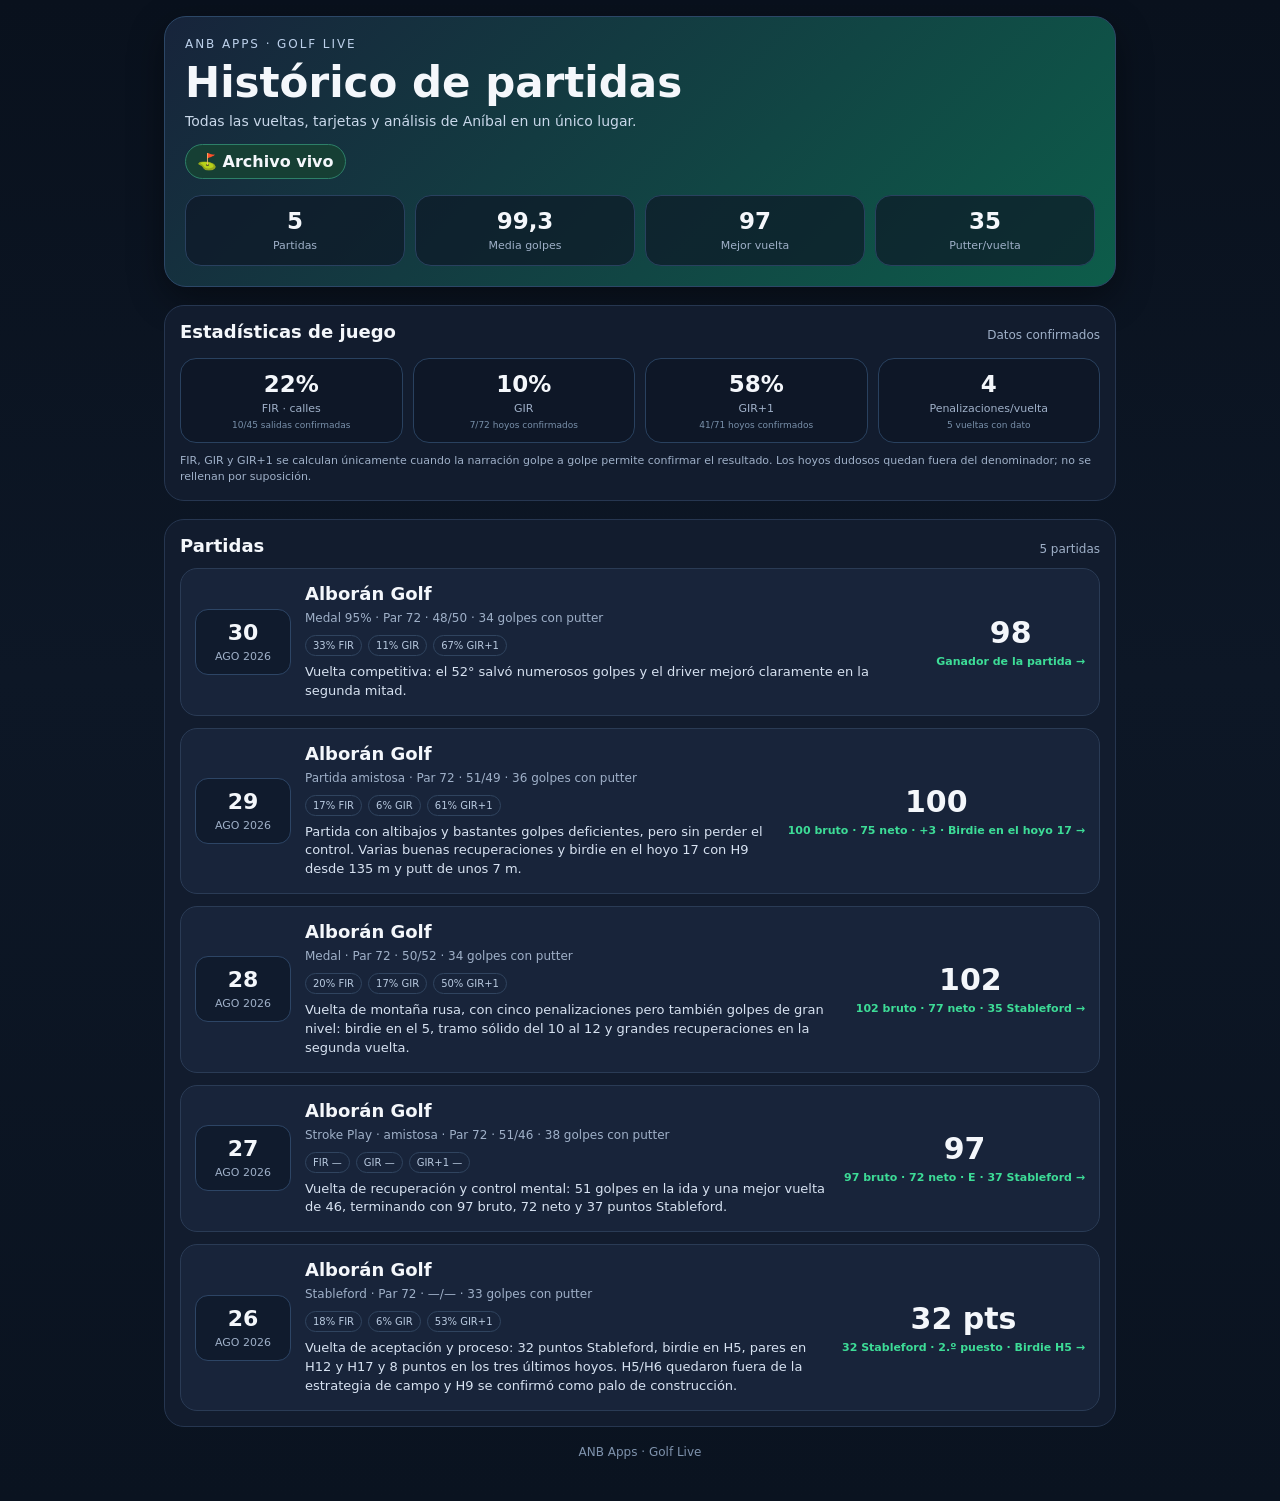
==== index.html @ 9093534f "Add accumulated FIR GIR and GIR+1 dashboard" ====
<!doctype html><html lang="es"><head><meta charset="utf-8"/><meta name="viewport" content="width=device-width,initial-scale=1,viewport-fit=cover"/><meta name="theme-color" content="#0b1220"/><title>ANB Golf · Histórico de partidas</title><style>:root{--bg:#0b1220;--panel:#121c2e;--panel2:#18243a;--text:#f4f7fb;--muted:#9fb0c8;--line:#263650;--good:#3ddc97;--accent:#6aa8ff;--gold:#f7c85b}*{box-sizing:border-box}body{margin:0;min-height:100vh;background:linear-gradient(180deg,#09111d,#0d1726 45%,#0a1320);color:var(--text);font-family:Inter,system-ui,-apple-system,Segoe UI,Roboto,sans-serif}.wrap{max-width:980px;margin:auto;padding:16px 14px 42px}.hero{background:linear-gradient(135deg,#17243b,#0d5d4a);border:1px solid #2c4767;border-radius:22px;padding:20px;box-shadow:0 12px 35px #0006}.eyebrow{font-size:12px;letter-spacing:.16em;text-transform:uppercase;color:#bcd0ea}h1{margin:7px 0 4px;font-size:clamp(28px,6vw,42px)}.sub{color:#c9d8ea;font-size:14px;line-height:1.5}.badge{display:inline-flex;align-items:center;gap:7px;margin-top:12px;padding:7px 11px;border-radius:999px;background:#163f34;border:1px solid #2d8068;font-weight:700}.metrics,.advanced{display:grid;grid-template-columns:repeat(4,1fr);gap:10px;margin-top:16px}.metric{background:#0c1625aa;border:1px solid #29415f;border-radius:16px;padding:12px;text-align:center}.metric b{font-size:23px;display:block}.metric span{font-size:11px;color:var(--muted)}.metric small{display:block;color:#7990aa;font-size:9px;margin-top:4px}.section{margin-top:18px;background:var(--panel);border:1px solid var(--line);border-radius:20px;padding:15px}.section-head{display:flex;align-items:end;justify-content:space-between;gap:12px;margin-bottom:12px}.section h2{font-size:18px;margin:0}.count{color:var(--muted);font-size:12px}.rounds{display:grid;gap:12px}.round{display:grid;grid-template-columns:96px 1fr auto;gap:14px;align-items:center;padding:14px;background:var(--panel2);border:1px solid #2a3b55;border-radius:17px;color:inherit;text-decoration:none;transition:.18s ease}.round:hover,.round:focus-visible{transform:translateY(-2px);border-color:var(--accent);box-shadow:0 10px 24px #0004;outline:none}.date{background:#101b2d;border:1px solid #2d4565;border-radius:13px;padding:10px;text-align:center}.date b{display:block;font-size:22px}.date span{font-size:11px;text-transform:uppercase;color:var(--muted)}.round h3{margin:0 0 5px;font-size:18px}.meta{color:var(--muted);font-size:12px;line-height:1.5}.summary{margin:7px 0 0;color:#d7e2f1;font-size:13px;line-height:1.45}.score{text-align:center;min-width:72px}.score b{display:block;font-size:30px}.score span{font-size:11px;color:var(--good);font-weight:800}.statline{display:flex;flex-wrap:wrap;gap:6px;margin-top:8px}.statline i{font-style:normal;font-size:10px;border:1px solid #30445f;border-radius:999px;padding:4px 7px;color:#b9cae0}.empty,.error{padding:24px;text-align:center;color:var(--muted)}.error{color:#ff9b9b}.footer{text-align:center;color:#7f93ad;font-size:12px;margin-top:18px}.policy{font-size:11px;color:var(--muted);line-height:1.45;margin-top:10px}@media(max-width:700px){.metrics,.advanced{grid-template-columns:repeat(2,1fr)}.round{grid-template-columns:74px 1fr}.score{grid-column:1/-1;display:flex;justify-content:flex-end;align-items:center;gap:8px}.score b{font-size:23px}.date{padding:9px 5px}}</style></head><body><main class="wrap"><header class="hero"><div class="eyebrow">ANB Apps · Golf Live</div><h1>Histórico de partidas</h1><div class="sub">Todas las vueltas, tarjetas y análisis de Aníbal en un único lugar.</div><div class="badge">⛳ Archivo vivo</div><div class="metrics" id="metrics"><div class="metric"><b>—</b><span>Partidas</span></div><div class="metric"><b>—</b><span>Media golpes</span></div><div class="metric"><b>—</b><span>Mejor vuelta</span></div><div class="metric"><b>—</b><span>Putter/vuelta</span></div></div></header><section class="section"><div class="section-head"><h2>Estadísticas de juego</h2><div class="count">Datos confirmados</div></div><div class="advanced" id="advanced"></div><div class="policy">FIR, GIR y GIR+1 se calculan únicamente cuando la narración golpe a golpe permite confirmar el resultado. Los hoyos dudosos quedan fuera del denominador; no se rellenan por suposición.</div></section><section class="section"><div class="section-head"><h2>Partidas</h2><div class="count" id="count">Cargando…</div></div><div class="rounds" id="rounds"><div class="empty">Cargando histórico…</div></div></section><footer class="footer">ANB Apps · Golf Live</footer></main><script>const fmtDate=date=>new Intl.DateTimeFormat('es-ES',{day:'2-digit',month:'short',year:'numeric'}).format(new Date(date+'T12:00:00'));const mean=v=>v.length?v.reduce((a,b)=>a+b,0)/v.length:null;const show=v=>Number.isInteger(v)?v:v?.toFixed(1).replace('.',',');const pct=(h,k)=>k?Math.round(h/k*100):null;const aggregate=(rounds,key)=>rounds.reduce((a,r)=>{const s=r.stats?.[key];if(s&&Number.isFinite(s.hit)&&s.known){a.hit+=s.hit;a.known+=s.known}return a},{hit:0,known:0});async function load(){try{const response=await fetch('./rounds.json',{cache:'no-cache'});if(!response.ok)throw new Error('No se pudo cargar rounds.json');const data=await response.json(),rounds=[...data.rounds].sort((a,b)=>b.date.localeCompare(a.date));const scores=rounds.map(r=>r.score).filter(Number.isFinite),putts=rounds.map(r=>r.stats?.putterStrokes??r.putts).filter(Number.isFinite);metrics.innerHTML=`<div class="metric"><b>${rounds.length}</b><span>Partidas</span></div><div class="metric"><b>${show(mean(scores))??'—'}</b><span>Media golpes</span></div><div class="metric"><b>${scores.length?Math.min(...scores):'—'}</b><span>Mejor vuelta</span></div><div class="metric"><b>${show(mean(putts))??'—'}</b><span>Putter/vuelta</span></div>`;const fir=aggregate(rounds,'fir'),gir=aggregate(rounds,'gir'),gp=aggregate(rounds,'girPlus1'),pens=rounds.map(r=>r.stats?.penalties??r.penalties).filter(Number.isFinite);advanced.innerHTML=`<div class="metric"><b>${pct(fir.hit,fir.known)??'—'}%</b><span>FIR · calles</span><small>${fir.hit}/${fir.known} salidas confirmadas</small></div><div class="metric"><b>${pct(gir.hit,gir.known)??'—'}%</b><span>GIR</span><small>${gir.hit}/${gir.known} hoyos confirmados</small></div><div class="metric"><b>${pct(gp.hit,gp.known)??'—'}%</b><span>GIR+1</span><small>${gp.hit}/${gp.known} hoyos confirmados</small></div><div class="metric"><b>${show(mean(pens))??'—'}</b><span>Penalizaciones/vuelta</span><small>${pens.length} vueltas con dato</small></div>`;count.textContent=`${rounds.length} ${rounds.length===1?'partida':'partidas'}`;document.getElementById('rounds').innerHTML=rounds.map(r=>{const d=fmtDate(r.date).replace('.','').split(' '),s=r.stats||{},f=s.fir&&Number.isFinite(s.fir.hit)&&s.fir.known?`${pct(s.fir.hit,s.fir.known)}% FIR`:'FIR —',g=s.gir&&Number.isFinite(s.gir.hit)&&s.gir.known?`${pct(s.gir.hit,s.gir.known)}% GIR`:'GIR —',x=s.girPlus1&&Number.isFinite(s.girPlus1.hit)&&s.girPlus1.known?`${pct(s.girPlus1.hit,s.girPlus1.known)}% GIR+1`:'GIR+1 —';return `<a class="round" href="${r.path}"><div class="date"><b>${d[0]}</b><span>${d.slice(1).join(' ')}</span></div><div><h3>${r.course}</h3><div class="meta">${r.format} · Par ${r.par} · ${r.front??'—'}/${r.back??'—'} · ${s.putterStrokes??r.putts??'—'} golpes con putter</div><div class="statline"><i>${f}</i><i>${g}</i><i>${x}</i></div><p class="summary">${r.summary??''}</p></div><div class="score"><b>${Number.isFinite(r.score)?r.score:r.stableford+' pts'}</b><span>${r.result??'Ver tarjeta'} →</span></div></a>`}).join('')}catch(error){count.textContent='Error';document.getElementById('rounds').innerHTML=`<div class="error">${error.message}</div>`}}load();</script></body></html>
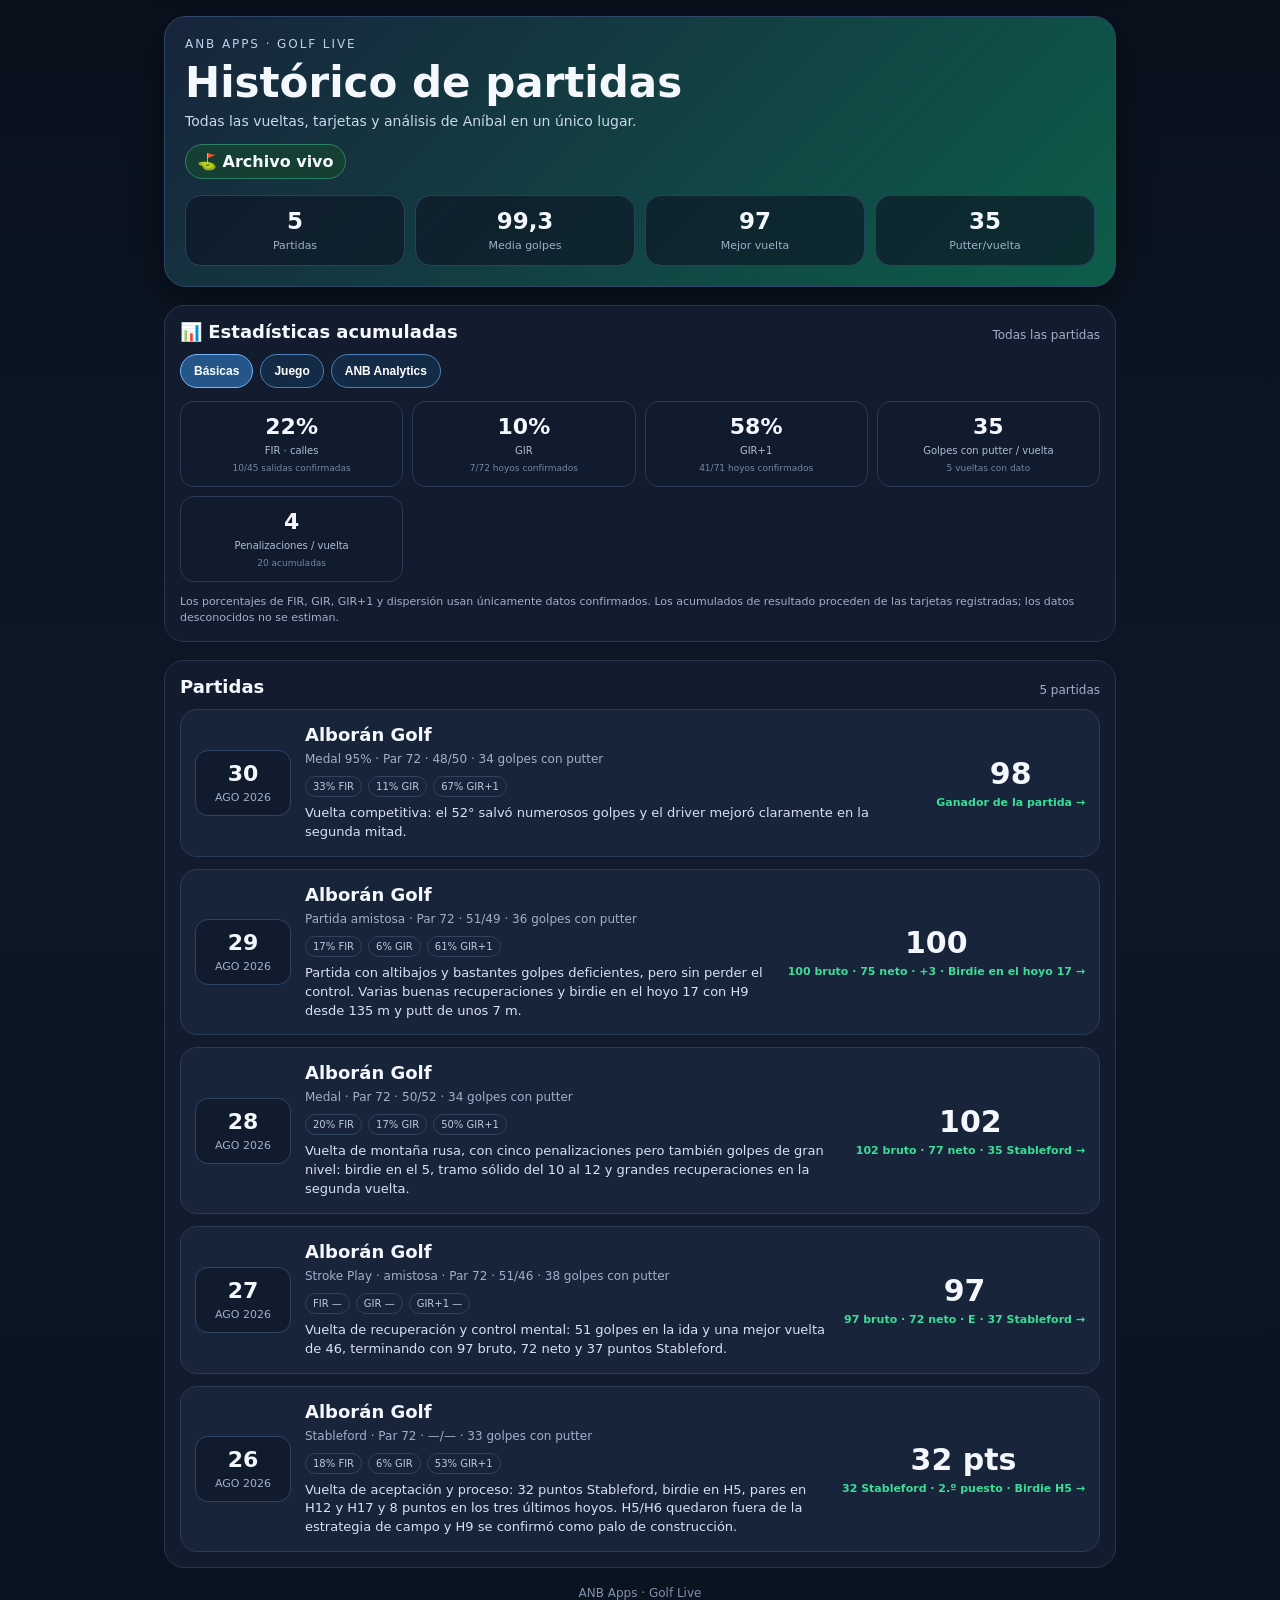
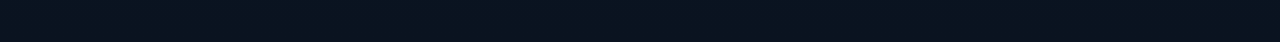
==== commit 173fceea: "Add accumulated tabbed statistics to history homepage" ====
--- a/index.html
+++ b/index.html
@@ -1 +1 @@
-<!doctype html><html lang="es"><head><meta charset="utf-8"/><meta name="viewport" content="width=device-width,initial-scale=1,viewport-fit=cover"/><meta name="theme-color" content="#0b1220"/><title>ANB Golf · Histórico de partidas</title><style>:root{--bg:#0b1220;--panel:#121c2e;--panel2:#18243a;--text:#f4f7fb;--muted:#9fb0c8;--line:#263650;--good:#3ddc97;--accent:#6aa8ff;--gold:#f7c85b}*{box-sizing:border-box}body{margin:0;min-height:100vh;background:linear-gradient(180deg,#09111d,#0d1726 45%,#0a1320);color:var(--text);font-family:Inter,system-ui,-apple-system,Segoe UI,Roboto,sans-serif}.wrap{max-width:980px;margin:auto;padding:16px 14px 42px}.hero{background:linear-gradient(135deg,#17243b,#0d5d4a);border:1px solid #2c4767;border-radius:22px;padding:20px;box-shadow:0 12px 35px #0006}.eyebrow{font-size:12px;letter-spacing:.16em;text-transform:uppercase;color:#bcd0ea}h1{margin:7px 0 4px;font-size:clamp(28px,6vw,42px)}.sub{color:#c9d8ea;font-size:14px;line-height:1.5}.badge{display:inline-flex;align-items:center;gap:7px;margin-top:12px;padding:7px 11px;border-radius:999px;background:#163f34;border:1px solid #2d8068;font-weight:700}.metrics,.advanced{display:grid;grid-template-columns:repeat(4,1fr);gap:10px;margin-top:16px}.metric{background:#0c1625aa;border:1px solid #29415f;border-radius:16px;padding:12px;text-align:center}.metric b{font-size:23px;display:block}.metric span{font-size:11px;color:var(--muted)}.metric small{display:block;color:#7990aa;font-size:9px;margin-top:4px}.section{margin-top:18px;background:var(--panel);border:1px solid var(--line);border-radius:20px;padding:15px}.section-head{display:flex;align-items:end;justify-content:space-between;gap:12px;margin-bottom:12px}.section h2{font-size:18px;margin:0}.count{color:var(--muted);font-size:12px}.rounds{display:grid;gap:12px}.round{display:grid;grid-template-columns:96px 1fr auto;gap:14px;align-items:center;padding:14px;background:var(--panel2);border:1px solid #2a3b55;border-radius:17px;color:inherit;text-decoration:none;transition:.18s ease}.round:hover,.round:focus-visible{transform:translateY(-2px);border-color:var(--accent);box-shadow:0 10px 24px #0004;outline:none}.date{background:#101b2d;border:1px solid #2d4565;border-radius:13px;padding:10px;text-align:center}.date b{display:block;font-size:22px}.date span{font-size:11px;text-transform:uppercase;color:var(--muted)}.round h3{margin:0 0 5px;font-size:18px}.meta{color:var(--muted);font-size:12px;line-height:1.5}.summary{margin:7px 0 0;color:#d7e2f1;font-size:13px;line-height:1.45}.score{text-align:center;min-width:72px}.score b{display:block;font-size:30px}.score span{font-size:11px;color:var(--good);font-weight:800}.statline{display:flex;flex-wrap:wrap;gap:6px;margin-top:8px}.statline i{font-style:normal;font-size:10px;border:1px solid #30445f;border-radius:999px;padding:4px 7px;color:#b9cae0}.empty,.error{padding:24px;text-align:center;color:var(--muted)}.error{color:#ff9b9b}.footer{text-align:center;color:#7f93ad;font-size:12px;margin-top:18px}.policy{font-size:11px;color:var(--muted);line-height:1.45;margin-top:10px}@media(max-width:700px){.metrics,.advanced{grid-template-columns:repeat(2,1fr)}.round{grid-template-columns:74px 1fr}.score{grid-column:1/-1;display:flex;justify-content:flex-end;align-items:center;gap:8px}.score b{font-size:23px}.date{padding:9px 5px}}</style></head><body><main class="wrap"><header class="hero"><div class="eyebrow">ANB Apps · Golf Live</div><h1>Histórico de partidas</h1><div class="sub">Todas las vueltas, tarjetas y análisis de Aníbal en un único lugar.</div><div class="badge">⛳ Archivo vivo</div><div class="metrics" id="metrics"><div class="metric"><b>—</b><span>Partidas</span></div><div class="metric"><b>—</b><span>Media golpes</span></div><div class="metric"><b>—</b><span>Mejor vuelta</span></div><div class="metric"><b>—</b><span>Putter/vuelta</span></div></div></header><section class="section"><div class="section-head"><h2>Estadísticas de juego</h2><div class="count">Datos confirmados</div></div><div class="advanced" id="advanced"></div><div class="policy">FIR, GIR y GIR+1 se calculan únicamente cuando la narración golpe a golpe permite confirmar el resultado. Los hoyos dudosos quedan fuera del denominador; no se rellenan por suposición.</div></section><section class="section"><div class="section-head"><h2>Partidas</h2><div class="count" id="count">Cargando…</div></div><div class="rounds" id="rounds"><div class="empty">Cargando histórico…</div></div></section><footer class="footer">ANB Apps · Golf Live</footer></main><script>const fmtDate=date=>new Intl.DateTimeFormat('es-ES',{day:'2-digit',month:'short',year:'numeric'}).format(new Date(date+'T12:00:00'));const mean=v=>v.length?v.reduce((a,b)=>a+b,0)/v.length:null;const show=v=>Number.isInteger(v)?v:v?.toFixed(1).replace('.',',');const pct=(h,k)=>k?Math.round(h/k*100):null;const aggregate=(rounds,key)=>rounds.reduce((a,r)=>{const s=r.stats?.[key];if(s&&Number.isFinite(s.hit)&&s.known){a.hit+=s.hit;a.known+=s.known}return a},{hit:0,known:0});async function load(){try{const response=await fetch('./rounds.json',{cache:'no-cache'});if(!response.ok)throw new Error('No se pudo cargar rounds.json');const data=await response.json(),rounds=[...data.rounds].sort((a,b)=>b.date.localeCompare(a.date));const scores=rounds.map(r=>r.score).filter(Number.isFinite),putts=rounds.map(r=>r.stats?.putterStrokes??r.putts).filter(Number.isFinite);metrics.innerHTML=`<div class="metric"><b>${rounds.length}</b><span>Partidas</span></div><div class="metric"><b>${show(mean(scores))??'—'}</b><span>Media golpes</span></div><div class="metric"><b>${scores.length?Math.min(...scores):'—'}</b><span>Mejor vuelta</span></div><div class="metric"><b>${show(mean(putts))??'—'}</b><span>Putter/vuelta</span></div>`;const fir=aggregate(rounds,'fir'),gir=aggregate(rounds,'gir'),gp=aggregate(rounds,'girPlus1'),pens=rounds.map(r=>r.stats?.penalties??r.penalties).filter(Number.isFinite);advanced.innerHTML=`<div class="metric"><b>${pct(fir.hit,fir.known)??'—'}%</b><span>FIR · calles</span><small>${fir.hit}/${fir.known} salidas confirmadas</small></div><div class="metric"><b>${pct(gir.hit,gir.known)??'—'}%</b><span>GIR</span><small>${gir.hit}/${gir.known} hoyos confirmados</small></div><div class="metric"><b>${pct(gp.hit,gp.known)??'—'}%</b><span>GIR+1</span><small>${gp.hit}/${gp.known} hoyos confirmados</small></div><div class="metric"><b>${show(mean(pens))??'—'}</b><span>Penalizaciones/vuelta</span><small>${pens.length} vueltas con dato</small></div>`;count.textContent=`${rounds.length} ${rounds.length===1?'partida':'partidas'}`;document.getElementById('rounds').innerHTML=rounds.map(r=>{const d=fmtDate(r.date).replace('.','').split(' '),s=r.stats||{},f=s.fir&&Number.isFinite(s.fir.hit)&&s.fir.known?`${pct(s.fir.hit,s.fir.known)}% FIR`:'FIR —',g=s.gir&&Number.isFinite(s.gir.hit)&&s.gir.known?`${pct(s.gir.hit,s.gir.known)}% GIR`:'GIR —',x=s.girPlus1&&Number.isFinite(s.girPlus1.hit)&&s.girPlus1.known?`${pct(s.girPlus1.hit,s.girPlus1.known)}% GIR+1`:'GIR+1 —';return `<a class="round" href="${r.path}"><div class="date"><b>${d[0]}</b><span>${d.slice(1).join(' ')}</span></div><div><h3>${r.course}</h3><div class="meta">${r.format} · Par ${r.par} · ${r.front??'—'}/${r.back??'—'} · ${s.putterStrokes??r.putts??'—'} golpes con putter</div><div class="statline"><i>${f}</i><i>${g}</i><i>${x}</i></div><p class="summary">${r.summary??''}</p></div><div class="score"><b>${Number.isFinite(r.score)?r.score:r.stableford+' pts'}</b><span>${r.result??'Ver tarjeta'} →</span></div></a>`}).join('')}catch(error){count.textContent='Error';document.getElementById('rounds').innerHTML=`<div class="error">${error.message}</div>`}}load();</script></body></html>+<!doctype html><html lang="es"><head><meta charset="utf-8"/><meta name="viewport" content="width=device-width,initial-scale=1,viewport-fit=cover"/><meta name="theme-color" content="#0b1220"/><title>ANB Golf · Histórico de partidas</title><style>:root{--bg:#0b1220;--panel:#121c2e;--panel2:#18243a;--text:#f4f7fb;--muted:#9fb0c8;--line:#263650;--good:#3ddc97;--accent:#6aa8ff;--gold:#f7c85b}*{box-sizing:border-box}body{margin:0;min-height:100vh;background:linear-gradient(180deg,#09111d,#0d1726 45%,#0a1320);color:var(--text);font-family:Inter,system-ui,-apple-system,Segoe UI,Roboto,sans-serif}.wrap{max-width:980px;margin:auto;padding:16px 14px 42px}.hero{background:linear-gradient(135deg,#17243b,#0d5d4a);border:1px solid #2c4767;border-radius:22px;padding:20px;box-shadow:0 12px 35px #0006}.eyebrow{font-size:12px;letter-spacing:.16em;text-transform:uppercase;color:#bcd0ea}h1{margin:7px 0 4px;font-size:clamp(28px,6vw,42px)}.sub{color:#c9d8ea;font-size:14px;line-height:1.5}.badge{display:inline-flex;align-items:center;gap:7px;margin-top:12px;padding:7px 11px;border-radius:999px;background:#163f34;border:1px solid #2d8068;font-weight:700}.metrics,.advanced{display:grid;grid-template-columns:repeat(4,1fr);gap:10px;margin-top:16px}.metric{background:#0c1625aa;border:1px solid #29415f;border-radius:16px;padding:12px;text-align:center}.metric b{font-size:23px;display:block}.metric span{font-size:11px;color:var(--muted)}.metric small{display:block;color:#7990aa;font-size:9px;margin-top:4px}.section{margin-top:18px;background:var(--panel);border:1px solid var(--line);border-radius:20px;padding:15px}.section-head{display:flex;align-items:end;justify-content:space-between;gap:12px;margin-bottom:12px}.section h2{font-size:18px;margin:0}.count{color:var(--muted);font-size:12px}.rounds{display:grid;gap:12px}.round{display:grid;grid-template-columns:96px 1fr auto;gap:14px;align-items:center;padding:14px;background:var(--panel2);border:1px solid #2a3b55;border-radius:17px;color:inherit;text-decoration:none;transition:.18s ease}.round:hover,.round:focus-visible{transform:translateY(-2px);border-color:var(--accent);box-shadow:0 10px 24px #0004;outline:none}.date{background:#101b2d;border:1px solid #2d4565;border-radius:13px;padding:10px;text-align:center}.date b{display:block;font-size:22px}.date span{font-size:11px;text-transform:uppercase;color:var(--muted)}.round h3{margin:0 0 5px;font-size:18px}.meta{color:var(--muted);font-size:12px;line-height:1.5}.summary{margin:7px 0 0;color:#d7e2f1;font-size:13px;line-height:1.45}.score{text-align:center;min-width:72px}.score b{display:block;font-size:30px}.score span{font-size:11px;color:var(--good);font-weight:800}.statline{display:flex;flex-wrap:wrap;gap:6px;margin-top:8px}.statline i{font-style:normal;font-size:10px;border:1px solid #30445f;border-radius:999px;padding:4px 7px;color:#b9cae0}.tabs{display:flex;gap:7px;flex-wrap:wrap;margin:4px 0 13px}.tab{border:1px solid #4f7fb8;border-radius:999px;background:#142b47;color:#fff;padding:9px 13px;font-weight:800;font-size:12px;cursor:pointer}.tab.active{background:#24568a;border-color:#78b5fa}.tab-panel{display:none}.tab-panel.active{display:block}.stats-grid{display:grid;grid-template-columns:repeat(4,1fr);gap:9px}.stat-card{background:#101b2d;border:1px solid #2a3b55;border-radius:14px;padding:12px;text-align:center}.stat-card b{font-size:22px;display:block}.stat-card span{font-size:10px;color:#aebed3}.stat-card small{display:block;margin-top:4px;color:#7188a3;font-size:9px;line-height:1.35}.policy{font-size:11px;color:var(--muted);line-height:1.45;margin-top:12px}.empty,.error{padding:24px;text-align:center;color:var(--muted)}.error{color:#ff9b9b}.footer{text-align:center;color:#7f93ad;font-size:12px;margin-top:18px}@media(max-width:700px){.metrics,.advanced,.stats-grid{grid-template-columns:repeat(2,1fr)}.round{grid-template-columns:74px 1fr}.score{grid-column:1/-1;display:flex;justify-content:flex-end;align-items:center;gap:8px}.score b{font-size:23px}.date{padding:9px 5px}}</style></head><body><main class="wrap"><header class="hero"><div class="eyebrow">ANB Apps · Golf Live</div><h1>Histórico de partidas</h1><div class="sub">Todas las vueltas, tarjetas y análisis de Aníbal en un único lugar.</div><div class="badge">⛳ Archivo vivo</div><div class="metrics" id="metrics"><div class="metric"><b>—</b><span>Partidas</span></div><div class="metric"><b>—</b><span>Media golpes</span></div><div class="metric"><b>—</b><span>Mejor vuelta</span></div><div class="metric"><b>—</b><span>Putter/vuelta</span></div></div></header><section class="section"><div class="section-head"><h2>📊 Estadísticas acumuladas</h2><div class="count">Todas las partidas</div></div><div class="tabs"><button class="tab active" data-tab="basic">Básicas</button><button class="tab" data-tab="game">Juego</button><button class="tab" data-tab="anb">ANB Analytics</button></div><div id="basic" class="tab-panel active"><div class="stats-grid" id="basicGrid"></div></div><div id="game" class="tab-panel"><div class="stats-grid" id="gameGrid"></div></div><div id="anb" class="tab-panel"><div class="stats-grid" id="anbGrid"></div></div><div class="policy">Los porcentajes de FIR, GIR, GIR+1 y dispersión usan únicamente datos confirmados. Los acumulados de resultado proceden de las tarjetas registradas; los datos desconocidos no se estiman.</div></section><section class="section"><div class="section-head"><h2>Partidas</h2><div class="count" id="count">Cargando…</div></div><div class="rounds" id="rounds"><div class="empty">Cargando histórico…</div></div></section><footer class="footer">ANB Apps · Golf Live</footer></main><script>const fmtDate=date=>new Intl.DateTimeFormat('es-ES',{day:'2-digit',month:'short',year:'numeric'}).format(new Date(date+'T12:00:00'));const mean=v=>v.length?v.reduce((a,b)=>a+b,0)/v.length:null;const show=v=>v==null?'—':Number.isInteger(v)?v:v.toFixed(1).replace('.',',');const pct=(h,k)=>k?Math.round(h/k*100):null;const vals=(rs,fn)=>rs.map(fn).filter(Number.isFinite);const sum=(rs,fn)=>vals(rs,fn).reduce((a,b)=>a+b,0);const card=(v,l,d='')=>`<div class="stat-card"><b>${v}</b><span>${l}</span><small>${d}</small></div>`;const aggregate=(rounds,key)=>rounds.reduce((a,r)=>{const s=r.stats?.[key];if(s&&Number.isFinite(s.hit)&&s.known){a.hit+=s.hit;a.known+=s.known}return a},{hit:0,known:0});document.querySelectorAll('.tab').forEach(b=>b.onclick=()=>{document.querySelectorAll('.tab').forEach(x=>x.classList.toggle('active',x===b));document.querySelectorAll('.tab-panel').forEach(p=>p.classList.toggle('active',p.id===b.dataset.tab))});async function load(){try{const response=await fetch('./rounds.json',{cache:'no-cache'});if(!response.ok)throw new Error('No se pudo cargar rounds.json');const data=await response.json(),rounds=[...data.rounds].sort((a,b)=>b.date.localeCompare(a.date));const scores=vals(rounds,r=>r.score),putts=vals(rounds,r=>r.stats?.putterStrokes??r.putts),pens=vals(rounds,r=>r.stats?.penalties??r.penalties);metrics.innerHTML=`<div class="metric"><b>${rounds.length}</b><span>Partidas</span></div><div class="metric"><b>${show(mean(scores))}</b><span>Media golpes</span></div><div class="metric"><b>${scores.length?Math.min(...scores):'—'}</b><span>Mejor vuelta</span></div><div class="metric"><b>${show(mean(putts))}</b><span>Putter/vuelta</span></div>`;const fir=aggregate(rounds,'fir'),gir=aggregate(rounds,'gir'),gp=aggregate(rounds,'girPlus1');basicGrid.innerHTML=card((pct(fir.hit,fir.known)??'—')+'%','FIR · calles',`${fir.hit}/${fir.known} salidas confirmadas`)+card((pct(gir.hit,gir.known)??'—')+'%','GIR',`${gir.hit}/${gir.known} hoyos confirmados`)+card((pct(gp.hit,gp.known)??'—')+'%','GIR+1',`${gp.hit}/${gp.known} hoyos confirmados`)+card(show(mean(putts)),'Golpes con putter / vuelta',`${putts.length} vueltas con dato`)+card(show(mean(pens)),'Penalizaciones / vuelta',`${sum(rounds,r=>r.stats?.penalties??r.penalties)} acumuladas`);const sc=rounds.map(r=>r.stats?.scoring).filter(Boolean),p3=vals(rounds,r=>r.stats?.scoring?.par3Avg),p4=vals(rounds,r=>r.stats?.scoring?.par4Avg),p5=vals(rounds,r=>r.stats?.scoring?.par5Avg),parBetter=sum(rounds,r=>r.stats?.scoring?.parOrBetter),dbl=sum(rounds,r=>r.stats?.scoring?.doubleOrWorse),tri=sum(rounds,r=>r.stats?.scoring?.tripleOrWorse);gameGrid.innerHTML=card(show(mean(p3)),'Media · pares 3',`${p3.length} vueltas`)+card(show(mean(p4)),'Media · pares 4',`${p4.length} vueltas`)+card(show(mean(p5)),'Media · pares 5',`${p5.length} vueltas`)+card(parBetter,'Par o mejor','hoyos acumulados')+card(dbl,'Doble bogey o peor','hoyos acumulados')+card(tri,'Triple bogey o peor','hoyos de máximo daño');const left=sum(rounds,r=>r.stats?.teeDispersion?.left),right=sum(rounds,r=>r.stats?.teeDispersion?.right),haz=sum(rounds,r=>r.stats?.teeDispersion?.hazard),misses=sum(rounds,r=>r.stats?.teeDispersion?.knownMisses),last3=vals(rounds,r=>r.stats?.scoring?.last3),damage=dbl,penTotal=sum(rounds,r=>r.stats?.penalties??r.penalties);anbGrid.innerHTML=card(left,'Fallos de salida · izquierda',misses?`${Math.round(left/misses*100)}% de fallos conocidos`:'sin base suficiente')+card(right,'Fallos de salida · derecha',misses?`${Math.round(right/misses*100)}% de fallos conocidos`:'sin base suficiente')+card(haz,'Salidas a agua/OOB','incidencias confirmadas')+card(show(mean(last3)),'Media últimos 3 hoyos',`${last3.length} vueltas`)+card(damage,'Hoyos de daño','doble bogey o peor')+card(penTotal,'Golpes de castigo','penalizaciones acumuladas')+card(gp.known?`${gp.hit}/${gp.known}`:'—','Hoyos GIR+1','capacidad acumulada de llegar en +1');count.textContent=`${rounds.length} ${rounds.length===1?'partida':'partidas'}`;document.getElementById('rounds').innerHTML=rounds.map(r=>{const d=fmtDate(r.date).replace('.','').split(' '),s=r.stats||{},f=s.fir&&Number.isFinite(s.fir.hit)&&s.fir.known?`${pct(s.fir.hit,s.fir.known)}% FIR`:'FIR —',g=s.gir&&Number.isFinite(s.gir.hit)&&s.gir.known?`${pct(s.gir.hit,s.gir.known)}% GIR`:'GIR —',x=s.girPlus1&&Number.isFinite(s.girPlus1.hit)&&s.girPlus1.known?`${pct(s.girPlus1.hit,s.girPlus1.known)}% GIR+1`:'GIR+1 —';return `<a class="round" href="${r.path}"><div class="date"><b>${d[0]}</b><span>${d.slice(1).join(' ')}</span></div><div><h3>${r.course}</h3><div class="meta">${r.format} · Par ${r.par} · ${r.front??'—'}/${r.back??'—'} · ${s.putterStrokes??r.putts??'—'} golpes con putter</div><div class="statline"><i>${f}</i><i>${g}</i><i>${x}</i></div><p class="summary">${r.summary??''}</p></div><div class="score"><b>${Number.isFinite(r.score)?r.score:r.stableford+' pts'}</b><span>${r.result??'Ver tarjeta'} →</span></div></a>`}).join('')}catch(error){count.textContent='Error';document.getElementById('rounds').innerHTML=`<div class="error">${error.message}</div>`}}load();</script></body></html>
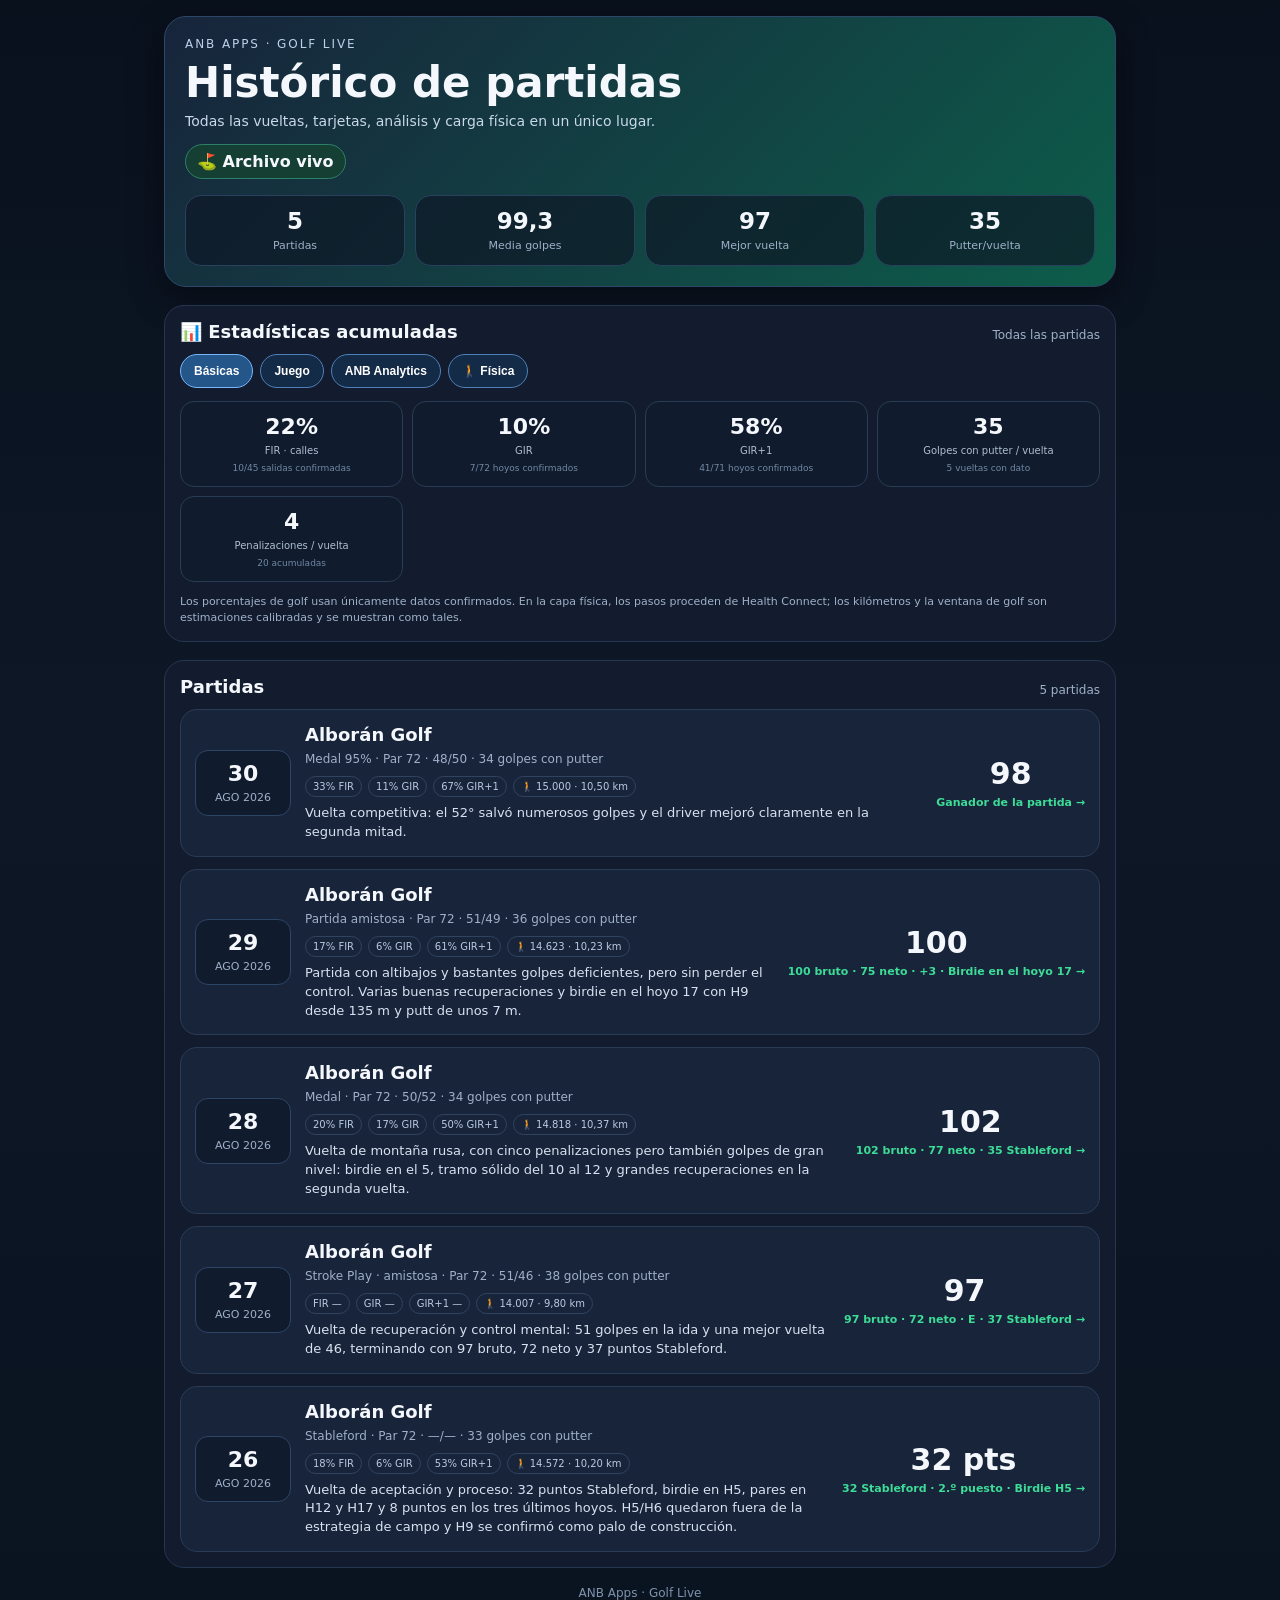
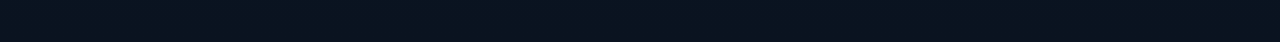
==== commit 8ebfe9c3: "Add accumulated physical statistics to homepage" ====
--- a/index.html
+++ b/index.html
@@ -1 +1 @@
-<!doctype html><html lang="es"><head><meta charset="utf-8"/><meta name="viewport" content="width=device-width,initial-scale=1,viewport-fit=cover"/><meta name="theme-color" content="#0b1220"/><title>ANB Golf · Histórico de partidas</title><style>:root{--bg:#0b1220;--panel:#121c2e;--panel2:#18243a;--text:#f4f7fb;--muted:#9fb0c8;--line:#263650;--good:#3ddc97;--accent:#6aa8ff;--gold:#f7c85b}*{box-sizing:border-box}body{margin:0;min-height:100vh;background:linear-gradient(180deg,#09111d,#0d1726 45%,#0a1320);color:var(--text);font-family:Inter,system-ui,-apple-system,Segoe UI,Roboto,sans-serif}.wrap{max-width:980px;margin:auto;padding:16px 14px 42px}.hero{background:linear-gradient(135deg,#17243b,#0d5d4a);border:1px solid #2c4767;border-radius:22px;padding:20px;box-shadow:0 12px 35px #0006}.eyebrow{font-size:12px;letter-spacing:.16em;text-transform:uppercase;color:#bcd0ea}h1{margin:7px 0 4px;font-size:clamp(28px,6vw,42px)}.sub{color:#c9d8ea;font-size:14px;line-height:1.5}.badge{display:inline-flex;align-items:center;gap:7px;margin-top:12px;padding:7px 11px;border-radius:999px;background:#163f34;border:1px solid #2d8068;font-weight:700}.metrics,.advanced{display:grid;grid-template-columns:repeat(4,1fr);gap:10px;margin-top:16px}.metric{background:#0c1625aa;border:1px solid #29415f;border-radius:16px;padding:12px;text-align:center}.metric b{font-size:23px;display:block}.metric span{font-size:11px;color:var(--muted)}.metric small{display:block;color:#7990aa;font-size:9px;margin-top:4px}.section{margin-top:18px;background:var(--panel);border:1px solid var(--line);border-radius:20px;padding:15px}.section-head{display:flex;align-items:end;justify-content:space-between;gap:12px;margin-bottom:12px}.section h2{font-size:18px;margin:0}.count{color:var(--muted);font-size:12px}.rounds{display:grid;gap:12px}.round{display:grid;grid-template-columns:96px 1fr auto;gap:14px;align-items:center;padding:14px;background:var(--panel2);border:1px solid #2a3b55;border-radius:17px;color:inherit;text-decoration:none;transition:.18s ease}.round:hover,.round:focus-visible{transform:translateY(-2px);border-color:var(--accent);box-shadow:0 10px 24px #0004;outline:none}.date{background:#101b2d;border:1px solid #2d4565;border-radius:13px;padding:10px;text-align:center}.date b{display:block;font-size:22px}.date span{font-size:11px;text-transform:uppercase;color:var(--muted)}.round h3{margin:0 0 5px;font-size:18px}.meta{color:var(--muted);font-size:12px;line-height:1.5}.summary{margin:7px 0 0;color:#d7e2f1;font-size:13px;line-height:1.45}.score{text-align:center;min-width:72px}.score b{display:block;font-size:30px}.score span{font-size:11px;color:var(--good);font-weight:800}.statline{display:flex;flex-wrap:wrap;gap:6px;margin-top:8px}.statline i{font-style:normal;font-size:10px;border:1px solid #30445f;border-radius:999px;padding:4px 7px;color:#b9cae0}.tabs{display:flex;gap:7px;flex-wrap:wrap;margin:4px 0 13px}.tab{border:1px solid #4f7fb8;border-radius:999px;background:#142b47;color:#fff;padding:9px 13px;font-weight:800;font-size:12px;cursor:pointer}.tab.active{background:#24568a;border-color:#78b5fa}.tab-panel{display:none}.tab-panel.active{display:block}.stats-grid{display:grid;grid-template-columns:repeat(4,1fr);gap:9px}.stat-card{background:#101b2d;border:1px solid #2a3b55;border-radius:14px;padding:12px;text-align:center}.stat-card b{font-size:22px;display:block}.stat-card span{font-size:10px;color:#aebed3}.stat-card small{display:block;margin-top:4px;color:#7188a3;font-size:9px;line-height:1.35}.policy{font-size:11px;color:var(--muted);line-height:1.45;margin-top:12px}.empty,.error{padding:24px;text-align:center;color:var(--muted)}.error{color:#ff9b9b}.footer{text-align:center;color:#7f93ad;font-size:12px;margin-top:18px}@media(max-width:700px){.metrics,.advanced,.stats-grid{grid-template-columns:repeat(2,1fr)}.round{grid-template-columns:74px 1fr}.score{grid-column:1/-1;display:flex;justify-content:flex-end;align-items:center;gap:8px}.score b{font-size:23px}.date{padding:9px 5px}}</style></head><body><main class="wrap"><header class="hero"><div class="eyebrow">ANB Apps · Golf Live</div><h1>Histórico de partidas</h1><div class="sub">Todas las vueltas, tarjetas y análisis de Aníbal en un único lugar.</div><div class="badge">⛳ Archivo vivo</div><div class="metrics" id="metrics"><div class="metric"><b>—</b><span>Partidas</span></div><div class="metric"><b>—</b><span>Media golpes</span></div><div class="metric"><b>—</b><span>Mejor vuelta</span></div><div class="metric"><b>—</b><span>Putter/vuelta</span></div></div></header><section class="section"><div class="section-head"><h2>📊 Estadísticas acumuladas</h2><div class="count">Todas las partidas</div></div><div class="tabs"><button class="tab active" data-tab="basic">Básicas</button><button class="tab" data-tab="game">Juego</button><button class="tab" data-tab="anb">ANB Analytics</button></div><div id="basic" class="tab-panel active"><div class="stats-grid" id="basicGrid"></div></div><div id="game" class="tab-panel"><div class="stats-grid" id="gameGrid"></div></div><div id="anb" class="tab-panel"><div class="stats-grid" id="anbGrid"></div></div><div class="policy">Los porcentajes de FIR, GIR, GIR+1 y dispersión usan únicamente datos confirmados. Los acumulados de resultado proceden de las tarjetas registradas; los datos desconocidos no se estiman.</div></section><section class="section"><div class="section-head"><h2>Partidas</h2><div class="count" id="count">Cargando…</div></div><div class="rounds" id="rounds"><div class="empty">Cargando histórico…</div></div></section><footer class="footer">ANB Apps · Golf Live</footer></main><script>const fmtDate=date=>new Intl.DateTimeFormat('es-ES',{day:'2-digit',month:'short',year:'numeric'}).format(new Date(date+'T12:00:00'));const mean=v=>v.length?v.reduce((a,b)=>a+b,0)/v.length:null;const show=v=>v==null?'—':Number.isInteger(v)?v:v.toFixed(1).replace('.',',');const pct=(h,k)=>k?Math.round(h/k*100):null;const vals=(rs,fn)=>rs.map(fn).filter(Number.isFinite);const sum=(rs,fn)=>vals(rs,fn).reduce((a,b)=>a+b,0);const card=(v,l,d='')=>`<div class="stat-card"><b>${v}</b><span>${l}</span><small>${d}</small></div>`;const aggregate=(rounds,key)=>rounds.reduce((a,r)=>{const s=r.stats?.[key];if(s&&Number.isFinite(s.hit)&&s.known){a.hit+=s.hit;a.known+=s.known}return a},{hit:0,known:0});document.querySelectorAll('.tab').forEach(b=>b.onclick=()=>{document.querySelectorAll('.tab').forEach(x=>x.classList.toggle('active',x===b));document.querySelectorAll('.tab-panel').forEach(p=>p.classList.toggle('active',p.id===b.dataset.tab))});async function load(){try{const response=await fetch('./rounds.json',{cache:'no-cache'});if(!response.ok)throw new Error('No se pudo cargar rounds.json');const data=await response.json(),rounds=[...data.rounds].sort((a,b)=>b.date.localeCompare(a.date));const scores=vals(rounds,r=>r.score),putts=vals(rounds,r=>r.stats?.putterStrokes??r.putts),pens=vals(rounds,r=>r.stats?.penalties??r.penalties);metrics.innerHTML=`<div class="metric"><b>${rounds.length}</b><span>Partidas</span></div><div class="metric"><b>${show(mean(scores))}</b><span>Media golpes</span></div><div class="metric"><b>${scores.length?Math.min(...scores):'—'}</b><span>Mejor vuelta</span></div><div class="metric"><b>${show(mean(putts))}</b><span>Putter/vuelta</span></div>`;const fir=aggregate(rounds,'fir'),gir=aggregate(rounds,'gir'),gp=aggregate(rounds,'girPlus1');basicGrid.innerHTML=card((pct(fir.hit,fir.known)??'—')+'%','FIR · calles',`${fir.hit}/${fir.known} salidas confirmadas`)+card((pct(gir.hit,gir.known)??'—')+'%','GIR',`${gir.hit}/${gir.known} hoyos confirmados`)+card((pct(gp.hit,gp.known)??'—')+'%','GIR+1',`${gp.hit}/${gp.known} hoyos confirmados`)+card(show(mean(putts)),'Golpes con putter / vuelta',`${putts.length} vueltas con dato`)+card(show(mean(pens)),'Penalizaciones / vuelta',`${sum(rounds,r=>r.stats?.penalties??r.penalties)} acumuladas`);const sc=rounds.map(r=>r.stats?.scoring).filter(Boolean),p3=vals(rounds,r=>r.stats?.scoring?.par3Avg),p4=vals(rounds,r=>r.stats?.scoring?.par4Avg),p5=vals(rounds,r=>r.stats?.scoring?.par5Avg),parBetter=sum(rounds,r=>r.stats?.scoring?.parOrBetter),dbl=sum(rounds,r=>r.stats?.scoring?.doubleOrWorse),tri=sum(rounds,r=>r.stats?.scoring?.tripleOrWorse);gameGrid.innerHTML=card(show(mean(p3)),'Media · pares 3',`${p3.length} vueltas`)+card(show(mean(p4)),'Media · pares 4',`${p4.length} vueltas`)+card(show(mean(p5)),'Media · pares 5',`${p5.length} vueltas`)+card(parBetter,'Par o mejor','hoyos acumulados')+card(dbl,'Doble bogey o peor','hoyos acumulados')+card(tri,'Triple bogey o peor','hoyos de máximo daño');const left=sum(rounds,r=>r.stats?.teeDispersion?.left),right=sum(rounds,r=>r.stats?.teeDispersion?.right),haz=sum(rounds,r=>r.stats?.teeDispersion?.hazard),misses=sum(rounds,r=>r.stats?.teeDispersion?.knownMisses),last3=vals(rounds,r=>r.stats?.scoring?.last3),damage=dbl,penTotal=sum(rounds,r=>r.stats?.penalties??r.penalties);anbGrid.innerHTML=card(left,'Fallos de salida · izquierda',misses?`${Math.round(left/misses*100)}% de fallos conocidos`:'sin base suficiente')+card(right,'Fallos de salida · derecha',misses?`${Math.round(right/misses*100)}% de fallos conocidos`:'sin base suficiente')+card(haz,'Salidas a agua/OOB','incidencias confirmadas')+card(show(mean(last3)),'Media últimos 3 hoyos',`${last3.length} vueltas`)+card(damage,'Hoyos de daño','doble bogey o peor')+card(penTotal,'Golpes de castigo','penalizaciones acumuladas')+card(gp.known?`${gp.hit}/${gp.known}`:'—','Hoyos GIR+1','capacidad acumulada de llegar en +1');count.textContent=`${rounds.length} ${rounds.length===1?'partida':'partidas'}`;document.getElementById('rounds').innerHTML=rounds.map(r=>{const d=fmtDate(r.date).replace('.','').split(' '),s=r.stats||{},f=s.fir&&Number.isFinite(s.fir.hit)&&s.fir.known?`${pct(s.fir.hit,s.fir.known)}% FIR`:'FIR —',g=s.gir&&Number.isFinite(s.gir.hit)&&s.gir.known?`${pct(s.gir.hit,s.gir.known)}% GIR`:'GIR —',x=s.girPlus1&&Number.isFinite(s.girPlus1.hit)&&s.girPlus1.known?`${pct(s.girPlus1.hit,s.girPlus1.known)}% GIR+1`:'GIR+1 —';return `<a class="round" href="${r.path}"><div class="date"><b>${d[0]}</b><span>${d.slice(1).join(' ')}</span></div><div><h3>${r.course}</h3><div class="meta">${r.format} · Par ${r.par} · ${r.front??'—'}/${r.back??'—'} · ${s.putterStrokes??r.putts??'—'} golpes con putter</div><div class="statline"><i>${f}</i><i>${g}</i><i>${x}</i></div><p class="summary">${r.summary??''}</p></div><div class="score"><b>${Number.isFinite(r.score)?r.score:r.stableford+' pts'}</b><span>${r.result??'Ver tarjeta'} →</span></div></a>`}).join('')}catch(error){count.textContent='Error';document.getElementById('rounds').innerHTML=`<div class="error">${error.message}</div>`}}load();</script></body></html>+<!doctype html><html lang="es"><head><meta charset="utf-8"/><meta name="viewport" content="width=device-width,initial-scale=1,viewport-fit=cover"/><meta name="theme-color" content="#0b1220"/><title>ANB Golf · Histórico de partidas</title><style>:root{--bg:#0b1220;--panel:#121c2e;--panel2:#18243a;--text:#f4f7fb;--muted:#9fb0c8;--line:#263650;--good:#3ddc97;--accent:#6aa8ff;--gold:#f7c85b}*{box-sizing:border-box}body{margin:0;min-height:100vh;background:linear-gradient(180deg,#09111d,#0d1726 45%,#0a1320);color:var(--text);font-family:Inter,system-ui,-apple-system,Segoe UI,Roboto,sans-serif}.wrap{max-width:980px;margin:auto;padding:16px 14px 42px}.hero{background:linear-gradient(135deg,#17243b,#0d5d4a);border:1px solid #2c4767;border-radius:22px;padding:20px;box-shadow:0 12px 35px #0006}.eyebrow{font-size:12px;letter-spacing:.16em;text-transform:uppercase;color:#bcd0ea}h1{margin:7px 0 4px;font-size:clamp(28px,6vw,42px)}.sub{color:#c9d8ea;font-size:14px;line-height:1.5}.badge{display:inline-flex;align-items:center;gap:7px;margin-top:12px;padding:7px 11px;border-radius:999px;background:#163f34;border:1px solid #2d8068;font-weight:700}.metrics{display:grid;grid-template-columns:repeat(4,1fr);gap:10px;margin-top:16px}.metric{background:#0c1625aa;border:1px solid #29415f;border-radius:16px;padding:12px;text-align:center}.metric b{font-size:23px;display:block}.metric span{font-size:11px;color:var(--muted)}.metric small{display:block;color:#7990aa;font-size:9px;margin-top:4px}.section{margin-top:18px;background:var(--panel);border:1px solid var(--line);border-radius:20px;padding:15px}.section-head{display:flex;align-items:end;justify-content:space-between;gap:12px;margin-bottom:12px}.section h2{font-size:18px;margin:0}.count{color:var(--muted);font-size:12px}.rounds{display:grid;gap:12px}.round{display:grid;grid-template-columns:96px 1fr auto;gap:14px;align-items:center;padding:14px;background:var(--panel2);border:1px solid #2a3b55;border-radius:17px;color:inherit;text-decoration:none;transition:.18s ease}.round:hover,.round:focus-visible{transform:translateY(-2px);border-color:var(--accent);box-shadow:0 10px 24px #0004;outline:none}.date{background:#101b2d;border:1px solid #2d4565;border-radius:13px;padding:10px;text-align:center}.date b{display:block;font-size:22px}.date span{font-size:11px;text-transform:uppercase;color:var(--muted)}.round h3{margin:0 0 5px;font-size:18px}.meta{color:var(--muted);font-size:12px;line-height:1.5}.summary{margin:7px 0 0;color:#d7e2f1;font-size:13px;line-height:1.45}.score{text-align:center;min-width:72px}.score b{display:block;font-size:30px}.score span{font-size:11px;color:var(--good);font-weight:800}.statline{display:flex;flex-wrap:wrap;gap:6px;margin-top:8px}.statline i{font-style:normal;font-size:10px;border:1px solid #30445f;border-radius:999px;padding:4px 7px;color:#b9cae0}.tabs{display:flex;gap:7px;flex-wrap:wrap;margin:4px 0 13px}.tab{border:1px solid #4f7fb8;border-radius:999px;background:#142b47;color:#fff;padding:9px 13px;font-weight:800;font-size:12px;cursor:pointer}.tab.active{background:#24568a;border-color:#78b5fa}.tab-panel{display:none}.tab-panel.active{display:block}.stats-grid{display:grid;grid-template-columns:repeat(4,1fr);gap:9px}.stat-card{background:#101b2d;border:1px solid #2a3b55;border-radius:14px;padding:12px;text-align:center}.stat-card b{font-size:22px;display:block}.stat-card span{font-size:10px;color:#aebed3}.stat-card small{display:block;margin-top:4px;color:#7188a3;font-size:9px;line-height:1.35}.callout{margin-top:11px;padding:11px 12px;border-left:4px solid var(--accent);background:#101d30;border-radius:10px;color:#d9e6f6;font-size:11px;line-height:1.5}.policy{font-size:11px;color:var(--muted);line-height:1.45;margin-top:12px}.empty,.error{padding:24px;text-align:center;color:var(--muted)}.error{color:#ff9b9b}.footer{text-align:center;color:#7f93ad;font-size:12px;margin-top:18px}@media(max-width:700px){.metrics,.stats-grid{grid-template-columns:repeat(2,1fr)}.round{grid-template-columns:74px 1fr}.score{grid-column:1/-1;display:flex;justify-content:flex-end;align-items:center;gap:8px}.score b{font-size:23px}.date{padding:9px 5px}}</style></head><body><main class="wrap"><header class="hero"><div class="eyebrow">ANB Apps · Golf Live</div><h1>Histórico de partidas</h1><div class="sub">Todas las vueltas, tarjetas, análisis y carga física en un único lugar.</div><div class="badge">⛳ Archivo vivo</div><div class="metrics" id="metrics"><div class="metric"><b>—</b><span>Partidas</span></div><div class="metric"><b>—</b><span>Media golpes</span></div><div class="metric"><b>—</b><span>Mejor vuelta</span></div><div class="metric"><b>—</b><span>Putter/vuelta</span></div></div></header><section class="section"><div class="section-head"><h2>📊 Estadísticas acumuladas</h2><div class="count">Todas las partidas</div></div><div class="tabs"><button class="tab active" data-tab="basic">Básicas</button><button class="tab" data-tab="game">Juego</button><button class="tab" data-tab="anb">ANB Analytics</button><button class="tab" data-tab="physical">🚶 Física</button></div><div id="basic" class="tab-panel active"><div class="stats-grid" id="basicGrid"></div></div><div id="game" class="tab-panel"><div class="stats-grid" id="gameGrid"></div></div><div id="anb" class="tab-panel"><div class="stats-grid" id="anbGrid"></div></div><div id="physical" class="tab-panel"><div class="stats-grid" id="physicalGrid"></div><div class="callout" id="physicalNote"></div></div><div class="policy">Los porcentajes de golf usan únicamente datos confirmados. En la capa física, los pasos proceden de Health Connect; los kilómetros y la ventana de golf son estimaciones calibradas y se muestran como tales.</div></section><section class="section"><div class="section-head"><h2>Partidas</h2><div class="count" id="count">Cargando…</div></div><div class="rounds" id="rounds"><div class="empty">Cargando histórico…</div></div></section><footer class="footer">ANB Apps · Golf Live</footer></main><script>const fmtDate=date=>new Intl.DateTimeFormat('es-ES',{day:'2-digit',month:'short',year:'numeric'}).format(new Date(date+'T12:00:00'));const mean=v=>v.length?v.reduce((a,b)=>a+b,0)/v.length:null;const show=v=>v==null?'—':Number.isInteger(v)?v:v.toFixed(1).replace('.',',');const show2=v=>Number.isFinite(v)?v.toFixed(2).replace('.',','):'—';const pct=(h,k)=>k?Math.round(h/k*100):null;const vals=(rs,fn)=>rs.map(fn).filter(Number.isFinite);const sum=(rs,fn)=>vals(rs,fn).reduce((a,b)=>a+b,0);const card=(v,l,d='')=>`<div class="stat-card"><b>${v}</b><span>${l}</span><small>${d}</small></div>`;const aggregate=(rounds,key)=>rounds.reduce((a,r)=>{const s=r.stats?.[key];if(s&&Number.isFinite(s.hit)&&s.known){a.hit+=s.hit;a.known+=s.known}return a},{hit:0,known:0});document.querySelectorAll('.tab').forEach(b=>b.onclick=()=>{document.querySelectorAll('.tab').forEach(x=>x.classList.toggle('active',x===b));document.querySelectorAll('.tab-panel').forEach(p=>p.classList.toggle('active',p.id===b.dataset.tab))});async function load(){try{const response=await fetch('./rounds.json',{cache:'no-cache'});if(!response.ok)throw new Error('No se pudo cargar rounds.json');const data=await response.json(),rounds=[...data.rounds].sort((a,b)=>b.date.localeCompare(a.date));const scores=vals(rounds,r=>r.score),putts=vals(rounds,r=>r.stats?.putterStrokes??r.putts),pens=vals(rounds,r=>r.stats?.penalties??r.penalties);metrics.innerHTML=`<div class="metric"><b>${rounds.length}</b><span>Partidas</span></div><div class="metric"><b>${show(mean(scores))}</b><span>Media golpes</span></div><div class="metric"><b>${scores.length?Math.min(...scores):'—'}</b><span>Mejor vuelta</span></div><div class="metric"><b>${show(mean(putts))}</b><span>Putter/vuelta</span></div>`;const fir=aggregate(rounds,'fir'),gir=aggregate(rounds,'gir'),gp=aggregate(rounds,'girPlus1');basicGrid.innerHTML=card((pct(fir.hit,fir.known)??'—')+'%','FIR · calles',`${fir.hit}/${fir.known} salidas confirmadas`)+card((pct(gir.hit,gir.known)??'—')+'%','GIR',`${gir.hit}/${gir.known} hoyos confirmados`)+card((pct(gp.hit,gp.known)??'—')+'%','GIR+1',`${gp.hit}/${gp.known} hoyos confirmados`)+card(show(mean(putts)),'Golpes con putter / vuelta',`${putts.length} vueltas con dato`)+card(show(mean(pens)),'Penalizaciones / vuelta',`${sum(rounds,r=>r.stats?.penalties??r.penalties)} acumuladas`);const p3=vals(rounds,r=>r.stats?.scoring?.par3Avg),p4=vals(rounds,r=>r.stats?.scoring?.par4Avg),p5=vals(rounds,r=>r.stats?.scoring?.par5Avg),parBetter=sum(rounds,r=>r.stats?.scoring?.parOrBetter),dbl=sum(rounds,r=>r.stats?.scoring?.doubleOrWorse),tri=sum(rounds,r=>r.stats?.scoring?.tripleOrWorse);gameGrid.innerHTML=card(show(mean(p3)),'Media · pares 3',`${p3.length} vueltas`)+card(show(mean(p4)),'Media · pares 4',`${p4.length} vueltas`)+card(show(mean(p5)),'Media · pares 5',`${p5.length} vueltas`)+card(parBetter,'Par o mejor','hoyos acumulados')+card(dbl,'Doble bogey o peor','hoyos acumulados')+card(tri,'Triple bogey o peor','hoyos de máximo daño');const left=sum(rounds,r=>r.stats?.teeDispersion?.left),right=sum(rounds,r=>r.stats?.teeDispersion?.right),haz=sum(rounds,r=>r.stats?.teeDispersion?.hazard),misses=sum(rounds,r=>r.stats?.teeDispersion?.knownMisses),last3=vals(rounds,r=>r.stats?.scoring?.last3),penTotal=sum(rounds,r=>r.stats?.penalties??r.penalties);anbGrid.innerHTML=card(left,'Fallos salida · izquierda',misses?`${Math.round(left/misses*100)}% de fallos conocidos`:'sin base suficiente')+card(right,'Fallos salida · derecha',misses?`${Math.round(right/misses*100)}% de fallos conocidos`:'sin base suficiente')+card(haz,'Salidas a agua/OOB','incidencias confirmadas')+card(show(mean(last3)),'Media últimos 3 hoyos',`${last3.length} vueltas`)+card(dbl,'Hoyos de daño','doble bogey o peor')+card(penTotal,'Golpes de castigo','penalizaciones acumuladas')+card(gp.known?`${gp.hit}/${gp.known}`:'—','Hoyos GIR+1','capacidad acumulada de llegar en +1');const phys=rounds.filter(r=>Number.isFinite(r.physical?.stepsGolfWindow)),golfSteps=sum(phys,r=>r.physical.stepsGolfWindow),golfKm=sum(phys,r=>r.physical.kmGolfEstimated),daySteps=vals(phys,r=>r.physical.stepsDay),golfKmVals=vals(phys,r=>r.physical.kmGolfEstimated),golfStepsVals=vals(phys,r=>r.physical.stepsGolfWindow),activity=vals(phys,r=>r.physical.activitySharePct),perHole=vals(phys,r=>r.physical.stepsPerHoleAvg),hardest=phys.reduce((a,r)=>!a||r.physical.kmGolfEstimated>a.physical.kmGolfEstimated?r:a,null);physicalGrid.innerHTML=card(golfSteps.toLocaleString('es-ES'),'Pasos · golf acumulados',`${phys.length} vueltas con datos`)+card(show2(golfKm)+' km','Km · golf acumulados','distancia estimada')+card(show2(mean(golfKmVals))+' km','Km / vuelta','media estimada')+card(Math.round(mean(golfStepsVals)).toLocaleString('es-ES'),'Pasos / vuelta','media en ventana de golf')+card(Math.round(mean(daySteps)).toLocaleString('es-ES'),'Pasos / día','media en días de partida')+card(show(mean(activity))+'%','Actividad diaria en golf','media de concentración')+card(Math.round(mean(perHole)),'Pasos / hoyo','promedio estimado')+card(hardest?show2(hardest.physical.kmGolfEstimated)+' km':'—','Vuelta más exigente',hardest?fmtDate(hardest.date):'sin datos');const cal=data.physicalCalibration||{};physicalNote.innerHTML=`<b>Metodología física:</b> pasos medidos por Health Connect. Distancia estimada con una longitud efectiva de paso de ${(cal.effectiveStepLengthM??0.7).toFixed(3).replace('.',',')} m, calibrada con Google Fit entre ${cal.calibrationPeriod??'días con pasos y distancia'}. La ventana ${cal.golfWindow??'08:00–13:00'} se detecta por concentración de actividad y no sustituye una hora oficial de inicio/fin.`;count.textContent=`${rounds.length} ${rounds.length===1?'partida':'partidas'}`;document.getElementById('rounds').innerHTML=rounds.map(r=>{const d=fmtDate(r.date).replace('.','').split(' '),s=r.stats||{},ph=r.physical||{},f=s.fir&&Number.isFinite(s.fir.hit)&&s.fir.known?`${pct(s.fir.hit,s.fir.known)}% FIR`:'FIR —',g=s.gir&&Number.isFinite(s.gir.hit)&&s.gir.known?`${pct(s.gir.hit,s.gir.known)}% GIR`:'GIR —',x=s.girPlus1&&Number.isFinite(s.girPlus1.hit)&&s.girPlus1.known?`${pct(s.girPlus1.hit,s.girPlus1.known)}% GIR+1`:'GIR+1 —',p=Number.isFinite(ph.kmGolfEstimated)?`🚶 ${ph.stepsGolfWindow.toLocaleString('es-ES')} · ${show2(ph.kmGolfEstimated)} km`:'🚶 —';return `<a class="round" href="${r.path}"><div class="date"><b>${d[0]}</b><span>${d.slice(1).join(' ')}</span></div><div><h3>${r.course}</h3><div class="meta">${r.format} · Par ${r.par} · ${r.front??'—'}/${r.back??'—'} · ${s.putterStrokes??r.putts??'—'} golpes con putter</div><div class="statline"><i>${f}</i><i>${g}</i><i>${x}</i><i>${p}</i></div><p class="summary">${r.summary??''}</p></div><div class="score"><b>${Number.isFinite(r.score)?r.score:r.stableford+' pts'}</b><span>${r.result??'Ver tarjeta'} →</span></div></a>`}).join('')}catch(error){count.textContent='Error';document.getElementById('rounds').innerHTML=`<div class="error">${error.message}</div>`}}load();</script></body></html>
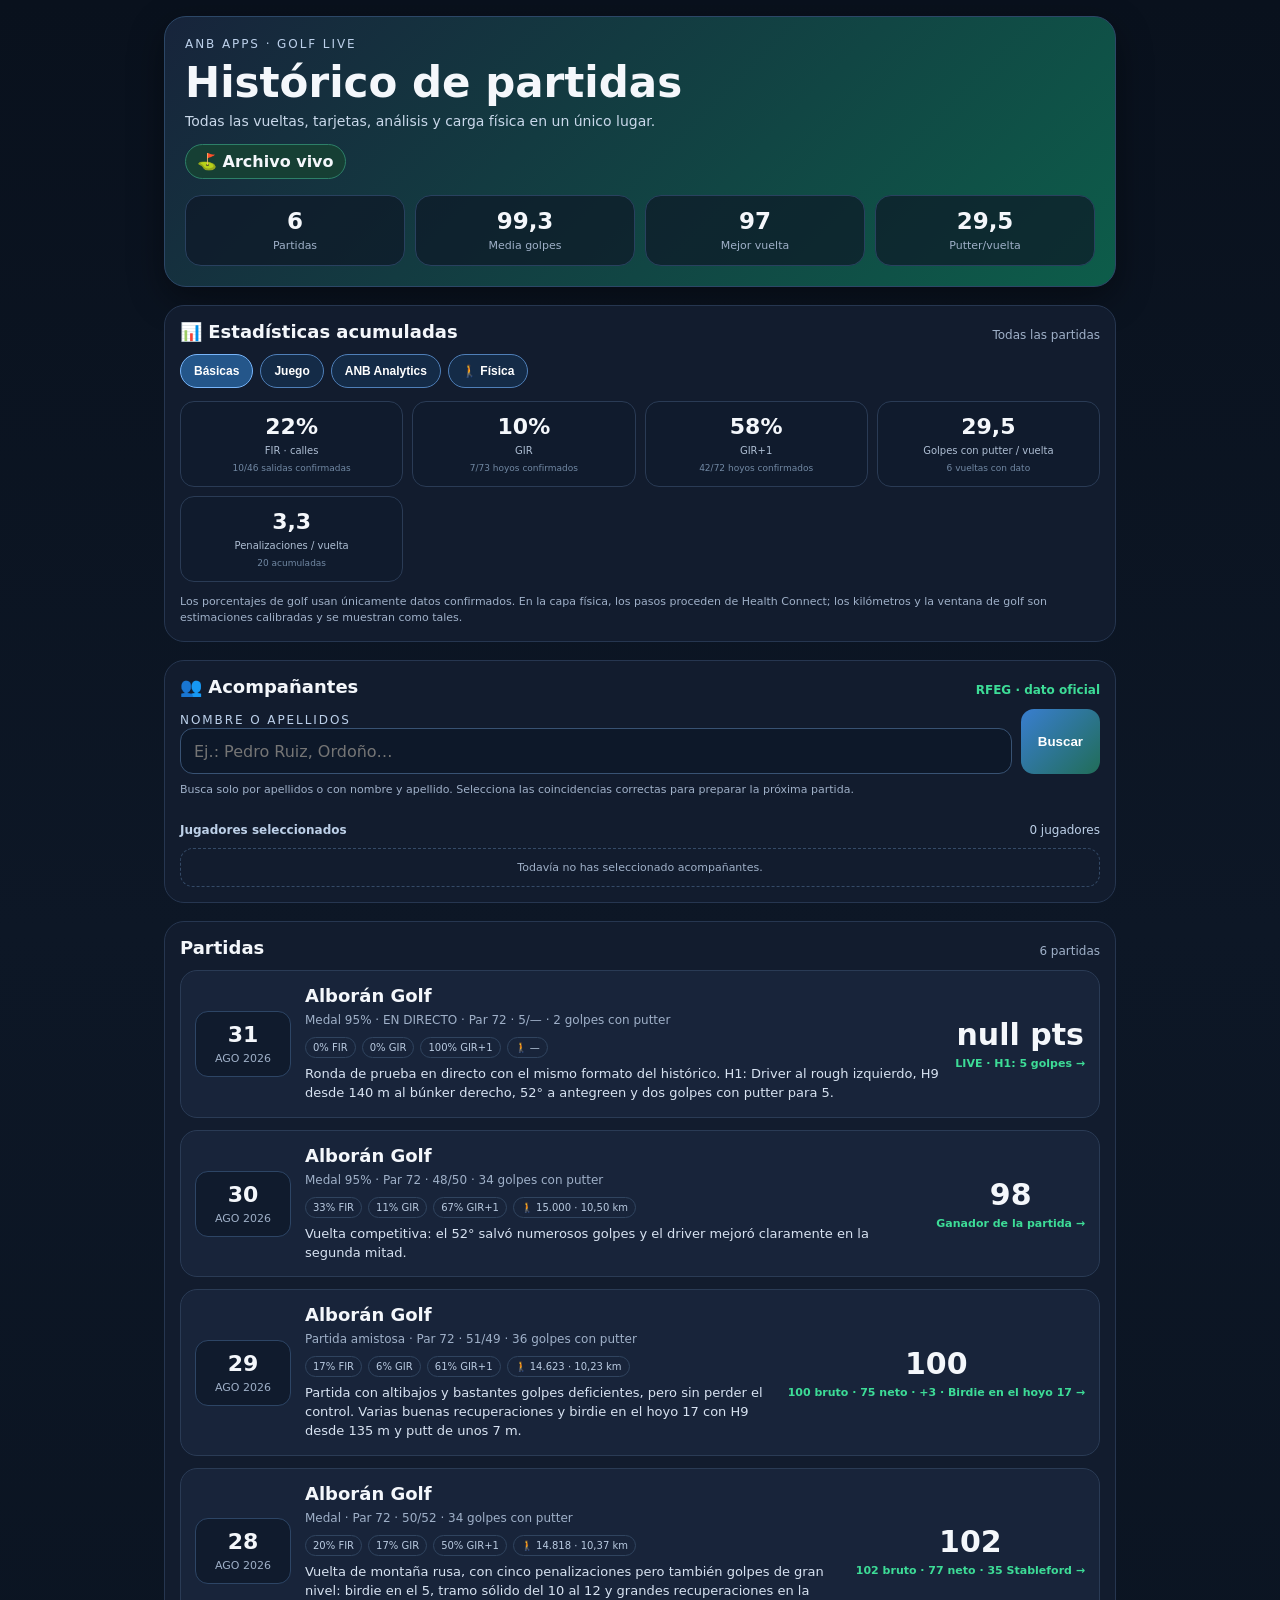
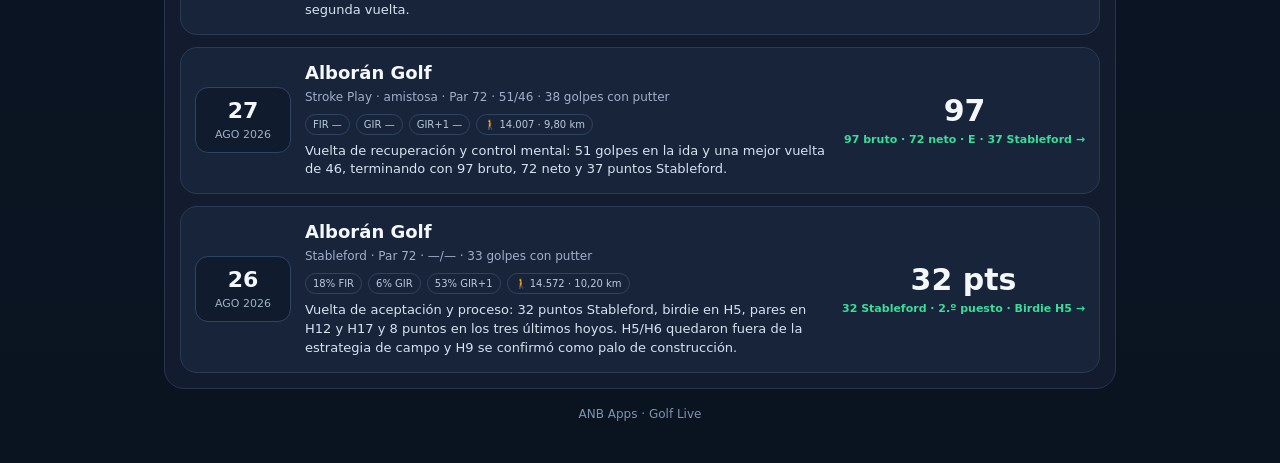
==== commit d93d2cb6: "Añade buscador oficial y selector de acompañantes" ====
--- a/index.html
+++ b/index.html
@@ -1 +1 @@
-<!doctype html><html lang="es"><head><meta charset="utf-8"/><meta name="viewport" content="width=device-width,initial-scale=1,viewport-fit=cover"/><meta name="theme-color" content="#0b1220"/><title>ANB Golf · Histórico de partidas</title><style>:root{--bg:#0b1220;--panel:#121c2e;--panel2:#18243a;--text:#f4f7fb;--muted:#9fb0c8;--line:#263650;--good:#3ddc97;--accent:#6aa8ff;--gold:#f7c85b}*{box-sizing:border-box}body{margin:0;min-height:100vh;background:linear-gradient(180deg,#09111d,#0d1726 45%,#0a1320);color:var(--text);font-family:Inter,system-ui,-apple-system,Segoe UI,Roboto,sans-serif}.wrap{max-width:980px;margin:auto;padding:16px 14px 42px}.hero{background:linear-gradient(135deg,#17243b,#0d5d4a);border:1px solid #2c4767;border-radius:22px;padding:20px;box-shadow:0 12px 35px #0006}.eyebrow{font-size:12px;letter-spacing:.16em;text-transform:uppercase;color:#bcd0ea}h1{margin:7px 0 4px;font-size:clamp(28px,6vw,42px)}.sub{color:#c9d8ea;font-size:14px;line-height:1.5}.badge{display:inline-flex;align-items:center;gap:7px;margin-top:12px;padding:7px 11px;border-radius:999px;background:#163f34;border:1px solid #2d8068;font-weight:700}.metrics{display:grid;grid-template-columns:repeat(4,1fr);gap:10px;margin-top:16px}.metric{background:#0c1625aa;border:1px solid #29415f;border-radius:16px;padding:12px;text-align:center}.metric b{font-size:23px;display:block}.metric span{font-size:11px;color:var(--muted)}.metric small{display:block;color:#7990aa;font-size:9px;margin-top:4px}.section{margin-top:18px;background:var(--panel);border:1px solid var(--line);border-radius:20px;padding:15px}.section-head{display:flex;align-items:end;justify-content:space-between;gap:12px;margin-bottom:12px}.section h2{font-size:18px;margin:0}.count{color:var(--muted);font-size:12px}.rounds{display:grid;gap:12px}.round{display:grid;grid-template-columns:96px 1fr auto;gap:14px;align-items:center;padding:14px;background:var(--panel2);border:1px solid #2a3b55;border-radius:17px;color:inherit;text-decoration:none;transition:.18s ease}.round:hover,.round:focus-visible{transform:translateY(-2px);border-color:var(--accent);box-shadow:0 10px 24px #0004;outline:none}.date{background:#101b2d;border:1px solid #2d4565;border-radius:13px;padding:10px;text-align:center}.date b{display:block;font-size:22px}.date span{font-size:11px;text-transform:uppercase;color:var(--muted)}.round h3{margin:0 0 5px;font-size:18px}.meta{color:var(--muted);font-size:12px;line-height:1.5}.summary{margin:7px 0 0;color:#d7e2f1;font-size:13px;line-height:1.45}.score{text-align:center;min-width:72px}.score b{display:block;font-size:30px}.score span{font-size:11px;color:var(--good);font-weight:800}.statline{display:flex;flex-wrap:wrap;gap:6px;margin-top:8px}.statline i{font-style:normal;font-size:10px;border:1px solid #30445f;border-radius:999px;padding:4px 7px;color:#b9cae0}.tabs{display:flex;gap:7px;flex-wrap:wrap;margin:4px 0 13px}.tab{border:1px solid #4f7fb8;border-radius:999px;background:#142b47;color:#fff;padding:9px 13px;font-weight:800;font-size:12px;cursor:pointer}.tab.active{background:#24568a;border-color:#78b5fa}.tab-panel{display:none}.tab-panel.active{display:block}.stats-grid{display:grid;grid-template-columns:repeat(4,1fr);gap:9px}.stat-card{background:#101b2d;border:1px solid #2a3b55;border-radius:14px;padding:12px;text-align:center}.stat-card b{font-size:22px;display:block}.stat-card span{font-size:10px;color:#aebed3}.stat-card small{display:block;margin-top:4px;color:#7188a3;font-size:9px;line-height:1.35}.callout{margin-top:11px;padding:11px 12px;border-left:4px solid var(--accent);background:#101d30;border-radius:10px;color:#d9e6f6;font-size:11px;line-height:1.5}.policy{font-size:11px;color:var(--muted);line-height:1.45;margin-top:12px}.empty,.error{padding:24px;text-align:center;color:var(--muted)}.error{color:#ff9b9b}.footer{text-align:center;color:#7f93ad;font-size:12px;margin-top:18px}@media(max-width:700px){.metrics,.stats-grid{grid-template-columns:repeat(2,1fr)}.round{grid-template-columns:74px 1fr}.score{grid-column:1/-1;display:flex;justify-content:flex-end;align-items:center;gap:8px}.score b{font-size:23px}.date{padding:9px 5px}}</style></head><body><main class="wrap"><header class="hero"><div class="eyebrow">ANB Apps · Golf Live</div><h1>Histórico de partidas</h1><div class="sub">Todas las vueltas, tarjetas, análisis y carga física en un único lugar.</div><div class="badge">⛳ Archivo vivo</div><div class="metrics" id="metrics"><div class="metric"><b>—</b><span>Partidas</span></div><div class="metric"><b>—</b><span>Media golpes</span></div><div class="metric"><b>—</b><span>Mejor vuelta</span></div><div class="metric"><b>—</b><span>Putter/vuelta</span></div></div></header><section class="section"><div class="section-head"><h2>📊 Estadísticas acumuladas</h2><div class="count">Todas las partidas</div></div><div class="tabs"><button class="tab active" data-tab="basic">Básicas</button><button class="tab" data-tab="game">Juego</button><button class="tab" data-tab="anb">ANB Analytics</button><button class="tab" data-tab="physical">🚶 Física</button></div><div id="basic" class="tab-panel active"><div class="stats-grid" id="basicGrid"></div></div><div id="game" class="tab-panel"><div class="stats-grid" id="gameGrid"></div></div><div id="anb" class="tab-panel"><div class="stats-grid" id="anbGrid"></div></div><div id="physical" class="tab-panel"><div class="stats-grid" id="physicalGrid"></div><div class="callout" id="physicalNote"></div></div><div class="policy">Los porcentajes de golf usan únicamente datos confirmados. En la capa física, los pasos proceden de Health Connect; los kilómetros y la ventana de golf son estimaciones calibradas y se muestran como tales.</div></section><section class="section"><div class="section-head"><h2>Partidas</h2><div class="count" id="count">Cargando…</div></div><div class="rounds" id="rounds"><div class="empty">Cargando histórico…</div></div></section><footer class="footer">ANB Apps · Golf Live</footer></main><script>const fmtDate=date=>new Intl.DateTimeFormat('es-ES',{day:'2-digit',month:'short',year:'numeric'}).format(new Date(date+'T12:00:00'));const mean=v=>v.length?v.reduce((a,b)=>a+b,0)/v.length:null;const show=v=>v==null?'—':Number.isInteger(v)?v:v.toFixed(1).replace('.',',');const show2=v=>Number.isFinite(v)?v.toFixed(2).replace('.',','):'—';const pct=(h,k)=>k?Math.round(h/k*100):null;const vals=(rs,fn)=>rs.map(fn).filter(Number.isFinite);const sum=(rs,fn)=>vals(rs,fn).reduce((a,b)=>a+b,0);const card=(v,l,d='')=>`<div class="stat-card"><b>${v}</b><span>${l}</span><small>${d}</small></div>`;const aggregate=(rounds,key)=>rounds.reduce((a,r)=>{const s=r.stats?.[key];if(s&&Number.isFinite(s.hit)&&s.known){a.hit+=s.hit;a.known+=s.known}return a},{hit:0,known:0});document.querySelectorAll('.tab').forEach(b=>b.onclick=()=>{document.querySelectorAll('.tab').forEach(x=>x.classList.toggle('active',x===b));document.querySelectorAll('.tab-panel').forEach(p=>p.classList.toggle('active',p.id===b.dataset.tab))});async function load(){try{const response=await fetch('./rounds.json',{cache:'no-cache'});if(!response.ok)throw new Error('No se pudo cargar rounds.json');const data=await response.json(),rounds=[...data.rounds].sort((a,b)=>b.date.localeCompare(a.date));const scores=vals(rounds,r=>r.score),putts=vals(rounds,r=>r.stats?.putterStrokes??r.putts),pens=vals(rounds,r=>r.stats?.penalties??r.penalties);metrics.innerHTML=`<div class="metric"><b>${rounds.length}</b><span>Partidas</span></div><div class="metric"><b>${show(mean(scores))}</b><span>Media golpes</span></div><div class="metric"><b>${scores.length?Math.min(...scores):'—'}</b><span>Mejor vuelta</span></div><div class="metric"><b>${show(mean(putts))}</b><span>Putter/vuelta</span></div>`;const fir=aggregate(rounds,'fir'),gir=aggregate(rounds,'gir'),gp=aggregate(rounds,'girPlus1');basicGrid.innerHTML=card((pct(fir.hit,fir.known)??'—')+'%','FIR · calles',`${fir.hit}/${fir.known} salidas confirmadas`)+card((pct(gir.hit,gir.known)??'—')+'%','GIR',`${gir.hit}/${gir.known} hoyos confirmados`)+card((pct(gp.hit,gp.known)??'—')+'%','GIR+1',`${gp.hit}/${gp.known} hoyos confirmados`)+card(show(mean(putts)),'Golpes con putter / vuelta',`${putts.length} vueltas con dato`)+card(show(mean(pens)),'Penalizaciones / vuelta',`${sum(rounds,r=>r.stats?.penalties??r.penalties)} acumuladas`);const p3=vals(rounds,r=>r.stats?.scoring?.par3Avg),p4=vals(rounds,r=>r.stats?.scoring?.par4Avg),p5=vals(rounds,r=>r.stats?.scoring?.par5Avg),parBetter=sum(rounds,r=>r.stats?.scoring?.parOrBetter),dbl=sum(rounds,r=>r.stats?.scoring?.doubleOrWorse),tri=sum(rounds,r=>r.stats?.scoring?.tripleOrWorse);gameGrid.innerHTML=card(show(mean(p3)),'Media · pares 3',`${p3.length} vueltas`)+card(show(mean(p4)),'Media · pares 4',`${p4.length} vueltas`)+card(show(mean(p5)),'Media · pares 5',`${p5.length} vueltas`)+card(parBetter,'Par o mejor','hoyos acumulados')+card(dbl,'Doble bogey o peor','hoyos acumulados')+card(tri,'Triple bogey o peor','hoyos de máximo daño');const left=sum(rounds,r=>r.stats?.teeDispersion?.left),right=sum(rounds,r=>r.stats?.teeDispersion?.right),haz=sum(rounds,r=>r.stats?.teeDispersion?.hazard),misses=sum(rounds,r=>r.stats?.teeDispersion?.knownMisses),last3=vals(rounds,r=>r.stats?.scoring?.last3),penTotal=sum(rounds,r=>r.stats?.penalties??r.penalties);anbGrid.innerHTML=card(left,'Fallos salida · izquierda',misses?`${Math.round(left/misses*100)}% de fallos conocidos`:'sin base suficiente')+card(right,'Fallos salida · derecha',misses?`${Math.round(right/misses*100)}% de fallos conocidos`:'sin base suficiente')+card(haz,'Salidas a agua/OOB','incidencias confirmadas')+card(show(mean(last3)),'Media últimos 3 hoyos',`${last3.length} vueltas`)+card(dbl,'Hoyos de daño','doble bogey o peor')+card(penTotal,'Golpes de castigo','penalizaciones acumuladas')+card(gp.known?`${gp.hit}/${gp.known}`:'—','Hoyos GIR+1','capacidad acumulada de llegar en +1');const phys=rounds.filter(r=>Number.isFinite(r.physical?.stepsGolfWindow)),golfSteps=sum(phys,r=>r.physical.stepsGolfWindow),golfKm=sum(phys,r=>r.physical.kmGolfEstimated),daySteps=vals(phys,r=>r.physical.stepsDay),golfKmVals=vals(phys,r=>r.physical.kmGolfEstimated),golfStepsVals=vals(phys,r=>r.physical.stepsGolfWindow),activity=vals(phys,r=>r.physical.activitySharePct),perHole=vals(phys,r=>r.physical.stepsPerHoleAvg),hardest=phys.reduce((a,r)=>!a||r.physical.kmGolfEstimated>a.physical.kmGolfEstimated?r:a,null);physicalGrid.innerHTML=card(golfSteps.toLocaleString('es-ES'),'Pasos · golf acumulados',`${phys.length} vueltas con datos`)+card(show2(golfKm)+' km','Km · golf acumulados','distancia estimada')+card(show2(mean(golfKmVals))+' km','Km / vuelta','media estimada')+card(Math.round(mean(golfStepsVals)).toLocaleString('es-ES'),'Pasos / vuelta','media en ventana de golf')+card(Math.round(mean(daySteps)).toLocaleString('es-ES'),'Pasos / día','media en días de partida')+card(show(mean(activity))+'%','Actividad diaria en golf','media de concentración')+card(Math.round(mean(perHole)),'Pasos / hoyo','promedio estimado')+card(hardest?show2(hardest.physical.kmGolfEstimated)+' km':'—','Vuelta más exigente',hardest?fmtDate(hardest.date):'sin datos');const cal=data.physicalCalibration||{};physicalNote.innerHTML=`<b>Metodología física:</b> pasos medidos por Health Connect. Distancia estimada con una longitud efectiva de paso de ${(cal.effectiveStepLengthM??0.7).toFixed(3).replace('.',',')} m, calibrada con Google Fit entre ${cal.calibrationPeriod??'días con pasos y distancia'}. La ventana ${cal.golfWindow??'08:00–13:00'} se detecta por concentración de actividad y no sustituye una hora oficial de inicio/fin.`;count.textContent=`${rounds.length} ${rounds.length===1?'partida':'partidas'}`;document.getElementById('rounds').innerHTML=rounds.map(r=>{const d=fmtDate(r.date).replace('.','').split(' '),s=r.stats||{},ph=r.physical||{},f=s.fir&&Number.isFinite(s.fir.hit)&&s.fir.known?`${pct(s.fir.hit,s.fir.known)}% FIR`:'FIR —',g=s.gir&&Number.isFinite(s.gir.hit)&&s.gir.known?`${pct(s.gir.hit,s.gir.known)}% GIR`:'GIR —',x=s.girPlus1&&Number.isFinite(s.girPlus1.hit)&&s.girPlus1.known?`${pct(s.girPlus1.hit,s.girPlus1.known)}% GIR+1`:'GIR+1 —',p=Number.isFinite(ph.kmGolfEstimated)?`🚶 ${ph.stepsGolfWindow.toLocaleString('es-ES')} · ${show2(ph.kmGolfEstimated)} km`:'🚶 —';return `<a class="round" href="${r.path}"><div class="date"><b>${d[0]}</b><span>${d.slice(1).join(' ')}</span></div><div><h3>${r.course}</h3><div class="meta">${r.format} · Par ${r.par} · ${r.front??'—'}/${r.back??'—'} · ${s.putterStrokes??r.putts??'—'} golpes con putter</div><div class="statline"><i>${f}</i><i>${g}</i><i>${x}</i><i>${p}</i></div><p class="summary">${r.summary??''}</p></div><div class="score"><b>${Number.isFinite(r.score)?r.score:r.stableford+' pts'}</b><span>${r.result??'Ver tarjeta'} →</span></div></a>`}).join('')}catch(error){count.textContent='Error';document.getElementById('rounds').innerHTML=`<div class="error">${error.message}</div>`}}load();</script></body></html>+<!doctype html><html lang="es"><head><meta charset="utf-8"/><meta name="viewport" content="width=device-width,initial-scale=1,viewport-fit=cover"/><meta name="theme-color" content="#0b1220"/><title>ANB Golf · Histórico de partidas</title><style>:root{--bg:#0b1220;--panel:#121c2e;--panel2:#18243a;--text:#f4f7fb;--muted:#9fb0c8;--line:#263650;--good:#3ddc97;--accent:#6aa8ff;--gold:#f7c85b}*{box-sizing:border-box}body{margin:0;min-height:100vh;background:linear-gradient(180deg,#09111d,#0d1726 45%,#0a1320);color:var(--text);font-family:Inter,system-ui,-apple-system,Segoe UI,Roboto,sans-serif}.wrap{max-width:980px;margin:auto;padding:16px 14px 42px}.hero{background:linear-gradient(135deg,#17243b,#0d5d4a);border:1px solid #2c4767;border-radius:22px;padding:20px;box-shadow:0 12px 35px #0006}.eyebrow{font-size:12px;letter-spacing:.16em;text-transform:uppercase;color:#bcd0ea}h1{margin:7px 0 4px;font-size:clamp(28px,6vw,42px)}.sub{color:#c9d8ea;font-size:14px;line-height:1.5}.badge{display:inline-flex;align-items:center;gap:7px;margin-top:12px;padding:7px 11px;border-radius:999px;background:#163f34;border:1px solid #2d8068;font-weight:700}.metrics{display:grid;grid-template-columns:repeat(4,1fr);gap:10px;margin-top:16px}.metric{background:#0c1625aa;border:1px solid #29415f;border-radius:16px;padding:12px;text-align:center}.metric b{font-size:23px;display:block}.metric span{font-size:11px;color:var(--muted)}.metric small{display:block;color:#7990aa;font-size:9px;margin-top:4px}.section{margin-top:18px;background:var(--panel);border:1px solid var(--line);border-radius:20px;padding:15px}.section-head{display:flex;align-items:end;justify-content:space-between;gap:12px;margin-bottom:12px}.section h2{font-size:18px;margin:0}.count{color:var(--muted);font-size:12px}.rounds{display:grid;gap:12px}.round{display:grid;grid-template-columns:96px 1fr auto;gap:14px;align-items:center;padding:14px;background:var(--panel2);border:1px solid #2a3b55;border-radius:17px;color:inherit;text-decoration:none;transition:.18s ease}.round:hover,.round:focus-visible{transform:translateY(-2px);border-color:var(--accent);box-shadow:0 10px 24px #0004;outline:none}.date{background:#101b2d;border:1px solid #2d4565;border-radius:13px;padding:10px;text-align:center}.date b{display:block;font-size:22px}.date span{font-size:11px;text-transform:uppercase;color:var(--muted)}.round h3{margin:0 0 5px;font-size:18px}.meta{color:var(--muted);font-size:12px;line-height:1.5}.summary{margin:7px 0 0;color:#d7e2f1;font-size:13px;line-height:1.45}.score{text-align:center;min-width:72px}.score b{display:block;font-size:30px}.score span{font-size:11px;color:var(--good);font-weight:800}.statline{display:flex;flex-wrap:wrap;gap:6px;margin-top:8px}.statline i{font-style:normal;font-size:10px;border:1px solid #30445f;border-radius:999px;padding:4px 7px;color:#b9cae0}.tabs{display:flex;gap:7px;flex-wrap:wrap;margin:4px 0 13px}.tab{border:1px solid #4f7fb8;border-radius:999px;background:#142b47;color:#fff;padding:9px 13px;font-weight:800;font-size:12px;cursor:pointer}.tab.active{background:#24568a;border-color:#78b5fa}.tab-panel{display:none}.tab-panel.active{display:block}.stats-grid{display:grid;grid-template-columns:repeat(4,1fr);gap:9px}.stat-card{background:#101b2d;border:1px solid #2a3b55;border-radius:14px;padding:12px;text-align:center}.stat-card b{font-size:22px;display:block}.stat-card span{font-size:10px;color:#aebed3}.stat-card small{display:block;margin-top:4px;color:#7188a3;font-size:9px;line-height:1.35}.callout{margin-top:11px;padding:11px 12px;border-left:4px solid var(--accent);background:#101d30;border-radius:10px;color:#d9e6f6;font-size:11px;line-height:1.5}.policy{font-size:11px;color:var(--muted);line-height:1.45;margin-top:12px}.empty,.error{padding:24px;text-align:center;color:var(--muted)}.error{color:#ff9b9b}.footer{text-align:center;color:#7f93ad;font-size:12px;margin-top:18px}.player-form{display:grid;grid-template-columns:1fr auto;gap:9px}.player-input{width:100%;min-height:46px;border:1px solid #385273;border-radius:13px;background:#0d1829;color:#fff;padding:11px 13px;font:inherit;font-size:16px;outline:none}.player-input:focus{border-color:var(--accent);box-shadow:0 0 0 3px #6aa8ff24}.player-button{min-height:46px;border:0;border-radius:13px;background:linear-gradient(135deg,#397ed0,#216d58);color:#fff;padding:0 17px;font-weight:800;cursor:pointer}.player-button:disabled{opacity:.55;cursor:wait}.picker-help{margin:8px 0 0;color:var(--muted);font-size:11px;line-height:1.45}.player-status{margin-top:11px;color:#c8d8ea;font-size:12px}.player-results,.selected-players{display:grid;gap:8px;margin-top:11px}.player-result,.selected-player{display:grid;grid-template-columns:1fr auto;align-items:center;gap:12px;background:#101b2d;border:1px solid #2a3b55;border-radius:14px;padding:11px 12px}.player-result h3,.selected-player h3{margin:0;font-size:14px;text-transform:capitalize}.player-result p,.selected-player p{margin:4px 0 0;color:var(--muted);font-size:10px;line-height:1.45}.hcp-pill{min-width:58px;text-align:center;background:#123a31;border:1px solid #2f806b;border-radius:12px;padding:7px}.hcp-pill small{display:block;color:#9ad6c6;font-size:8px;font-weight:800}.hcp-pill b{font-size:19px}.choose-player,.remove-player{margin-top:6px;border:1px solid #4976aa;border-radius:9px;background:#173658;color:#fff;padding:6px 10px;font-size:10px;font-weight:800;cursor:pointer}.remove-player{border-color:#794b55;background:#432833}.selected-title{display:flex;justify-content:space-between;align-items:center;margin-top:14px;font-size:12px;color:#bdd0e8}.official-note{color:var(--good);font-weight:800}.selected-empty{padding:12px;border:1px dashed #344a67;border-radius:13px;color:var(--muted);font-size:11px;text-align:center}@media(max-width:700px){.player-form{grid-template-columns:1fr}.player-button{width:100%}}@media(max-width:700px){.metrics,.stats-grid{grid-template-columns:repeat(2,1fr)}.round{grid-template-columns:74px 1fr}.score{grid-column:1/-1;display:flex;justify-content:flex-end;align-items:center;gap:8px}.score b{font-size:23px}.date{padding:9px 5px}}</style></head><body><main class="wrap"><header class="hero"><div class="eyebrow">ANB Apps · Golf Live</div><h1>Histórico de partidas</h1><div class="sub">Todas las vueltas, tarjetas, análisis y carga física en un único lugar.</div><div class="badge">⛳ Archivo vivo</div><div class="metrics" id="metrics"><div class="metric"><b>—</b><span>Partidas</span></div><div class="metric"><b>—</b><span>Media golpes</span></div><div class="metric"><b>—</b><span>Mejor vuelta</span></div><div class="metric"><b>—</b><span>Putter/vuelta</span></div></div></header><section class="section"><div class="section-head"><h2>📊 Estadísticas acumuladas</h2><div class="count">Todas las partidas</div></div><div class="tabs"><button class="tab active" data-tab="basic">Básicas</button><button class="tab" data-tab="game">Juego</button><button class="tab" data-tab="anb">ANB Analytics</button><button class="tab" data-tab="physical">🚶 Física</button></div><div id="basic" class="tab-panel active"><div class="stats-grid" id="basicGrid"></div></div><div id="game" class="tab-panel"><div class="stats-grid" id="gameGrid"></div></div><div id="anb" class="tab-panel"><div class="stats-grid" id="anbGrid"></div></div><div id="physical" class="tab-panel"><div class="stats-grid" id="physicalGrid"></div><div class="callout" id="physicalNote"></div></div><div class="policy">Los porcentajes de golf usan únicamente datos confirmados. En la capa física, los pasos proceden de Health Connect; los kilómetros y la ventana de golf son estimaciones calibradas y se muestran como tales.</div></section><section class="section player-picker"><div class="section-head"><h2>👥 Acompañantes</h2><div class="count official-note">RFEG · dato oficial</div></div><form class="player-form" id="playerSearchForm"><label><span class="eyebrow">Nombre o apellidos</span><input class="player-input" id="playerQuery" type="search" placeholder="Ej.: Pedro Ruiz, Ordoño…" minlength="3" required autocomplete="off"/></label><button class="player-button" id="playerSearchButton" type="submit">Buscar</button></form><p class="picker-help">Busca solo por apellidos o con nombre y apellido. Selecciona las coincidencias correctas para preparar la próxima partida.</p><div class="player-status" id="playerStatus" aria-live="polite"></div><div class="player-results" id="playerResults"></div><div class="selected-title"><b>Jugadores seleccionados</b><span id="selectedCount">0</span></div><div class="selected-players" id="selectedPlayers"></div></section><section class="section"><div class="section-head"><h2>Partidas</h2><div class="count" id="count">Cargando…</div></div><div class="rounds" id="rounds"><div class="empty">Cargando histórico…</div></div></section><footer class="footer">ANB Apps · Golf Live</footer></main><script>const fmtDate=date=>new Intl.DateTimeFormat('es-ES',{day:'2-digit',month:'short',year:'numeric'}).format(new Date(date+'T12:00:00'));const mean=v=>v.length?v.reduce((a,b)=>a+b,0)/v.length:null;const show=v=>v==null?'—':Number.isInteger(v)?v:v.toFixed(1).replace('.',',');const show2=v=>Number.isFinite(v)?v.toFixed(2).replace('.',','):'—';const pct=(h,k)=>k?Math.round(h/k*100):null;const vals=(rs,fn)=>rs.map(fn).filter(Number.isFinite);const sum=(rs,fn)=>vals(rs,fn).reduce((a,b)=>a+b,0);const card=(v,l,d='')=>`<div class="stat-card"><b>${v}</b><span>${l}</span><small>${d}</small></div>`;const aggregate=(rounds,key)=>rounds.reduce((a,r)=>{const s=r.stats?.[key];if(s&&Number.isFinite(s.hit)&&s.known){a.hit+=s.hit;a.known+=s.known}return a},{hit:0,known:0});document.querySelectorAll('.tab').forEach(b=>b.onclick=()=>{document.querySelectorAll('.tab').forEach(x=>x.classList.toggle('active',x===b));document.querySelectorAll('.tab-panel').forEach(p=>p.classList.toggle('active',p.id===b.dataset.tab))});async function load(){try{const response=await fetch('./rounds.json',{cache:'no-cache'});if(!response.ok)throw new Error('No se pudo cargar rounds.json');const data=await response.json(),rounds=[...data.rounds].sort((a,b)=>b.date.localeCompare(a.date));const scores=vals(rounds,r=>r.score),putts=vals(rounds,r=>r.stats?.putterStrokes??r.putts),pens=vals(rounds,r=>r.stats?.penalties??r.penalties);metrics.innerHTML=`<div class="metric"><b>${rounds.length}</b><span>Partidas</span></div><div class="metric"><b>${show(mean(scores))}</b><span>Media golpes</span></div><div class="metric"><b>${scores.length?Math.min(...scores):'—'}</b><span>Mejor vuelta</span></div><div class="metric"><b>${show(mean(putts))}</b><span>Putter/vuelta</span></div>`;const fir=aggregate(rounds,'fir'),gir=aggregate(rounds,'gir'),gp=aggregate(rounds,'girPlus1');basicGrid.innerHTML=card((pct(fir.hit,fir.known)??'—')+'%','FIR · calles',`${fir.hit}/${fir.known} salidas confirmadas`)+card((pct(gir.hit,gir.known)??'—')+'%','GIR',`${gir.hit}/${gir.known} hoyos confirmados`)+card((pct(gp.hit,gp.known)??'—')+'%','GIR+1',`${gp.hit}/${gp.known} hoyos confirmados`)+card(show(mean(putts)),'Golpes con putter / vuelta',`${putts.length} vueltas con dato`)+card(show(mean(pens)),'Penalizaciones / vuelta',`${sum(rounds,r=>r.stats?.penalties??r.penalties)} acumuladas`);const p3=vals(rounds,r=>r.stats?.scoring?.par3Avg),p4=vals(rounds,r=>r.stats?.scoring?.par4Avg),p5=vals(rounds,r=>r.stats?.scoring?.par5Avg),parBetter=sum(rounds,r=>r.stats?.scoring?.parOrBetter),dbl=sum(rounds,r=>r.stats?.scoring?.doubleOrWorse),tri=sum(rounds,r=>r.stats?.scoring?.tripleOrWorse);gameGrid.innerHTML=card(show(mean(p3)),'Media · pares 3',`${p3.length} vueltas`)+card(show(mean(p4)),'Media · pares 4',`${p4.length} vueltas`)+card(show(mean(p5)),'Media · pares 5',`${p5.length} vueltas`)+card(parBetter,'Par o mejor','hoyos acumulados')+card(dbl,'Doble bogey o peor','hoyos acumulados')+card(tri,'Triple bogey o peor','hoyos de máximo daño');const left=sum(rounds,r=>r.stats?.teeDispersion?.left),right=sum(rounds,r=>r.stats?.teeDispersion?.right),haz=sum(rounds,r=>r.stats?.teeDispersion?.hazard),misses=sum(rounds,r=>r.stats?.teeDispersion?.knownMisses),last3=vals(rounds,r=>r.stats?.scoring?.last3),penTotal=sum(rounds,r=>r.stats?.penalties??r.penalties);anbGrid.innerHTML=card(left,'Fallos salida · izquierda',misses?`${Math.round(left/misses*100)}% de fallos conocidos`:'sin base suficiente')+card(right,'Fallos salida · derecha',misses?`${Math.round(right/misses*100)}% de fallos conocidos`:'sin base suficiente')+card(haz,'Salidas a agua/OOB','incidencias confirmadas')+card(show(mean(last3)),'Media últimos 3 hoyos',`${last3.length} vueltas`)+card(dbl,'Hoyos de daño','doble bogey o peor')+card(penTotal,'Golpes de castigo','penalizaciones acumuladas')+card(gp.known?`${gp.hit}/${gp.known}`:'—','Hoyos GIR+1','capacidad acumulada de llegar en +1');const phys=rounds.filter(r=>Number.isFinite(r.physical?.stepsGolfWindow)),golfSteps=sum(phys,r=>r.physical.stepsGolfWindow),golfKm=sum(phys,r=>r.physical.kmGolfEstimated),daySteps=vals(phys,r=>r.physical.stepsDay),golfKmVals=vals(phys,r=>r.physical.kmGolfEstimated),golfStepsVals=vals(phys,r=>r.physical.stepsGolfWindow),activity=vals(phys,r=>r.physical.activitySharePct),perHole=vals(phys,r=>r.physical.stepsPerHoleAvg),hardest=phys.reduce((a,r)=>!a||r.physical.kmGolfEstimated>a.physical.kmGolfEstimated?r:a,null);physicalGrid.innerHTML=card(golfSteps.toLocaleString('es-ES'),'Pasos · golf acumulados',`${phys.length} vueltas con datos`)+card(show2(golfKm)+' km','Km · golf acumulados','distancia estimada')+card(show2(mean(golfKmVals))+' km','Km / vuelta','media estimada')+card(Math.round(mean(golfStepsVals)).toLocaleString('es-ES'),'Pasos / vuelta','media en ventana de golf')+card(Math.round(mean(daySteps)).toLocaleString('es-ES'),'Pasos / día','media en días de partida')+card(show(mean(activity))+'%','Actividad diaria en golf','media de concentración')+card(Math.round(mean(perHole)),'Pasos / hoyo','promedio estimado')+card(hardest?show2(hardest.physical.kmGolfEstimated)+' km':'—','Vuelta más exigente',hardest?fmtDate(hardest.date):'sin datos');const cal=data.physicalCalibration||{};physicalNote.innerHTML=`<b>Metodología física:</b> pasos medidos por Health Connect. Distancia estimada con una longitud efectiva de paso de ${(cal.effectiveStepLengthM??0.7).toFixed(3).replace('.',',')} m, calibrada con Google Fit entre ${cal.calibrationPeriod??'días con pasos y distancia'}. La ventana ${cal.golfWindow??'08:00–13:00'} se detecta por concentración de actividad y no sustituye una hora oficial de inicio/fin.`;count.textContent=`${rounds.length} ${rounds.length===1?'partida':'partidas'}`;document.getElementById('rounds').innerHTML=rounds.map(r=>{const d=fmtDate(r.date).replace('.','').split(' '),s=r.stats||{},ph=r.physical||{},f=s.fir&&Number.isFinite(s.fir.hit)&&s.fir.known?`${pct(s.fir.hit,s.fir.known)}% FIR`:'FIR —',g=s.gir&&Number.isFinite(s.gir.hit)&&s.gir.known?`${pct(s.gir.hit,s.gir.known)}% GIR`:'GIR —',x=s.girPlus1&&Number.isFinite(s.girPlus1.hit)&&s.girPlus1.known?`${pct(s.girPlus1.hit,s.girPlus1.known)}% GIR+1`:'GIR+1 —',p=Number.isFinite(ph.kmGolfEstimated)?`🚶 ${ph.stepsGolfWindow.toLocaleString('es-ES')} · ${show2(ph.kmGolfEstimated)} km`:'🚶 —';return `<a class="round" href="${r.path}"><div class="date"><b>${d[0]}</b><span>${d.slice(1).join(' ')}</span></div><div><h3>${r.course}</h3><div class="meta">${r.format} · Par ${r.par} · ${r.front??'—'}/${r.back??'—'} · ${s.putterStrokes??r.putts??'—'} golpes con putter</div><div class="statline"><i>${f}</i><i>${g}</i><i>${x}</i><i>${p}</i></div><p class="summary">${r.summary??''}</p></div><div class="score"><b>${Number.isFinite(r.score)?r.score:r.stableford+' pts'}</b><span>${r.result??'Ver tarjeta'} →</span></div></a>`}).join('')}catch(error){count.textContent='Error';document.getElementById('rounds').innerHTML=`<div class="error">${error.message}</div>`}}const HANDICAP_API='https://servicio-handicap.savory-knoll-4750.chatgpt.site/api/handicap';const PLAYER_STORAGE='anbGolfNextPlayers';let playerMatches=[];const escapeHtml=value=>String(value??'').replace(/[&<>"']/g,char=>({'&':'&amp;','<':'&lt;','>':'&gt;','"':'&quot;',"'":'&#39;'}[char]));const handicapText=value=>Number(value).toLocaleString('es-ES',{minimumFractionDigits:1,maximumFractionDigits:1});function affiliationText(player){const a=player.affiliation;if(!a)return '';return a.affiliationType==='club'?[a.club,a.province].filter(Boolean).join(' · '):'Territorial: '+a.province}function savedPlayers(){try{return JSON.parse(localStorage.getItem(PLAYER_STORAGE)||'[]')}catch{return []}}function renderSelected(){const players=savedPlayers();selectedCount.textContent=players.length+(players.length===1?' jugador':' jugadores');selectedPlayers.innerHTML=players.length?players.map((player,index)=>'<article class="selected-player"><div><h3>'+escapeHtml(player.name.toLocaleLowerCase('es'))+'</h3><p>HCP '+handicapText(player.handicap)+' · '+escapeHtml(affiliationText(player)||('Licencia '+player.license))+'</p><button class="remove-player" type="button" data-remove="'+index+'">Quitar</button></div><div class="hcp-pill"><small>HCP</small><b>'+handicapText(player.handicap)+'</b></div></article>').join(''):'<div class="selected-empty">Todavía no has seleccionado acompañantes.</div>'}function savePlayer(player){const players=savedPlayers();if(!players.some(item=>item.license===player.license)){players.push(player);localStorage.setItem(PLAYER_STORAGE,JSON.stringify(players));renderSelected();playerStatus.textContent='Jugador añadido a la próxima partida.'}else playerStatus.textContent='Ese jugador ya estaba seleccionado.'}playerSearchForm.addEventListener('submit',async event=>{event.preventDefault();const query=playerQuery.value.trim();if(query.length<3)return;playerSearchButton.disabled=true;playerSearchButton.textContent='Consultando…';playerStatus.textContent='Consultando el servicio oficial de la Federación…';playerResults.innerHTML='';try{const response=await fetch(HANDICAP_API,{method:'POST',headers:{'content-type':'application/json'},body:JSON.stringify({query})});const data=await response.json();if(!response.ok||data.error)throw new Error(data.error||'No se pudo completar la consulta.');playerMatches=data.players||[];playerStatus.textContent=playerMatches.length?playerMatches.length+' coincidencia'+(playerMatches.length===1?'':'s')+' · '+(data.checkedAt||'dato oficial'):'No aparece ningún federado con esos datos.';playerResults.innerHTML=playerMatches.map((player,index)=>'<article class="player-result"><div><h3>'+escapeHtml(player.name.toLocaleLowerCase('es'))+'</h3><p>Licencia '+escapeHtml(player.license)+(affiliationText(player)?' · '+escapeHtml(affiliationText(player)):'')+'</p><button class="choose-player" type="button" data-player="'+index+'">Seleccionar</button></div><div class="hcp-pill"><small>HCP</small><b>'+handicapText(player.handicap)+'</b></div></article>').join('')}catch(error){playerMatches=[];playerStatus.textContent=error.message||'La Federación no ha respondido. Inténtalo de nuevo.'}finally{playerSearchButton.disabled=false;playerSearchButton.textContent='Buscar'}});playerResults.addEventListener('click',event=>{const button=event.target.closest('[data-player]');if(button)savePlayer(playerMatches[Number(button.dataset.player)])});selectedPlayers.addEventListener('click',event=>{const button=event.target.closest('[data-remove]');if(!button)return;const players=savedPlayers();players.splice(Number(button.dataset.remove),1);localStorage.setItem(PLAYER_STORAGE,JSON.stringify(players));renderSelected();playerStatus.textContent='Jugador eliminado de la selección.'});renderSelected();load();</script></body></html>
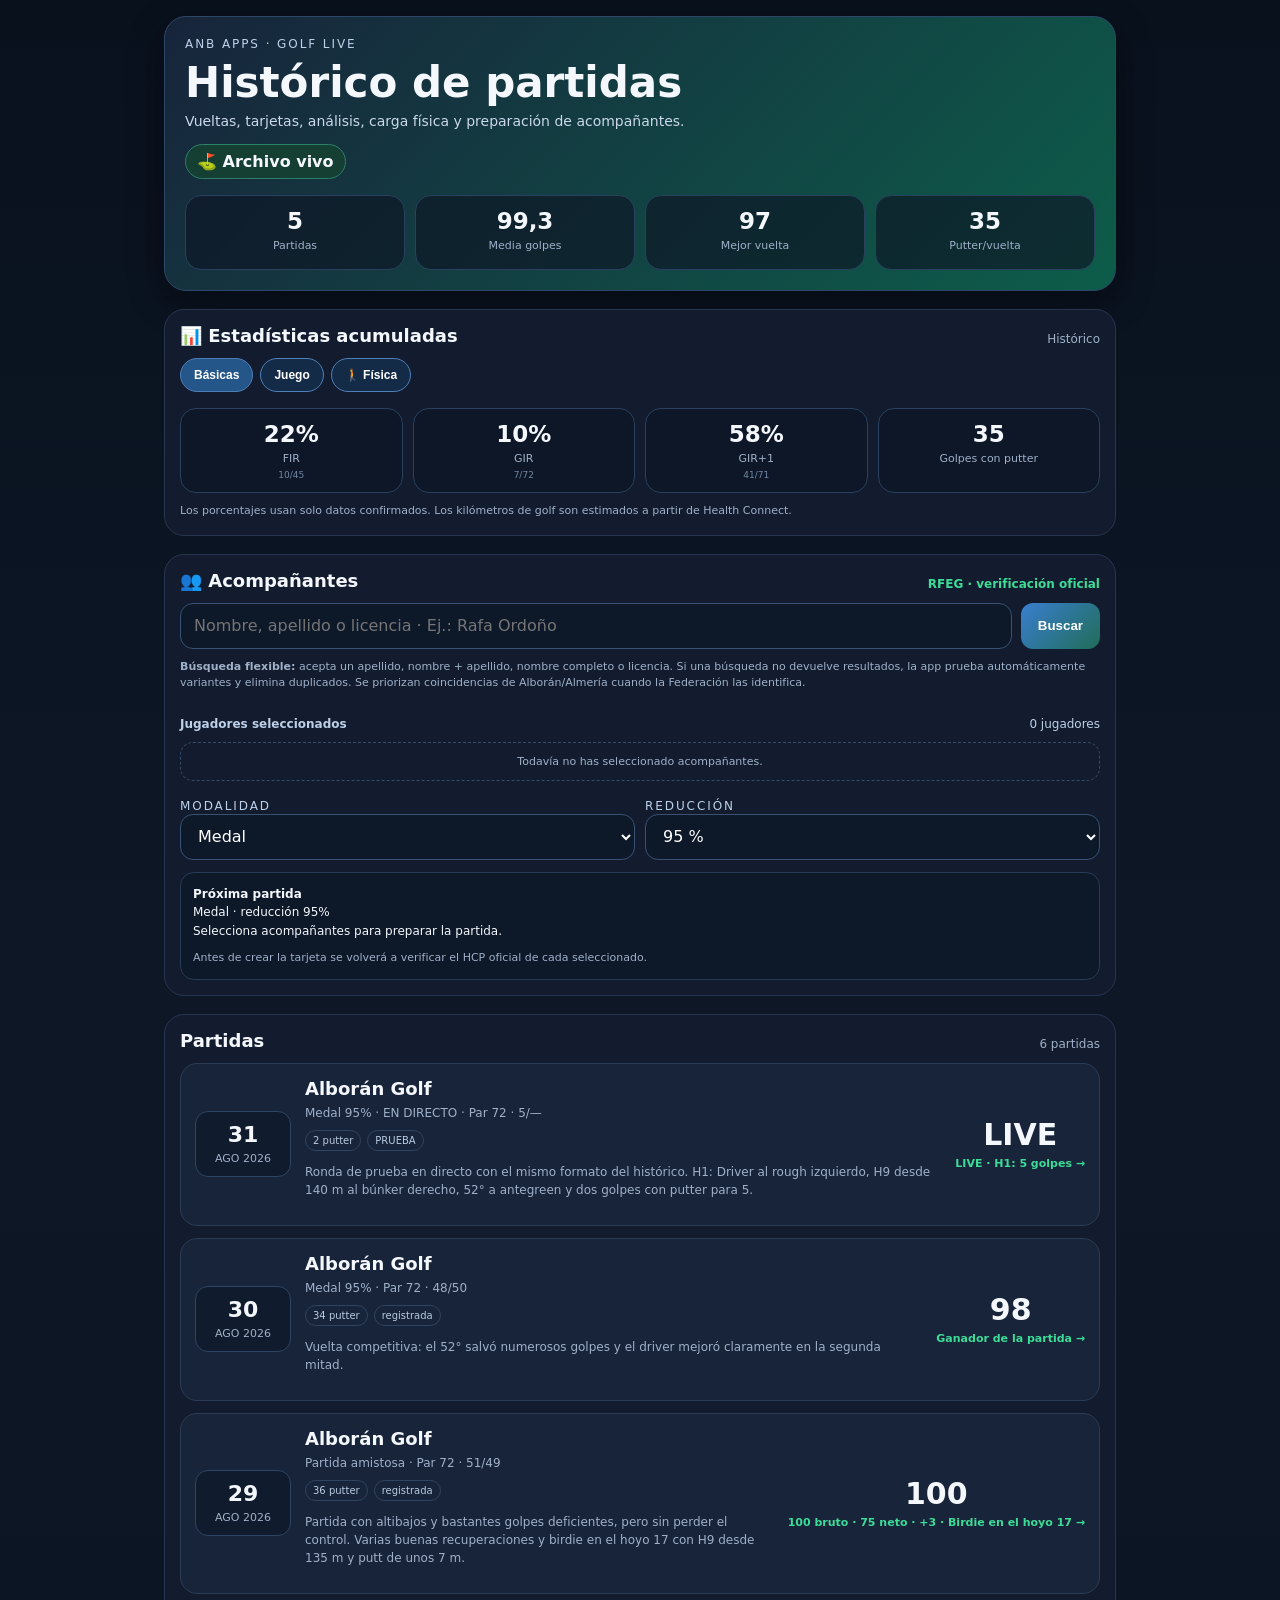
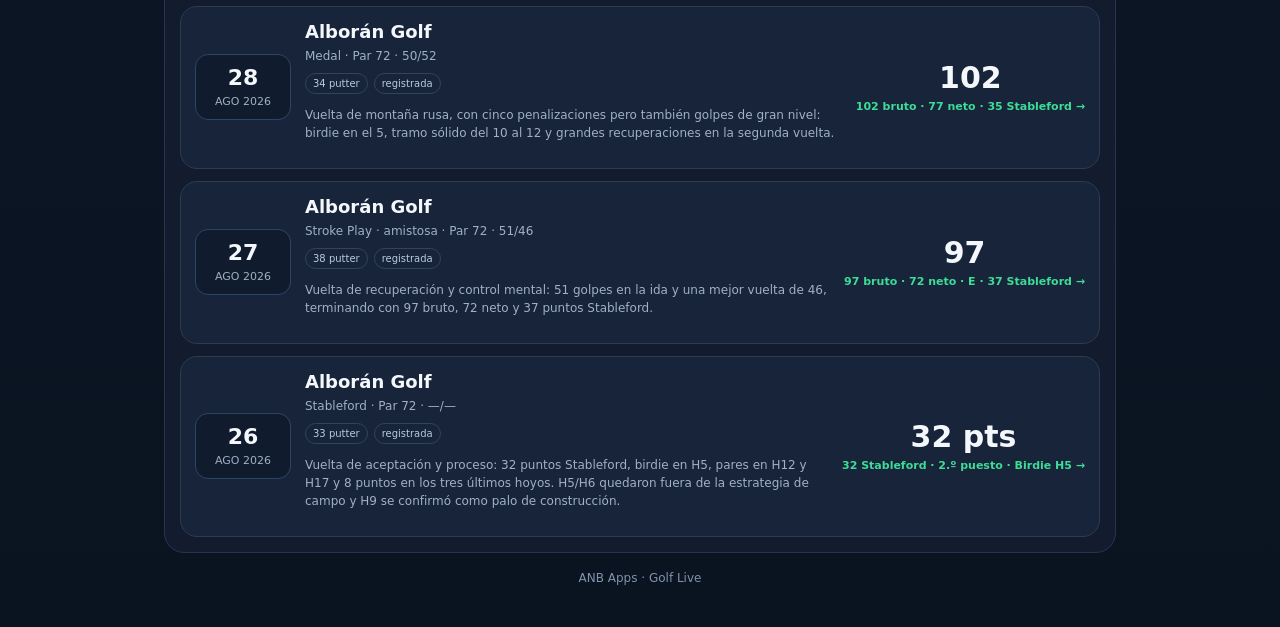
==== commit 7c849bbf: "Improve RFEG player search and round setup" ====
--- a/index.html
+++ b/index.html
@@ -1 +1 @@
-<!doctype html><html lang="es"><head><meta charset="utf-8"/><meta name="viewport" content="width=device-width,initial-scale=1,viewport-fit=cover"/><meta name="theme-color" content="#0b1220"/><title>ANB Golf · Histórico de partidas</title><style>:root{--bg:#0b1220;--panel:#121c2e;--panel2:#18243a;--text:#f4f7fb;--muted:#9fb0c8;--line:#263650;--good:#3ddc97;--accent:#6aa8ff;--gold:#f7c85b}*{box-sizing:border-box}body{margin:0;min-height:100vh;background:linear-gradient(180deg,#09111d,#0d1726 45%,#0a1320);color:var(--text);font-family:Inter,system-ui,-apple-system,Segoe UI,Roboto,sans-serif}.wrap{max-width:980px;margin:auto;padding:16px 14px 42px}.hero{background:linear-gradient(135deg,#17243b,#0d5d4a);border:1px solid #2c4767;border-radius:22px;padding:20px;box-shadow:0 12px 35px #0006}.eyebrow{font-size:12px;letter-spacing:.16em;text-transform:uppercase;color:#bcd0ea}h1{margin:7px 0 4px;font-size:clamp(28px,6vw,42px)}.sub{color:#c9d8ea;font-size:14px;line-height:1.5}.badge{display:inline-flex;align-items:center;gap:7px;margin-top:12px;padding:7px 11px;border-radius:999px;background:#163f34;border:1px solid #2d8068;font-weight:700}.metrics{display:grid;grid-template-columns:repeat(4,1fr);gap:10px;margin-top:16px}.metric{background:#0c1625aa;border:1px solid #29415f;border-radius:16px;padding:12px;text-align:center}.metric b{font-size:23px;display:block}.metric span{font-size:11px;color:var(--muted)}.metric small{display:block;color:#7990aa;font-size:9px;margin-top:4px}.section{margin-top:18px;background:var(--panel);border:1px solid var(--line);border-radius:20px;padding:15px}.section-head{display:flex;align-items:end;justify-content:space-between;gap:12px;margin-bottom:12px}.section h2{font-size:18px;margin:0}.count{color:var(--muted);font-size:12px}.rounds{display:grid;gap:12px}.round{display:grid;grid-template-columns:96px 1fr auto;gap:14px;align-items:center;padding:14px;background:var(--panel2);border:1px solid #2a3b55;border-radius:17px;color:inherit;text-decoration:none;transition:.18s ease}.round:hover,.round:focus-visible{transform:translateY(-2px);border-color:var(--accent);box-shadow:0 10px 24px #0004;outline:none}.date{background:#101b2d;border:1px solid #2d4565;border-radius:13px;padding:10px;text-align:center}.date b{display:block;font-size:22px}.date span{font-size:11px;text-transform:uppercase;color:var(--muted)}.round h3{margin:0 0 5px;font-size:18px}.meta{color:var(--muted);font-size:12px;line-height:1.5}.summary{margin:7px 0 0;color:#d7e2f1;font-size:13px;line-height:1.45}.score{text-align:center;min-width:72px}.score b{display:block;font-size:30px}.score span{font-size:11px;color:var(--good);font-weight:800}.statline{display:flex;flex-wrap:wrap;gap:6px;margin-top:8px}.statline i{font-style:normal;font-size:10px;border:1px solid #30445f;border-radius:999px;padding:4px 7px;color:#b9cae0}.tabs{display:flex;gap:7px;flex-wrap:wrap;margin:4px 0 13px}.tab{border:1px solid #4f7fb8;border-radius:999px;background:#142b47;color:#fff;padding:9px 13px;font-weight:800;font-size:12px;cursor:pointer}.tab.active{background:#24568a;border-color:#78b5fa}.tab-panel{display:none}.tab-panel.active{display:block}.stats-grid{display:grid;grid-template-columns:repeat(4,1fr);gap:9px}.stat-card{background:#101b2d;border:1px solid #2a3b55;border-radius:14px;padding:12px;text-align:center}.stat-card b{font-size:22px;display:block}.stat-card span{font-size:10px;color:#aebed3}.stat-card small{display:block;margin-top:4px;color:#7188a3;font-size:9px;line-height:1.35}.callout{margin-top:11px;padding:11px 12px;border-left:4px solid var(--accent);background:#101d30;border-radius:10px;color:#d9e6f6;font-size:11px;line-height:1.5}.policy{font-size:11px;color:var(--muted);line-height:1.45;margin-top:12px}.empty,.error{padding:24px;text-align:center;color:var(--muted)}.error{color:#ff9b9b}.footer{text-align:center;color:#7f93ad;font-size:12px;margin-top:18px}.player-form{display:grid;grid-template-columns:1fr auto;gap:9px}.player-input{width:100%;min-height:46px;border:1px solid #385273;border-radius:13px;background:#0d1829;color:#fff;padding:11px 13px;font:inherit;font-size:16px;outline:none}.player-input:focus{border-color:var(--accent);box-shadow:0 0 0 3px #6aa8ff24}.player-button{min-height:46px;border:0;border-radius:13px;background:linear-gradient(135deg,#397ed0,#216d58);color:#fff;padding:0 17px;font-weight:800;cursor:pointer}.player-button:disabled{opacity:.55;cursor:wait}.picker-help{margin:8px 0 0;color:var(--muted);font-size:11px;line-height:1.45}.player-status{margin-top:11px;color:#c8d8ea;font-size:12px}.player-results,.selected-players{display:grid;gap:8px;margin-top:11px}.player-result,.selected-player{display:grid;grid-template-columns:1fr auto;align-items:center;gap:12px;background:#101b2d;border:1px solid #2a3b55;border-radius:14px;padding:11px 12px}.player-result h3,.selected-player h3{margin:0;font-size:14px;text-transform:capitalize}.player-result p,.selected-player p{margin:4px 0 0;color:var(--muted);font-size:10px;line-height:1.45}.hcp-pill{min-width:58px;text-align:center;background:#123a31;border:1px solid #2f806b;border-radius:12px;padding:7px}.hcp-pill small{display:block;color:#9ad6c6;font-size:8px;font-weight:800}.hcp-pill b{font-size:19px}.choose-player,.remove-player{margin-top:6px;border:1px solid #4976aa;border-radius:9px;background:#173658;color:#fff;padding:6px 10px;font-size:10px;font-weight:800;cursor:pointer}.remove-player{border-color:#794b55;background:#432833}.selected-title{display:flex;justify-content:space-between;align-items:center;margin-top:14px;font-size:12px;color:#bdd0e8}.official-note{color:var(--good);font-weight:800}.selected-empty{padding:12px;border:1px dashed #344a67;border-radius:13px;color:var(--muted);font-size:11px;text-align:center}@media(max-width:700px){.player-form{grid-template-columns:1fr}.player-button{width:100%}}@media(max-width:700px){.metrics,.stats-grid{grid-template-columns:repeat(2,1fr)}.round{grid-template-columns:74px 1fr}.score{grid-column:1/-1;display:flex;justify-content:flex-end;align-items:center;gap:8px}.score b{font-size:23px}.date{padding:9px 5px}}</style></head><body><main class="wrap"><header class="hero"><div class="eyebrow">ANB Apps · Golf Live</div><h1>Histórico de partidas</h1><div class="sub">Todas las vueltas, tarjetas, análisis y carga física en un único lugar.</div><div class="badge">⛳ Archivo vivo</div><div class="metrics" id="metrics"><div class="metric"><b>—</b><span>Partidas</span></div><div class="metric"><b>—</b><span>Media golpes</span></div><div class="metric"><b>—</b><span>Mejor vuelta</span></div><div class="metric"><b>—</b><span>Putter/vuelta</span></div></div></header><section class="section"><div class="section-head"><h2>📊 Estadísticas acumuladas</h2><div class="count">Todas las partidas</div></div><div class="tabs"><button class="tab active" data-tab="basic">Básicas</button><button class="tab" data-tab="game">Juego</button><button class="tab" data-tab="anb">ANB Analytics</button><button class="tab" data-tab="physical">🚶 Física</button></div><div id="basic" class="tab-panel active"><div class="stats-grid" id="basicGrid"></div></div><div id="game" class="tab-panel"><div class="stats-grid" id="gameGrid"></div></div><div id="anb" class="tab-panel"><div class="stats-grid" id="anbGrid"></div></div><div id="physical" class="tab-panel"><div class="stats-grid" id="physicalGrid"></div><div class="callout" id="physicalNote"></div></div><div class="policy">Los porcentajes de golf usan únicamente datos confirmados. En la capa física, los pasos proceden de Health Connect; los kilómetros y la ventana de golf son estimaciones calibradas y se muestran como tales.</div></section><section class="section player-picker"><div class="section-head"><h2>👥 Acompañantes</h2><div class="count official-note">RFEG · dato oficial</div></div><form class="player-form" id="playerSearchForm"><label><span class="eyebrow">Nombre o apellidos</span><input class="player-input" id="playerQuery" type="search" placeholder="Ej.: Pedro Ruiz, Ordoño…" minlength="3" required autocomplete="off"/></label><button class="player-button" id="playerSearchButton" type="submit">Buscar</button></form><p class="picker-help">Busca solo por apellidos o con nombre y apellido. Selecciona las coincidencias correctas para preparar la próxima partida.</p><div class="player-status" id="playerStatus" aria-live="polite"></div><div class="player-results" id="playerResults"></div><div class="selected-title"><b>Jugadores seleccionados</b><span id="selectedCount">0</span></div><div class="selected-players" id="selectedPlayers"></div></section><section class="section"><div class="section-head"><h2>Partidas</h2><div class="count" id="count">Cargando…</div></div><div class="rounds" id="rounds"><div class="empty">Cargando histórico…</div></div></section><footer class="footer">ANB Apps · Golf Live</footer></main><script>const fmtDate=date=>new Intl.DateTimeFormat('es-ES',{day:'2-digit',month:'short',year:'numeric'}).format(new Date(date+'T12:00:00'));const mean=v=>v.length?v.reduce((a,b)=>a+b,0)/v.length:null;const show=v=>v==null?'—':Number.isInteger(v)?v:v.toFixed(1).replace('.',',');const show2=v=>Number.isFinite(v)?v.toFixed(2).replace('.',','):'—';const pct=(h,k)=>k?Math.round(h/k*100):null;const vals=(rs,fn)=>rs.map(fn).filter(Number.isFinite);const sum=(rs,fn)=>vals(rs,fn).reduce((a,b)=>a+b,0);const card=(v,l,d='')=>`<div class="stat-card"><b>${v}</b><span>${l}</span><small>${d}</small></div>`;const aggregate=(rounds,key)=>rounds.reduce((a,r)=>{const s=r.stats?.[key];if(s&&Number.isFinite(s.hit)&&s.known){a.hit+=s.hit;a.known+=s.known}return a},{hit:0,known:0});document.querySelectorAll('.tab').forEach(b=>b.onclick=()=>{document.querySelectorAll('.tab').forEach(x=>x.classList.toggle('active',x===b));document.querySelectorAll('.tab-panel').forEach(p=>p.classList.toggle('active',p.id===b.dataset.tab))});async function load(){try{const response=await fetch('./rounds.json',{cache:'no-cache'});if(!response.ok)throw new Error('No se pudo cargar rounds.json');const data=await response.json(),rounds=[...data.rounds].sort((a,b)=>b.date.localeCompare(a.date));const scores=vals(rounds,r=>r.score),putts=vals(rounds,r=>r.stats?.putterStrokes??r.putts),pens=vals(rounds,r=>r.stats?.penalties??r.penalties);metrics.innerHTML=`<div class="metric"><b>${rounds.length}</b><span>Partidas</span></div><div class="metric"><b>${show(mean(scores))}</b><span>Media golpes</span></div><div class="metric"><b>${scores.length?Math.min(...scores):'—'}</b><span>Mejor vuelta</span></div><div class="metric"><b>${show(mean(putts))}</b><span>Putter/vuelta</span></div>`;const fir=aggregate(rounds,'fir'),gir=aggregate(rounds,'gir'),gp=aggregate(rounds,'girPlus1');basicGrid.innerHTML=card((pct(fir.hit,fir.known)??'—')+'%','FIR · calles',`${fir.hit}/${fir.known} salidas confirmadas`)+card((pct(gir.hit,gir.known)??'—')+'%','GIR',`${gir.hit}/${gir.known} hoyos confirmados`)+card((pct(gp.hit,gp.known)??'—')+'%','GIR+1',`${gp.hit}/${gp.known} hoyos confirmados`)+card(show(mean(putts)),'Golpes con putter / vuelta',`${putts.length} vueltas con dato`)+card(show(mean(pens)),'Penalizaciones / vuelta',`${sum(rounds,r=>r.stats?.penalties??r.penalties)} acumuladas`);const p3=vals(rounds,r=>r.stats?.scoring?.par3Avg),p4=vals(rounds,r=>r.stats?.scoring?.par4Avg),p5=vals(rounds,r=>r.stats?.scoring?.par5Avg),parBetter=sum(rounds,r=>r.stats?.scoring?.parOrBetter),dbl=sum(rounds,r=>r.stats?.scoring?.doubleOrWorse),tri=sum(rounds,r=>r.stats?.scoring?.tripleOrWorse);gameGrid.innerHTML=card(show(mean(p3)),'Media · pares 3',`${p3.length} vueltas`)+card(show(mean(p4)),'Media · pares 4',`${p4.length} vueltas`)+card(show(mean(p5)),'Media · pares 5',`${p5.length} vueltas`)+card(parBetter,'Par o mejor','hoyos acumulados')+card(dbl,'Doble bogey o peor','hoyos acumulados')+card(tri,'Triple bogey o peor','hoyos de máximo daño');const left=sum(rounds,r=>r.stats?.teeDispersion?.left),right=sum(rounds,r=>r.stats?.teeDispersion?.right),haz=sum(rounds,r=>r.stats?.teeDispersion?.hazard),misses=sum(rounds,r=>r.stats?.teeDispersion?.knownMisses),last3=vals(rounds,r=>r.stats?.scoring?.last3),penTotal=sum(rounds,r=>r.stats?.penalties??r.penalties);anbGrid.innerHTML=card(left,'Fallos salida · izquierda',misses?`${Math.round(left/misses*100)}% de fallos conocidos`:'sin base suficiente')+card(right,'Fallos salida · derecha',misses?`${Math.round(right/misses*100)}% de fallos conocidos`:'sin base suficiente')+card(haz,'Salidas a agua/OOB','incidencias confirmadas')+card(show(mean(last3)),'Media últimos 3 hoyos',`${last3.length} vueltas`)+card(dbl,'Hoyos de daño','doble bogey o peor')+card(penTotal,'Golpes de castigo','penalizaciones acumuladas')+card(gp.known?`${gp.hit}/${gp.known}`:'—','Hoyos GIR+1','capacidad acumulada de llegar en +1');const phys=rounds.filter(r=>Number.isFinite(r.physical?.stepsGolfWindow)),golfSteps=sum(phys,r=>r.physical.stepsGolfWindow),golfKm=sum(phys,r=>r.physical.kmGolfEstimated),daySteps=vals(phys,r=>r.physical.stepsDay),golfKmVals=vals(phys,r=>r.physical.kmGolfEstimated),golfStepsVals=vals(phys,r=>r.physical.stepsGolfWindow),activity=vals(phys,r=>r.physical.activitySharePct),perHole=vals(phys,r=>r.physical.stepsPerHoleAvg),hardest=phys.reduce((a,r)=>!a||r.physical.kmGolfEstimated>a.physical.kmGolfEstimated?r:a,null);physicalGrid.innerHTML=card(golfSteps.toLocaleString('es-ES'),'Pasos · golf acumulados',`${phys.length} vueltas con datos`)+card(show2(golfKm)+' km','Km · golf acumulados','distancia estimada')+card(show2(mean(golfKmVals))+' km','Km / vuelta','media estimada')+card(Math.round(mean(golfStepsVals)).toLocaleString('es-ES'),'Pasos / vuelta','media en ventana de golf')+card(Math.round(mean(daySteps)).toLocaleString('es-ES'),'Pasos / día','media en días de partida')+card(show(mean(activity))+'%','Actividad diaria en golf','media de concentración')+card(Math.round(mean(perHole)),'Pasos / hoyo','promedio estimado')+card(hardest?show2(hardest.physical.kmGolfEstimated)+' km':'—','Vuelta más exigente',hardest?fmtDate(hardest.date):'sin datos');const cal=data.physicalCalibration||{};physicalNote.innerHTML=`<b>Metodología física:</b> pasos medidos por Health Connect. Distancia estimada con una longitud efectiva de paso de ${(cal.effectiveStepLengthM??0.7).toFixed(3).replace('.',',')} m, calibrada con Google Fit entre ${cal.calibrationPeriod??'días con pasos y distancia'}. La ventana ${cal.golfWindow??'08:00–13:00'} se detecta por concentración de actividad y no sustituye una hora oficial de inicio/fin.`;count.textContent=`${rounds.length} ${rounds.length===1?'partida':'partidas'}`;document.getElementById('rounds').innerHTML=rounds.map(r=>{const d=fmtDate(r.date).replace('.','').split(' '),s=r.stats||{},ph=r.physical||{},f=s.fir&&Number.isFinite(s.fir.hit)&&s.fir.known?`${pct(s.fir.hit,s.fir.known)}% FIR`:'FIR —',g=s.gir&&Number.isFinite(s.gir.hit)&&s.gir.known?`${pct(s.gir.hit,s.gir.known)}% GIR`:'GIR —',x=s.girPlus1&&Number.isFinite(s.girPlus1.hit)&&s.girPlus1.known?`${pct(s.girPlus1.hit,s.girPlus1.known)}% GIR+1`:'GIR+1 —',p=Number.isFinite(ph.kmGolfEstimated)?`🚶 ${ph.stepsGolfWindow.toLocaleString('es-ES')} · ${show2(ph.kmGolfEstimated)} km`:'🚶 —';return `<a class="round" href="${r.path}"><div class="date"><b>${d[0]}</b><span>${d.slice(1).join(' ')}</span></div><div><h3>${r.course}</h3><div class="meta">${r.format} · Par ${r.par} · ${r.front??'—'}/${r.back??'—'} · ${s.putterStrokes??r.putts??'—'} golpes con putter</div><div class="statline"><i>${f}</i><i>${g}</i><i>${x}</i><i>${p}</i></div><p class="summary">${r.summary??''}</p></div><div class="score"><b>${Number.isFinite(r.score)?r.score:r.stableford+' pts'}</b><span>${r.result??'Ver tarjeta'} →</span></div></a>`}).join('')}catch(error){count.textContent='Error';document.getElementById('rounds').innerHTML=`<div class="error">${error.message}</div>`}}const HANDICAP_API='https://servicio-handicap.savory-knoll-4750.chatgpt.site/api/handicap';const PLAYER_STORAGE='anbGolfNextPlayers';let playerMatches=[];const escapeHtml=value=>String(value??'').replace(/[&<>"']/g,char=>({'&':'&amp;','<':'&lt;','>':'&gt;','"':'&quot;',"'":'&#39;'}[char]));const handicapText=value=>Number(value).toLocaleString('es-ES',{minimumFractionDigits:1,maximumFractionDigits:1});function affiliationText(player){const a=player.affiliation;if(!a)return '';return a.affiliationType==='club'?[a.club,a.province].filter(Boolean).join(' · '):'Territorial: '+a.province}function savedPlayers(){try{return JSON.parse(localStorage.getItem(PLAYER_STORAGE)||'[]')}catch{return []}}function renderSelected(){const players=savedPlayers();selectedCount.textContent=players.length+(players.length===1?' jugador':' jugadores');selectedPlayers.innerHTML=players.length?players.map((player,index)=>'<article class="selected-player"><div><h3>'+escapeHtml(player.name.toLocaleLowerCase('es'))+'</h3><p>HCP '+handicapText(player.handicap)+' · '+escapeHtml(affiliationText(player)||('Licencia '+player.license))+'</p><button class="remove-player" type="button" data-remove="'+index+'">Quitar</button></div><div class="hcp-pill"><small>HCP</small><b>'+handicapText(player.handicap)+'</b></div></article>').join(''):'<div class="selected-empty">Todavía no has seleccionado acompañantes.</div>'}function savePlayer(player){const players=savedPlayers();if(!players.some(item=>item.license===player.license)){players.push(player);localStorage.setItem(PLAYER_STORAGE,JSON.stringify(players));renderSelected();playerStatus.textContent='Jugador añadido a la próxima partida.'}else playerStatus.textContent='Ese jugador ya estaba seleccionado.'}playerSearchForm.addEventListener('submit',async event=>{event.preventDefault();const query=playerQuery.value.trim();if(query.length<3)return;playerSearchButton.disabled=true;playerSearchButton.textContent='Consultando…';playerStatus.textContent='Consultando el servicio oficial de la Federación…';playerResults.innerHTML='';try{const response=await fetch(HANDICAP_API,{method:'POST',headers:{'content-type':'application/json'},body:JSON.stringify({query})});const data=await response.json();if(!response.ok||data.error)throw new Error(data.error||'No se pudo completar la consulta.');playerMatches=data.players||[];playerStatus.textContent=playerMatches.length?playerMatches.length+' coincidencia'+(playerMatches.length===1?'':'s')+' · '+(data.checkedAt||'dato oficial'):'No aparece ningún federado con esos datos.';playerResults.innerHTML=playerMatches.map((player,index)=>'<article class="player-result"><div><h3>'+escapeHtml(player.name.toLocaleLowerCase('es'))+'</h3><p>Licencia '+escapeHtml(player.license)+(affiliationText(player)?' · '+escapeHtml(affiliationText(player)):'')+'</p><button class="choose-player" type="button" data-player="'+index+'">Seleccionar</button></div><div class="hcp-pill"><small>HCP</small><b>'+handicapText(player.handicap)+'</b></div></article>').join('')}catch(error){playerMatches=[];playerStatus.textContent=error.message||'La Federación no ha respondido. Inténtalo de nuevo.'}finally{playerSearchButton.disabled=false;playerSearchButton.textContent='Buscar'}});playerResults.addEventListener('click',event=>{const button=event.target.closest('[data-player]');if(button)savePlayer(playerMatches[Number(button.dataset.player)])});selectedPlayers.addEventListener('click',event=>{const button=event.target.closest('[data-remove]');if(!button)return;const players=savedPlayers();players.splice(Number(button.dataset.remove),1);localStorage.setItem(PLAYER_STORAGE,JSON.stringify(players));renderSelected();playerStatus.textContent='Jugador eliminado de la selección.'});renderSelected();load();</script></body></html>+<!doctype html><html lang="es"><head><meta charset="utf-8"><meta name="viewport" content="width=device-width,initial-scale=1,viewport-fit=cover"><meta name="theme-color" content="#0b1220"><title>ANB Golf · Histórico</title><style>:root{--bg:#0b1220;--panel:#121c2e;--panel2:#18243a;--text:#f4f7fb;--muted:#9fb0c8;--line:#263650;--good:#3ddc97;--accent:#6aa8ff;--gold:#f7c85b;--danger:#ff8e9a}*{box-sizing:border-box}body{margin:0;min-height:100vh;background:linear-gradient(180deg,#09111d,#0d1726 45%,#0a1320);color:var(--text);font-family:Inter,system-ui,-apple-system,Segoe UI,Roboto,sans-serif}.wrap{max-width:980px;margin:auto;padding:16px 14px 42px}.hero{background:linear-gradient(135deg,#17243b,#0d5d4a);border:1px solid #2c4767;border-radius:22px;padding:20px;box-shadow:0 12px 35px #0006}.eyebrow{font-size:12px;letter-spacing:.16em;text-transform:uppercase;color:#bcd0ea}h1{margin:7px 0 4px;font-size:clamp(28px,6vw,42px)}.sub{color:#c9d8ea;font-size:14px;line-height:1.5}.badge{display:inline-flex;align-items:center;gap:7px;margin-top:12px;padding:7px 11px;border-radius:999px;background:#163f34;border:1px solid #2d8068;font-weight:700}.metrics,.stats-grid{display:grid;grid-template-columns:repeat(4,1fr);gap:10px;margin-top:16px}.metric,.stat-card{background:#0c1625aa;border:1px solid #29415f;border-radius:16px;padding:12px;text-align:center}.metric b,.stat-card b{font-size:23px;display:block}.metric span,.stat-card span{font-size:11px;color:var(--muted)}.stat-card small{display:block;margin-top:4px;color:#7188a3;font-size:9px}.section{margin-top:18px;background:var(--panel);border:1px solid var(--line);border-radius:20px;padding:15px}.section-head{display:flex;align-items:end;justify-content:space-between;gap:12px;margin-bottom:12px}.section h2{font-size:18px;margin:0}.count{color:var(--muted);font-size:12px}.tabs{display:flex;gap:7px;flex-wrap:wrap;margin:4px 0 13px}.tab{border:1px solid #4f7fb8;border-radius:999px;background:#142b47;color:#fff;padding:9px 13px;font-weight:800;font-size:12px;cursor:pointer}.tab.active{background:#24568a}.tab-panel{display:none}.tab-panel.active{display:block}.policy,.picker-help{font-size:11px;color:var(--muted);line-height:1.5;margin-top:10px}.callout{margin-top:11px;padding:11px 12px;border-left:4px solid var(--accent);background:#101d30;border-radius:10px;color:#d9e6f6;font-size:11px;line-height:1.5}.rounds{display:grid;gap:12px}.round{display:grid;grid-template-columns:96px 1fr auto;gap:14px;align-items:center;padding:14px;background:var(--panel2);border:1px solid #2a3b55;border-radius:17px;color:inherit;text-decoration:none}.date{background:#101b2d;border:1px solid #2d4565;border-radius:13px;padding:10px;text-align:center}.date b{display:block;font-size:22px}.date span{font-size:11px;text-transform:uppercase;color:var(--muted)}.round h3{margin:0 0 5px;font-size:18px}.meta,.summary{color:var(--muted);font-size:12px;line-height:1.5}.score{text-align:center;min-width:72px}.score b{display:block;font-size:30px}.score span{font-size:11px;color:var(--good);font-weight:800}.statline{display:flex;flex-wrap:wrap;gap:6px;margin-top:8px}.statline i{font-style:normal;font-size:10px;border:1px solid #30445f;border-radius:999px;padding:4px 7px;color:#b9cae0}.player-form{display:grid;grid-template-columns:1fr auto;gap:9px}.player-input,.select{width:100%;min-height:46px;border:1px solid #385273;border-radius:13px;background:#0d1829;color:#fff;padding:11px 13px;font:inherit;font-size:16px;outline:none}.player-button,.choose-player,.remove-player,.verify-player{border:0;border-radius:12px;background:linear-gradient(135deg,#397ed0,#216d58);color:#fff;padding:0 17px;font-weight:800;cursor:pointer;min-height:46px}.player-button:disabled{opacity:.55;cursor:wait}.player-status{margin-top:11px;color:#c8d8ea;font-size:12px;line-height:1.5}.player-results,.selected-players{display:grid;gap:8px;margin-top:11px}.player-result,.selected-player{display:grid;grid-template-columns:1fr auto;align-items:center;gap:12px;background:#101b2d;border:1px solid #2a3b55;border-radius:14px;padding:11px 12px}.player-result h3,.selected-player h3{margin:0;font-size:14px}.player-result p,.selected-player p{margin:4px 0 0;color:var(--muted);font-size:10px;line-height:1.45}.hcp-pill{min-width:64px;text-align:center;background:#123a31;border:1px solid #2f806b;border-radius:999px;padding:8px}.hcp-pill small{display:block;color:#9ad6c6;font-size:8px;font-weight:800}.hcp-pill b{font-size:19px}.choose-player,.remove-player,.verify-player{min-height:32px;padding:6px 10px;margin-top:7px;font-size:10px;border:1px solid #4976aa;background:#173658}.remove-player{border-color:#794b55;background:#432833}.verify-player{border-color:#2f806b;background:#123a31}.selected-title{display:flex;justify-content:space-between;align-items:center;margin-top:14px;font-size:12px;color:#bdd0e8}.official-note{color:var(--good);font-weight:800}.selected-empty{padding:12px;border:1px dashed #344a67;border-radius:13px;color:var(--muted);font-size:11px;text-align:center}.round-config{display:grid;grid-template-columns:1fr 1fr;gap:10px;margin-top:14px}.round-preview{margin-top:12px;padding:12px;border-radius:14px;background:#0d1829;border:1px solid #2a3b55;font-size:12px;line-height:1.55}.tag{display:inline-block;padding:4px 7px;border-radius:999px;border:1px solid #355176;color:#bcd0ea;margin:3px 3px 0 0;font-size:10px}.footer{text-align:center;color:#7f93ad;font-size:12px;margin-top:18px}.error{color:var(--danger)}@media(max-width:700px){.metrics,.stats-grid{grid-template-columns:repeat(2,1fr)}.round{grid-template-columns:74px 1fr}.score{grid-column:1/-1;display:flex;justify-content:flex-end;align-items:center;gap:8px}.player-form,.round-config{grid-template-columns:1fr}.player-button{width:100%}}</style></head><body><main class="wrap"><header class="hero"><div class="eyebrow">ANB Apps · Golf Live</div><h1>Histórico de partidas</h1><div class="sub">Vueltas, tarjetas, análisis, carga física y preparación de acompañantes.</div><div class="badge">⛳ Archivo vivo</div><div class="metrics" id="metrics"><div class="metric"><b>—</b><span>Partidas</span></div><div class="metric"><b>—</b><span>Media golpes</span></div><div class="metric"><b>—</b><span>Mejor vuelta</span></div><div class="metric"><b>—</b><span>Putter/vuelta</span></div></div></header><section class="section"><div class="section-head"><h2>📊 Estadísticas acumuladas</h2><div class="count">Histórico</div></div><div class="tabs"><button class="tab active" data-tab="basic">Básicas</button><button class="tab" data-tab="game">Juego</button><button class="tab" data-tab="physical">🚶 Física</button></div><div id="basic" class="tab-panel active"><div class="stats-grid" id="basicGrid"></div></div><div id="game" class="tab-panel"><div class="stats-grid" id="gameGrid"></div></div><div id="physical" class="tab-panel"><div class="stats-grid" id="physicalGrid"></div><div class="callout" id="physicalNote"></div></div><div class="policy">Los porcentajes usan solo datos confirmados. Los kilómetros de golf son estimados a partir de Health Connect.</div></section><section class="section player-picker"><div class="section-head"><h2>👥 Acompañantes</h2><div class="count official-note">RFEG · verificación oficial</div></div><form class="player-form" id="playerSearchForm"><input class="player-input" id="playerQuery" type="search" placeholder="Nombre, apellido o licencia · Ej.: Rafa Ordoño" minlength="2" required autocomplete="off"><button class="player-button" id="playerSearchButton" type="submit">Buscar</button></form><p class="picker-help"><b>Búsqueda flexible:</b> acepta un apellido, nombre + apellido, nombre completo o licencia. Si una búsqueda no devuelve resultados, la app prueba automáticamente variantes y elimina duplicados. Se priorizan coincidencias de Alborán/Almería cuando la Federación las identifica.</p><div class="player-status" id="playerStatus" aria-live="polite"></div><div class="player-results" id="playerResults"></div><div class="selected-title"><b>Jugadores seleccionados</b><span id="selectedCount">0</span></div><div class="selected-players" id="selectedPlayers"></div><div class="round-config"><label><span class="eyebrow">Modalidad</span><select class="select" id="gameMode"><option value="Medal">Medal</option><option value="Stableford">Stableford</option><option value="Match Play">Match Play</option></select></label><label><span class="eyebrow">Reducción</span><select class="select" id="allowance"><option value="95">95 %</option><option value="100">100 %</option><option value="90">90 %</option><option value="85">85 %</option></select></label></div><div class="round-preview" id="roundPreview"></div></section><section class="section"><div class="section-head"><h2>Partidas</h2><div class="count" id="count">Cargando…</div></div><div class="rounds" id="rounds"></div></section><footer class="footer">ANB Apps · Golf Live</footer></main><script>const HANDICAP_API='https://servicio-handicap.savory-knoll-4750.chatgpt.site/api/handicap',PLAYER_STORAGE='anbGolfNextPlayers',CONFIG_STORAGE='anbGolfNextConfig';const $=id=>document.getElementById(id),fmtDate=date=>new Intl.DateTimeFormat('es-ES',{day:'2-digit',month:'short',year:'numeric'}).format(new Date(date+'T12:00:00'));const mean=v=>v.length?v.reduce((a,b)=>a+b,0)/v.length:null,vals=(rs,fn)=>rs.map(fn).filter(Number.isFinite),sum=(rs,fn)=>vals(rs,fn).reduce((a,b)=>a+b,0),pct=(h,k)=>k?Math.round(h/k*100):null,show=v=>v==null?'—':Number.isInteger(v)?v:v.toFixed(1).replace('.',','),show2=v=>Number.isFinite(v)?v.toFixed(2).replace('.',','):'—';const card=(v,l,d='')=>`<div class="stat-card"><b>${v}</b><span>${l}</span><small>${d}</small></div>`,esc=v=>String(v??'').replace(/[&<>"']/g,c=>({'&':'&amp;','<':'&lt;','>':'&gt;','"':'&quot;',"'":'&#39;'}[c])),norm=v=>String(v??'').normalize('NFD').replace(/[\u0300-\u036f]/g,'').toLowerCase().replace(/[^a-z0-9]+/g,' ').trim(),hcp=v=>Number(v).toLocaleString('es-ES',{minimumFractionDigits:1,maximumFractionDigits:1});document.querySelectorAll('.tab').forEach(b=>b.onclick=()=>{document.querySelectorAll('.tab').forEach(x=>x.classList.toggle('active',x===b));document.querySelectorAll('.tab-panel').forEach(p=>p.classList.toggle('active',p.id===b.dataset.tab))});async function load(){try{const data=await fetch('./rounds.json',{cache:'no-cache'}).then(r=>r.json()),rounds=[...data.rounds].sort((a,b)=>b.date.localeCompare(a.date)),real=rounds.filter(r=>!r.test),scores=vals(real,r=>r.score),putts=vals(real,r=>r.stats?.putterStrokes??r.putts);$('metrics').innerHTML=card(real.length,'Partidas')+card(show(mean(scores)),'Media golpes')+card(scores.length?Math.min(...scores):'—','Mejor vuelta')+card(show(mean(putts)),'Putter/vuelta');const agg=key=>real.reduce((a,r)=>{const s=r.stats?.[key];if(s&&Number.isFinite(s.hit)&&s.known){a.hit+=s.hit;a.known+=s.known}return a},{hit:0,known:0}),fir=agg('fir'),gir=agg('gir'),gp=agg('girPlus1');$('basicGrid').innerHTML=card((pct(fir.hit,fir.known)??'—')+'%','FIR',`${fir.hit}/${fir.known}`)+card((pct(gir.hit,gir.known)??'—')+'%','GIR',`${gir.hit}/${gir.known}`)+card((pct(gp.hit,gp.known)??'—')+'%','GIR+1',`${gp.hit}/${gp.known}`)+card(show(mean(putts)),'Golpes con putter');const p3=vals(real,r=>r.stats?.scoring?.par3Avg),p4=vals(real,r=>r.stats?.scoring?.par4Avg),p5=vals(real,r=>r.stats?.scoring?.par5Avg),tri=sum(real,r=>r.stats?.scoring?.tripleOrWorse);$('gameGrid').innerHTML=card(show(mean(p3)),'Media pares 3')+card(show(mean(p4)),'Media pares 4')+card(show(mean(p5)),'Media pares 5')+card(tri,'Hoyos de daño','triple bogey o peor');const phys=real.filter(r=>Number.isFinite(r.physical?.stepsGolfWindow)),km=sum(phys,r=>r.physical.kmGolfEstimated),steps=sum(phys,r=>r.physical.stepsGolfWindow);$('physicalGrid').innerHTML=card(steps.toLocaleString('es-ES'),'Pasos golf')+card(show2(km)+' km','Km golf')+card(show2(mean(vals(phys,r=>r.physical.kmGolfEstimated)))+' km','Km/vuelta')+card(Math.round(mean(vals(phys,r=>r.physical.stepsGolfWindow)))||'—','Pasos/vuelta');$('physicalNote').textContent='Pasos medidos por Health Connect; kilómetros estimados con la calibración almacenada en rounds.json.';$('count').textContent=rounds.length+' partidas';$('rounds').innerHTML=rounds.map(r=>{const d=fmtDate(r.date).replace('.','').split(' '),s=r.stats||{};return `<a class="round" href="${r.path}"><div class="date"><b>${d[0]}</b><span>${d.slice(1).join(' ')}</span></div><div><h3>${esc(r.course)}</h3><div class="meta">${esc(r.format)} · Par ${r.par} · ${r.front??'—'}/${r.back??'—'}</div><div class="statline"><i>${s.putterStrokes??r.putts??'—'} putter</i><i>${r.test?'PRUEBA':'registrada'}</i></div><p class="summary">${esc(r.summary??'')}</p></div><div class="score"><b>${Number.isFinite(r.score)?r.score:(Number.isFinite(r.stableford)?r.stableford+' pts':'LIVE')}</b><span>${esc(r.result??'Ver tarjeta')} →</span></div></a>`}).join('')}catch(e){$('rounds').innerHTML='<div class="error">'+esc(e.message)+'</div>'}}function saved(){try{return JSON.parse(localStorage.getItem(PLAYER_STORAGE)||'[]')}catch{return []}}function saveAll(v){localStorage.setItem(PLAYER_STORAGE,JSON.stringify(v));renderSelected()}function aff(p){const a=p.affiliation;if(!a)return '';return a.affiliationType==='club'?[a.club,a.province].filter(Boolean).join(' · '):a.province?('Territorial · '+a.province):''}function priority(p){const t=norm([p.name,p.license,aff(p)].join(' '));return (t.includes('alboran')?5:0)+(t.includes('almeria')?3:0)+(t.includes('andalucia')?1:0)}function variants(q){const raw=q.trim(),n=norm(raw),parts=n.split(' ').filter(Boolean),out=[raw,n];if(/^[a-z]{2,4}\d{5,}$/i.test(raw.replace(/\s/g,'')))out.unshift(raw.replace(/\s/g,'').toUpperCase());if(parts.length>1){out.push(parts.slice(1).join(' '),parts.slice(-2).join(' '),parts[0]+' '+parts[parts.length-1]);if(parts.length>2)out.push(parts[0]+' '+parts[1],parts[1]+' '+parts[2]);}return [...new Set(out.filter(x=>x.length>=2))].slice(0,6)}async function api(query){const r=await fetch(HANDICAP_API,{method:'POST',headers:{'content-type':'application/json'},body:JSON.stringify({query})}),d=await r.json();if(!r.ok||d.error)throw new Error(d.error||'No se pudo completar la consulta');return d}let matches=[];async function flexibleSearch(q){const qs=variants(q),map=new Map(),errors=[];for(const v of qs){try{const d=await api(v);for(const p of d.players||[])if(p?.license)map.set(p.license,{...p,checkedAt:d.checkedAt||p.checkedAt})}catch(e){errors.push(e.message)}}const queryNorm=norm(q);return [...map.values()].sort((a,b)=>{const an=norm(a.name),bn=norm(b.name),am=an.includes(queryNorm)?4:0,bm=bn.includes(queryNorm)?4:0;return (bm+priority(b))-(am+priority(a))||an.localeCompare(bn,'es')})}function renderMatches(){ $('playerResults').innerHTML=matches.map((p,i)=>`<article class="player-result"><div><h3>${esc(p.name)}</h3><p>Licencia ${esc(p.license)}${aff(p)?' · '+esc(aff(p)):''}</p><button class="choose-player" type="button" data-player="${i}">Seleccionar y verificar</button></div><div class="hcp-pill"><small>HCP</small><b>${hcp(p.handicap)}</b></div></article>`).join('')}async function verify(p){const attempts=[p.license,p.name].filter(Boolean);for(const q of attempts){try{const d=await api(q),found=(d.players||[]).find(x=>x.license===p.license);if(found)return {...found,checkedAt:d.checkedAt||new Date().toISOString()}}catch{}}throw new Error('No se pudo verificar de nuevo este jugador en la RFEG.')}function renderSelected(){const ps=saved();$('selectedCount').textContent=ps.length+(ps.length===1?' jugador':' jugadores');$('selectedPlayers').innerHTML=ps.length?ps.map((p,i)=>`<article class="selected-player"><div><h3>${esc(p.name)}</h3><p>Licencia ${esc(p.license)} · HCP ${hcp(p.handicap)}${aff(p)?' · '+esc(aff(p)):''}</p><button class="verify-player" type="button" data-verify="${i}">↻ Verificar HCP</button> <button class="remove-player" type="button" data-remove="${i}">Quitar</button></div><div class="hcp-pill"><small>HCP</small><b>${hcp(p.handicap)}</b></div></article>`).join(''):'<div class="selected-empty">Todavía no has seleccionado acompañantes.</div>';renderPreview()}function renderPreview(){const ps=saved(),mode=$('gameMode').value,allow=$('allowance').value;localStorage.setItem(CONFIG_STORAGE,JSON.stringify({mode,allowance:Number(allow)}));$('roundPreview').innerHTML=`<b>Próxima partida</b><br>${esc(mode)} · reducción ${allow}%<br>${ps.length?ps.map(p=>`<span class="tag">${esc(p.name)} · HCP ${hcp(p.handicap)}</span>`).join(''):'Selecciona acompañantes para preparar la partida.'}<div class="picker-help">Antes de crear la tarjeta se volverá a verificar el HCP oficial de cada seleccionado.</div>`}$('playerSearchForm').addEventListener('submit',async e=>{e.preventDefault();const q=$('playerQuery').value.trim();$('playerSearchButton').disabled=true;$('playerSearchButton').textContent='Consultando…';$('playerStatus').textContent='Buscando en RFEG y probando variantes…';$('playerResults').innerHTML='';try{matches=await flexibleSearch(q);$('playerStatus').textContent=matches.length?`${matches.length} coincidencia${matches.length===1?'':'s'} · ordenadas por relevancia`:'Sin resultados. Prueba con otro apellido o con la licencia completa.';renderMatches()}catch(err){$('playerStatus').innerHTML='<span class="error">'+esc(err.message)+'</span>'}finally{$('playerSearchButton').disabled=false;$('playerSearchButton').textContent='Buscar'}});$('playerResults').addEventListener('click',async e=>{const b=e.target.closest('[data-player]');if(!b)return;const p=matches[Number(b.dataset.player)];b.disabled=true;b.textContent='Verificando…';try{const fresh=await verify(p),ps=saved(),idx=ps.findIndex(x=>x.license===fresh.license);idx>=0?ps[idx]=fresh:ps.push(fresh);saveAll(ps);$('playerStatus').textContent=`✓ ${fresh.name} verificado · HCP ${hcp(fresh.handicap)}`}catch(err){$('playerStatus').innerHTML='<span class="error">'+esc(err.message)+'</span>'}finally{b.disabled=false;b.textContent='Seleccionar y verificar'}});$('selectedPlayers').addEventListener('click',async e=>{const rem=e.target.closest('[data-remove]'),ver=e.target.closest('[data-verify]'),ps=saved();if(rem){ps.splice(Number(rem.dataset.remove),1);saveAll(ps);$('playerStatus').textContent='Jugador eliminado.';return}if(ver){const i=Number(ver.dataset.verify),old=ps[i];ver.disabled=true;ver.textContent='Verificando…';try{ps[i]=await verify(old);saveAll(ps);$('playerStatus').textContent=`✓ HCP actualizado: ${ps[i].name} · ${hcp(ps[i].handicap)}`}catch(err){$('playerStatus').innerHTML='<span class="error">'+esc(err.message)+'</span>'}finally{ver.disabled=false;ver.textContent='↻ Verificar HCP'}}});const cfg=(()=>{try{return JSON.parse(localStorage.getItem(CONFIG_STORAGE)||'{}')}catch{return {}}})();if(cfg.mode)$('gameMode').value=cfg.mode;if(cfg.allowance)$('allowance').value=String(cfg.allowance);$('gameMode').onchange=renderPreview;$('allowance').onchange=renderPreview;renderSelected();load();</script></body></html>
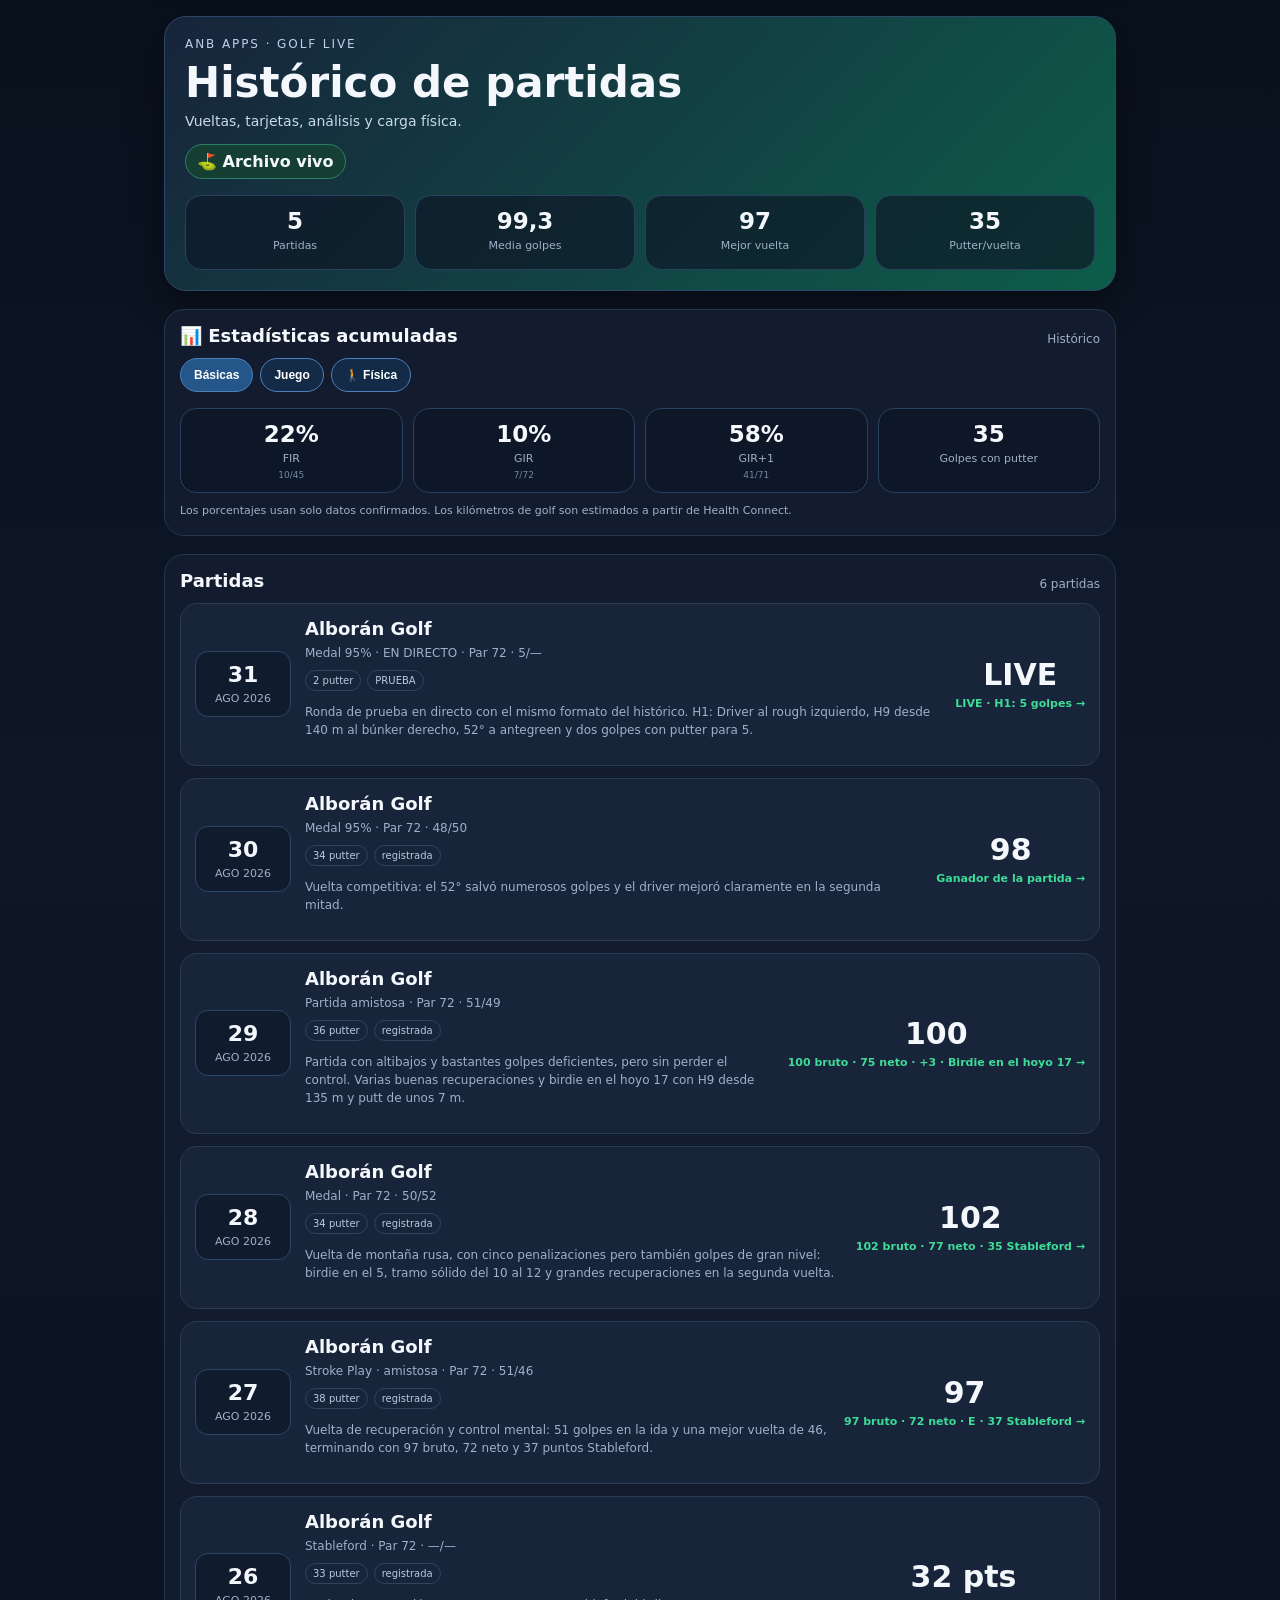
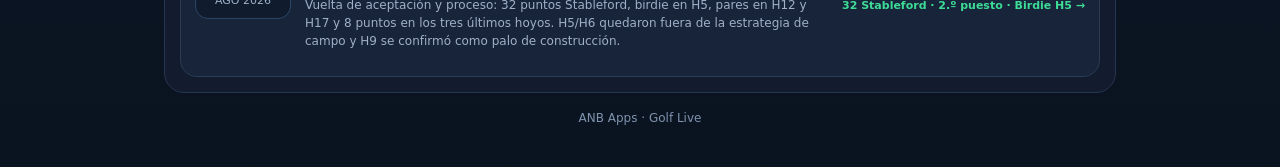
==== commit 280666dc: "Remove companion search and round filters from history home" ====
--- a/index.html
+++ b/index.html
@@ -1 +1 @@
-<!doctype html><html lang="es"><head><meta charset="utf-8"><meta name="viewport" content="width=device-width,initial-scale=1,viewport-fit=cover"><meta name="theme-color" content="#0b1220"><title>ANB Golf · Histórico</title><style>:root{--bg:#0b1220;--panel:#121c2e;--panel2:#18243a;--text:#f4f7fb;--muted:#9fb0c8;--line:#263650;--good:#3ddc97;--accent:#6aa8ff;--gold:#f7c85b;--danger:#ff8e9a}*{box-sizing:border-box}body{margin:0;min-height:100vh;background:linear-gradient(180deg,#09111d,#0d1726 45%,#0a1320);color:var(--text);font-family:Inter,system-ui,-apple-system,Segoe UI,Roboto,sans-serif}.wrap{max-width:980px;margin:auto;padding:16px 14px 42px}.hero{background:linear-gradient(135deg,#17243b,#0d5d4a);border:1px solid #2c4767;border-radius:22px;padding:20px;box-shadow:0 12px 35px #0006}.eyebrow{font-size:12px;letter-spacing:.16em;text-transform:uppercase;color:#bcd0ea}h1{margin:7px 0 4px;font-size:clamp(28px,6vw,42px)}.sub{color:#c9d8ea;font-size:14px;line-height:1.5}.badge{display:inline-flex;align-items:center;gap:7px;margin-top:12px;padding:7px 11px;border-radius:999px;background:#163f34;border:1px solid #2d8068;font-weight:700}.metrics,.stats-grid{display:grid;grid-template-columns:repeat(4,1fr);gap:10px;margin-top:16px}.metric,.stat-card{background:#0c1625aa;border:1px solid #29415f;border-radius:16px;padding:12px;text-align:center}.metric b,.stat-card b{font-size:23px;display:block}.metric span,.stat-card span{font-size:11px;color:var(--muted)}.stat-card small{display:block;margin-top:4px;color:#7188a3;font-size:9px}.section{margin-top:18px;background:var(--panel);border:1px solid var(--line);border-radius:20px;padding:15px}.section-head{display:flex;align-items:end;justify-content:space-between;gap:12px;margin-bottom:12px}.section h2{font-size:18px;margin:0}.count{color:var(--muted);font-size:12px}.tabs{display:flex;gap:7px;flex-wrap:wrap;margin:4px 0 13px}.tab{border:1px solid #4f7fb8;border-radius:999px;background:#142b47;color:#fff;padding:9px 13px;font-weight:800;font-size:12px;cursor:pointer}.tab.active{background:#24568a}.tab-panel{display:none}.tab-panel.active{display:block}.policy,.picker-help{font-size:11px;color:var(--muted);line-height:1.5;margin-top:10px}.callout{margin-top:11px;padding:11px 12px;border-left:4px solid var(--accent);background:#101d30;border-radius:10px;color:#d9e6f6;font-size:11px;line-height:1.5}.rounds{display:grid;gap:12px}.round{display:grid;grid-template-columns:96px 1fr auto;gap:14px;align-items:center;padding:14px;background:var(--panel2);border:1px solid #2a3b55;border-radius:17px;color:inherit;text-decoration:none}.date{background:#101b2d;border:1px solid #2d4565;border-radius:13px;padding:10px;text-align:center}.date b{display:block;font-size:22px}.date span{font-size:11px;text-transform:uppercase;color:var(--muted)}.round h3{margin:0 0 5px;font-size:18px}.meta,.summary{color:var(--muted);font-size:12px;line-height:1.5}.score{text-align:center;min-width:72px}.score b{display:block;font-size:30px}.score span{font-size:11px;color:var(--good);font-weight:800}.statline{display:flex;flex-wrap:wrap;gap:6px;margin-top:8px}.statline i{font-style:normal;font-size:10px;border:1px solid #30445f;border-radius:999px;padding:4px 7px;color:#b9cae0}.player-form{display:grid;grid-template-columns:1fr auto;gap:9px}.player-input,.select{width:100%;min-height:46px;border:1px solid #385273;border-radius:13px;background:#0d1829;color:#fff;padding:11px 13px;font:inherit;font-size:16px;outline:none}.player-button,.choose-player,.remove-player,.verify-player{border:0;border-radius:12px;background:linear-gradient(135deg,#397ed0,#216d58);color:#fff;padding:0 17px;font-weight:800;cursor:pointer;min-height:46px}.player-button:disabled{opacity:.55;cursor:wait}.player-status{margin-top:11px;color:#c8d8ea;font-size:12px;line-height:1.5}.player-results,.selected-players{display:grid;gap:8px;margin-top:11px}.player-result,.selected-player{display:grid;grid-template-columns:1fr auto;align-items:center;gap:12px;background:#101b2d;border:1px solid #2a3b55;border-radius:14px;padding:11px 12px}.player-result h3,.selected-player h3{margin:0;font-size:14px}.player-result p,.selected-player p{margin:4px 0 0;color:var(--muted);font-size:10px;line-height:1.45}.hcp-pill{min-width:64px;text-align:center;background:#123a31;border:1px solid #2f806b;border-radius:999px;padding:8px}.hcp-pill small{display:block;color:#9ad6c6;font-size:8px;font-weight:800}.hcp-pill b{font-size:19px}.choose-player,.remove-player,.verify-player{min-height:32px;padding:6px 10px;margin-top:7px;font-size:10px;border:1px solid #4976aa;background:#173658}.remove-player{border-color:#794b55;background:#432833}.verify-player{border-color:#2f806b;background:#123a31}.selected-title{display:flex;justify-content:space-between;align-items:center;margin-top:14px;font-size:12px;color:#bdd0e8}.official-note{color:var(--good);font-weight:800}.selected-empty{padding:12px;border:1px dashed #344a67;border-radius:13px;color:var(--muted);font-size:11px;text-align:center}.round-config{display:grid;grid-template-columns:1fr 1fr;gap:10px;margin-top:14px}.round-preview{margin-top:12px;padding:12px;border-radius:14px;background:#0d1829;border:1px solid #2a3b55;font-size:12px;line-height:1.55}.tag{display:inline-block;padding:4px 7px;border-radius:999px;border:1px solid #355176;color:#bcd0ea;margin:3px 3px 0 0;font-size:10px}.footer{text-align:center;color:#7f93ad;font-size:12px;margin-top:18px}.error{color:var(--danger)}@media(max-width:700px){.metrics,.stats-grid{grid-template-columns:repeat(2,1fr)}.round{grid-template-columns:74px 1fr}.score{grid-column:1/-1;display:flex;justify-content:flex-end;align-items:center;gap:8px}.player-form,.round-config{grid-template-columns:1fr}.player-button{width:100%}}</style></head><body><main class="wrap"><header class="hero"><div class="eyebrow">ANB Apps · Golf Live</div><h1>Histórico de partidas</h1><div class="sub">Vueltas, tarjetas, análisis, carga física y preparación de acompañantes.</div><div class="badge">⛳ Archivo vivo</div><div class="metrics" id="metrics"><div class="metric"><b>—</b><span>Partidas</span></div><div class="metric"><b>—</b><span>Media golpes</span></div><div class="metric"><b>—</b><span>Mejor vuelta</span></div><div class="metric"><b>—</b><span>Putter/vuelta</span></div></div></header><section class="section"><div class="section-head"><h2>📊 Estadísticas acumuladas</h2><div class="count">Histórico</div></div><div class="tabs"><button class="tab active" data-tab="basic">Básicas</button><button class="tab" data-tab="game">Juego</button><button class="tab" data-tab="physical">🚶 Física</button></div><div id="basic" class="tab-panel active"><div class="stats-grid" id="basicGrid"></div></div><div id="game" class="tab-panel"><div class="stats-grid" id="gameGrid"></div></div><div id="physical" class="tab-panel"><div class="stats-grid" id="physicalGrid"></div><div class="callout" id="physicalNote"></div></div><div class="policy">Los porcentajes usan solo datos confirmados. Los kilómetros de golf son estimados a partir de Health Connect.</div></section><section class="section player-picker"><div class="section-head"><h2>👥 Acompañantes</h2><div class="count official-note">RFEG · verificación oficial</div></div><form class="player-form" id="playerSearchForm"><input class="player-input" id="playerQuery" type="search" placeholder="Nombre, apellido o licencia · Ej.: Rafa Ordoño" minlength="2" required autocomplete="off"><button class="player-button" id="playerSearchButton" type="submit">Buscar</button></form><p class="picker-help"><b>Búsqueda flexible:</b> acepta un apellido, nombre + apellido, nombre completo o licencia. Si una búsqueda no devuelve resultados, la app prueba automáticamente variantes y elimina duplicados. Se priorizan coincidencias de Alborán/Almería cuando la Federación las identifica.</p><div class="player-status" id="playerStatus" aria-live="polite"></div><div class="player-results" id="playerResults"></div><div class="selected-title"><b>Jugadores seleccionados</b><span id="selectedCount">0</span></div><div class="selected-players" id="selectedPlayers"></div><div class="round-config"><label><span class="eyebrow">Modalidad</span><select class="select" id="gameMode"><option value="Medal">Medal</option><option value="Stableford">Stableford</option><option value="Match Play">Match Play</option></select></label><label><span class="eyebrow">Reducción</span><select class="select" id="allowance"><option value="95">95 %</option><option value="100">100 %</option><option value="90">90 %</option><option value="85">85 %</option></select></label></div><div class="round-preview" id="roundPreview"></div></section><section class="section"><div class="section-head"><h2>Partidas</h2><div class="count" id="count">Cargando…</div></div><div class="rounds" id="rounds"></div></section><footer class="footer">ANB Apps · Golf Live</footer></main><script>const HANDICAP_API='https://servicio-handicap.savory-knoll-4750.chatgpt.site/api/handicap',PLAYER_STORAGE='anbGolfNextPlayers',CONFIG_STORAGE='anbGolfNextConfig';const $=id=>document.getElementById(id),fmtDate=date=>new Intl.DateTimeFormat('es-ES',{day:'2-digit',month:'short',year:'numeric'}).format(new Date(date+'T12:00:00'));const mean=v=>v.length?v.reduce((a,b)=>a+b,0)/v.length:null,vals=(rs,fn)=>rs.map(fn).filter(Number.isFinite),sum=(rs,fn)=>vals(rs,fn).reduce((a,b)=>a+b,0),pct=(h,k)=>k?Math.round(h/k*100):null,show=v=>v==null?'—':Number.isInteger(v)?v:v.toFixed(1).replace('.',','),show2=v=>Number.isFinite(v)?v.toFixed(2).replace('.',','):'—';const card=(v,l,d='')=>`<div class="stat-card"><b>${v}</b><span>${l}</span><small>${d}</small></div>`,esc=v=>String(v??'').replace(/[&<>"']/g,c=>({'&':'&amp;','<':'&lt;','>':'&gt;','"':'&quot;',"'":'&#39;'}[c])),norm=v=>String(v??'').normalize('NFD').replace(/[\u0300-\u036f]/g,'').toLowerCase().replace(/[^a-z0-9]+/g,' ').trim(),hcp=v=>Number(v).toLocaleString('es-ES',{minimumFractionDigits:1,maximumFractionDigits:1});document.querySelectorAll('.tab').forEach(b=>b.onclick=()=>{document.querySelectorAll('.tab').forEach(x=>x.classList.toggle('active',x===b));document.querySelectorAll('.tab-panel').forEach(p=>p.classList.toggle('active',p.id===b.dataset.tab))});async function load(){try{const data=await fetch('./rounds.json',{cache:'no-cache'}).then(r=>r.json()),rounds=[...data.rounds].sort((a,b)=>b.date.localeCompare(a.date)),real=rounds.filter(r=>!r.test),scores=vals(real,r=>r.score),putts=vals(real,r=>r.stats?.putterStrokes??r.putts);$('metrics').innerHTML=card(real.length,'Partidas')+card(show(mean(scores)),'Media golpes')+card(scores.length?Math.min(...scores):'—','Mejor vuelta')+card(show(mean(putts)),'Putter/vuelta');const agg=key=>real.reduce((a,r)=>{const s=r.stats?.[key];if(s&&Number.isFinite(s.hit)&&s.known){a.hit+=s.hit;a.known+=s.known}return a},{hit:0,known:0}),fir=agg('fir'),gir=agg('gir'),gp=agg('girPlus1');$('basicGrid').innerHTML=card((pct(fir.hit,fir.known)??'—')+'%','FIR',`${fir.hit}/${fir.known}`)+card((pct(gir.hit,gir.known)??'—')+'%','GIR',`${gir.hit}/${gir.known}`)+card((pct(gp.hit,gp.known)??'—')+'%','GIR+1',`${gp.hit}/${gp.known}`)+card(show(mean(putts)),'Golpes con putter');const p3=vals(real,r=>r.stats?.scoring?.par3Avg),p4=vals(real,r=>r.stats?.scoring?.par4Avg),p5=vals(real,r=>r.stats?.scoring?.par5Avg),tri=sum(real,r=>r.stats?.scoring?.tripleOrWorse);$('gameGrid').innerHTML=card(show(mean(p3)),'Media pares 3')+card(show(mean(p4)),'Media pares 4')+card(show(mean(p5)),'Media pares 5')+card(tri,'Hoyos de daño','triple bogey o peor');const phys=real.filter(r=>Number.isFinite(r.physical?.stepsGolfWindow)),km=sum(phys,r=>r.physical.kmGolfEstimated),steps=sum(phys,r=>r.physical.stepsGolfWindow);$('physicalGrid').innerHTML=card(steps.toLocaleString('es-ES'),'Pasos golf')+card(show2(km)+' km','Km golf')+card(show2(mean(vals(phys,r=>r.physical.kmGolfEstimated)))+' km','Km/vuelta')+card(Math.round(mean(vals(phys,r=>r.physical.stepsGolfWindow)))||'—','Pasos/vuelta');$('physicalNote').textContent='Pasos medidos por Health Connect; kilómetros estimados con la calibración almacenada en rounds.json.';$('count').textContent=rounds.length+' partidas';$('rounds').innerHTML=rounds.map(r=>{const d=fmtDate(r.date).replace('.','').split(' '),s=r.stats||{};return `<a class="round" href="${r.path}"><div class="date"><b>${d[0]}</b><span>${d.slice(1).join(' ')}</span></div><div><h3>${esc(r.course)}</h3><div class="meta">${esc(r.format)} · Par ${r.par} · ${r.front??'—'}/${r.back??'—'}</div><div class="statline"><i>${s.putterStrokes??r.putts??'—'} putter</i><i>${r.test?'PRUEBA':'registrada'}</i></div><p class="summary">${esc(r.summary??'')}</p></div><div class="score"><b>${Number.isFinite(r.score)?r.score:(Number.isFinite(r.stableford)?r.stableford+' pts':'LIVE')}</b><span>${esc(r.result??'Ver tarjeta')} →</span></div></a>`}).join('')}catch(e){$('rounds').innerHTML='<div class="error">'+esc(e.message)+'</div>'}}function saved(){try{return JSON.parse(localStorage.getItem(PLAYER_STORAGE)||'[]')}catch{return []}}function saveAll(v){localStorage.setItem(PLAYER_STORAGE,JSON.stringify(v));renderSelected()}function aff(p){const a=p.affiliation;if(!a)return '';return a.affiliationType==='club'?[a.club,a.province].filter(Boolean).join(' · '):a.province?('Territorial · '+a.province):''}function priority(p){const t=norm([p.name,p.license,aff(p)].join(' '));return (t.includes('alboran')?5:0)+(t.includes('almeria')?3:0)+(t.includes('andalucia')?1:0)}function variants(q){const raw=q.trim(),n=norm(raw),parts=n.split(' ').filter(Boolean),out=[raw,n];if(/^[a-z]{2,4}\d{5,}$/i.test(raw.replace(/\s/g,'')))out.unshift(raw.replace(/\s/g,'').toUpperCase());if(parts.length>1){out.push(parts.slice(1).join(' '),parts.slice(-2).join(' '),parts[0]+' '+parts[parts.length-1]);if(parts.length>2)out.push(parts[0]+' '+parts[1],parts[1]+' '+parts[2]);}return [...new Set(out.filter(x=>x.length>=2))].slice(0,6)}async function api(query){const r=await fetch(HANDICAP_API,{method:'POST',headers:{'content-type':'application/json'},body:JSON.stringify({query})}),d=await r.json();if(!r.ok||d.error)throw new Error(d.error||'No se pudo completar la consulta');return d}let matches=[];async function flexibleSearch(q){const qs=variants(q),map=new Map(),errors=[];for(const v of qs){try{const d=await api(v);for(const p of d.players||[])if(p?.license)map.set(p.license,{...p,checkedAt:d.checkedAt||p.checkedAt})}catch(e){errors.push(e.message)}}const queryNorm=norm(q);return [...map.values()].sort((a,b)=>{const an=norm(a.name),bn=norm(b.name),am=an.includes(queryNorm)?4:0,bm=bn.includes(queryNorm)?4:0;return (bm+priority(b))-(am+priority(a))||an.localeCompare(bn,'es')})}function renderMatches(){ $('playerResults').innerHTML=matches.map((p,i)=>`<article class="player-result"><div><h3>${esc(p.name)}</h3><p>Licencia ${esc(p.license)}${aff(p)?' · '+esc(aff(p)):''}</p><button class="choose-player" type="button" data-player="${i}">Seleccionar y verificar</button></div><div class="hcp-pill"><small>HCP</small><b>${hcp(p.handicap)}</b></div></article>`).join('')}async function verify(p){const attempts=[p.license,p.name].filter(Boolean);for(const q of attempts){try{const d=await api(q),found=(d.players||[]).find(x=>x.license===p.license);if(found)return {...found,checkedAt:d.checkedAt||new Date().toISOString()}}catch{}}throw new Error('No se pudo verificar de nuevo este jugador en la RFEG.')}function renderSelected(){const ps=saved();$('selectedCount').textContent=ps.length+(ps.length===1?' jugador':' jugadores');$('selectedPlayers').innerHTML=ps.length?ps.map((p,i)=>`<article class="selected-player"><div><h3>${esc(p.name)}</h3><p>Licencia ${esc(p.license)} · HCP ${hcp(p.handicap)}${aff(p)?' · '+esc(aff(p)):''}</p><button class="verify-player" type="button" data-verify="${i}">↻ Verificar HCP</button> <button class="remove-player" type="button" data-remove="${i}">Quitar</button></div><div class="hcp-pill"><small>HCP</small><b>${hcp(p.handicap)}</b></div></article>`).join(''):'<div class="selected-empty">Todavía no has seleccionado acompañantes.</div>';renderPreview()}function renderPreview(){const ps=saved(),mode=$('gameMode').value,allow=$('allowance').value;localStorage.setItem(CONFIG_STORAGE,JSON.stringify({mode,allowance:Number(allow)}));$('roundPreview').innerHTML=`<b>Próxima partida</b><br>${esc(mode)} · reducción ${allow}%<br>${ps.length?ps.map(p=>`<span class="tag">${esc(p.name)} · HCP ${hcp(p.handicap)}</span>`).join(''):'Selecciona acompañantes para preparar la partida.'}<div class="picker-help">Antes de crear la tarjeta se volverá a verificar el HCP oficial de cada seleccionado.</div>`}$('playerSearchForm').addEventListener('submit',async e=>{e.preventDefault();const q=$('playerQuery').value.trim();$('playerSearchButton').disabled=true;$('playerSearchButton').textContent='Consultando…';$('playerStatus').textContent='Buscando en RFEG y probando variantes…';$('playerResults').innerHTML='';try{matches=await flexibleSearch(q);$('playerStatus').textContent=matches.length?`${matches.length} coincidencia${matches.length===1?'':'s'} · ordenadas por relevancia`:'Sin resultados. Prueba con otro apellido o con la licencia completa.';renderMatches()}catch(err){$('playerStatus').innerHTML='<span class="error">'+esc(err.message)+'</span>'}finally{$('playerSearchButton').disabled=false;$('playerSearchButton').textContent='Buscar'}});$('playerResults').addEventListener('click',async e=>{const b=e.target.closest('[data-player]');if(!b)return;const p=matches[Number(b.dataset.player)];b.disabled=true;b.textContent='Verificando…';try{const fresh=await verify(p),ps=saved(),idx=ps.findIndex(x=>x.license===fresh.license);idx>=0?ps[idx]=fresh:ps.push(fresh);saveAll(ps);$('playerStatus').textContent=`✓ ${fresh.name} verificado · HCP ${hcp(fresh.handicap)}`}catch(err){$('playerStatus').innerHTML='<span class="error">'+esc(err.message)+'</span>'}finally{b.disabled=false;b.textContent='Seleccionar y verificar'}});$('selectedPlayers').addEventListener('click',async e=>{const rem=e.target.closest('[data-remove]'),ver=e.target.closest('[data-verify]'),ps=saved();if(rem){ps.splice(Number(rem.dataset.remove),1);saveAll(ps);$('playerStatus').textContent='Jugador eliminado.';return}if(ver){const i=Number(ver.dataset.verify),old=ps[i];ver.disabled=true;ver.textContent='Verificando…';try{ps[i]=await verify(old);saveAll(ps);$('playerStatus').textContent=`✓ HCP actualizado: ${ps[i].name} · ${hcp(ps[i].handicap)}`}catch(err){$('playerStatus').innerHTML='<span class="error">'+esc(err.message)+'</span>'}finally{ver.disabled=false;ver.textContent='↻ Verificar HCP'}}});const cfg=(()=>{try{return JSON.parse(localStorage.getItem(CONFIG_STORAGE)||'{}')}catch{return {}}})();if(cfg.mode)$('gameMode').value=cfg.mode;if(cfg.allowance)$('allowance').value=String(cfg.allowance);$('gameMode').onchange=renderPreview;$('allowance').onchange=renderPreview;renderSelected();load();</script></body></html>+<!doctype html><html lang="es"><head><meta charset="utf-8"><meta name="viewport" content="width=device-width,initial-scale=1,viewport-fit=cover"><meta name="theme-color" content="#0b1220"><title>ANB Golf · Histórico</title><style>:root{--bg:#0b1220;--panel:#121c2e;--panel2:#18243a;--text:#f4f7fb;--muted:#9fb0c8;--line:#263650;--good:#3ddc97;--accent:#6aa8ff}*{box-sizing:border-box}body{margin:0;min-height:100vh;background:linear-gradient(180deg,#09111d,#0d1726 45%,#0a1320);color:var(--text);font-family:Inter,system-ui,-apple-system,Segoe UI,Roboto,sans-serif}.wrap{max-width:980px;margin:auto;padding:16px 14px 42px}.hero{background:linear-gradient(135deg,#17243b,#0d5d4a);border:1px solid #2c4767;border-radius:22px;padding:20px;box-shadow:0 12px 35px #0006}.eyebrow{font-size:12px;letter-spacing:.16em;text-transform:uppercase;color:#bcd0ea}h1{margin:7px 0 4px;font-size:clamp(28px,6vw,42px)}.sub{color:#c9d8ea;font-size:14px;line-height:1.5}.badge{display:inline-flex;align-items:center;gap:7px;margin-top:12px;padding:7px 11px;border-radius:999px;background:#163f34;border:1px solid #2d8068;font-weight:700}.metrics,.stats-grid{display:grid;grid-template-columns:repeat(4,1fr);gap:10px;margin-top:16px}.metric,.stat-card{background:#0c1625aa;border:1px solid #29415f;border-radius:16px;padding:12px;text-align:center}.metric b,.stat-card b{font-size:23px;display:block}.metric span,.stat-card span{font-size:11px;color:var(--muted)}.stat-card small{display:block;margin-top:4px;color:#7188a3;font-size:9px}.section{margin-top:18px;background:var(--panel);border:1px solid var(--line);border-radius:20px;padding:15px}.section-head{display:flex;align-items:end;justify-content:space-between;gap:12px;margin-bottom:12px}.section h2{font-size:18px;margin:0}.count{color:var(--muted);font-size:12px}.tabs{display:flex;gap:7px;flex-wrap:wrap;margin:4px 0 13px}.tab{border:1px solid #4f7fb8;border-radius:999px;background:#142b47;color:#fff;padding:9px 13px;font-weight:800;font-size:12px;cursor:pointer}.tab.active{background:#24568a}.tab-panel{display:none}.tab-panel.active{display:block}.policy{font-size:11px;color:var(--muted);line-height:1.5;margin-top:10px}.callout{margin-top:11px;padding:11px 12px;border-left:4px solid var(--accent);background:#101d30;border-radius:10px;color:#d9e6f6;font-size:11px;line-height:1.5}.rounds{display:grid;gap:12px}.round{display:grid;grid-template-columns:96px 1fr auto;gap:14px;align-items:center;padding:14px;background:var(--panel2);border:1px solid #2a3b55;border-radius:17px;color:inherit;text-decoration:none}.date{background:#101b2d;border:1px solid #2d4565;border-radius:13px;padding:10px;text-align:center}.date b{display:block;font-size:22px}.date span{font-size:11px;text-transform:uppercase;color:var(--muted)}.round h3{margin:0 0 5px;font-size:18px}.meta,.summary{color:var(--muted);font-size:12px;line-height:1.5}.score{text-align:center;min-width:72px}.score b{display:block;font-size:30px}.score span{font-size:11px;color:var(--good);font-weight:800}.statline{display:flex;flex-wrap:wrap;gap:6px;margin-top:8px}.statline i{font-style:normal;font-size:10px;border:1px solid #30445f;border-radius:999px;padding:4px 7px;color:#b9cae0}.footer{text-align:center;color:#7f93ad;font-size:12px;margin-top:18px}.error{color:#ff8e9a}@media(max-width:700px){.metrics,.stats-grid{grid-template-columns:repeat(2,1fr)}.round{grid-template-columns:74px 1fr}.score{grid-column:1/-1;display:flex;justify-content:flex-end;align-items:center;gap:8px}}</style></head><body><main class="wrap"><header class="hero"><div class="eyebrow">ANB Apps · Golf Live</div><h1>Histórico de partidas</h1><div class="sub">Vueltas, tarjetas, análisis y carga física.</div><div class="badge">⛳ Archivo vivo</div><div class="metrics" id="metrics"><div class="metric"><b>—</b><span>Partidas</span></div><div class="metric"><b>—</b><span>Media golpes</span></div><div class="metric"><b>—</b><span>Mejor vuelta</span></div><div class="metric"><b>—</b><span>Putter/vuelta</span></div></div></header><section class="section"><div class="section-head"><h2>📊 Estadísticas acumuladas</h2><div class="count">Histórico</div></div><div class="tabs"><button class="tab active" data-tab="basic">Básicas</button><button class="tab" data-tab="game">Juego</button><button class="tab" data-tab="physical">🚶 Física</button></div><div id="basic" class="tab-panel active"><div class="stats-grid" id="basicGrid"></div></div><div id="game" class="tab-panel"><div class="stats-grid" id="gameGrid"></div></div><div id="physical" class="tab-panel"><div class="stats-grid" id="physicalGrid"></div><div class="callout" id="physicalNote"></div></div><div class="policy">Los porcentajes usan solo datos confirmados. Los kilómetros de golf son estimados a partir de Health Connect.</div></section><section class="section"><div class="section-head"><h2>Partidas</h2><div class="count" id="count">Cargando…</div></div><div class="rounds" id="rounds"></div></section><footer class="footer">ANB Apps · Golf Live</footer></main><script>const $=id=>document.getElementById(id),fmtDate=date=>new Intl.DateTimeFormat('es-ES',{day:'2-digit',month:'short',year:'numeric'}).format(new Date(date+'T12:00:00'));const mean=v=>v.length?v.reduce((a,b)=>a+b,0)/v.length:null,vals=(rs,fn)=>rs.map(fn).filter(Number.isFinite),sum=(rs,fn)=>vals(rs,fn).reduce((a,b)=>a+b,0),pct=(h,k)=>k?Math.round(h/k*100):null,show=v=>v==null?'—':Number.isInteger(v)?v:v.toFixed(1).replace('.',','),show2=v=>Number.isFinite(v)?v.toFixed(2).replace('.',','):'—',esc=v=>String(v??'').replace(/[&<>"']/g,c=>({'&':'&amp;','<':'&lt;','>':'&gt;','"':'&quot;',"'":'&#39;'}[c])),card=(v,l,d='')=>`<div class="stat-card"><b>${v}</b><span>${l}</span><small>${d}</small></div>`;document.querySelectorAll('.tab').forEach(b=>b.onclick=()=>{document.querySelectorAll('.tab').forEach(x=>x.classList.toggle('active',x===b));document.querySelectorAll('.tab-panel').forEach(p=>p.classList.toggle('active',p.id===b.dataset.tab))});async function load(){try{const data=await fetch('./rounds.json',{cache:'no-store'}).then(r=>r.json()),rounds=[...data.rounds].sort((a,b)=>b.date.localeCompare(a.date)),real=rounds.filter(r=>!r.test),scores=vals(real,r=>r.score),putts=vals(real,r=>r.stats?.putterStrokes??r.putts);$('metrics').innerHTML=card(real.length,'Partidas')+card(show(mean(scores)),'Media golpes')+card(scores.length?Math.min(...scores):'—','Mejor vuelta')+card(show(mean(putts)),'Putter/vuelta');const agg=key=>real.reduce((a,r)=>{const s=r.stats?.[key];if(s&&Number.isFinite(s.hit)&&s.known){a.hit+=s.hit;a.known+=s.known}return a},{hit:0,known:0}),fir=agg('fir'),gir=agg('gir'),gp=agg('girPlus1');$('basicGrid').innerHTML=card((pct(fir.hit,fir.known)??'—')+'%','FIR',`${fir.hit}/${fir.known}`)+card((pct(gir.hit,gir.known)??'—')+'%','GIR',`${gir.hit}/${gir.known}`)+card((pct(gp.hit,gp.known)??'—')+'%','GIR+1',`${gp.hit}/${gp.known}`)+card(show(mean(putts)),'Golpes con putter');const p3=vals(real,r=>r.stats?.scoring?.par3Avg),p4=vals(real,r=>r.stats?.scoring?.par4Avg),p5=vals(real,r=>r.stats?.scoring?.par5Avg),tri=sum(real,r=>r.stats?.scoring?.tripleOrWorse);$('gameGrid').innerHTML=card(show(mean(p3)),'Media pares 3')+card(show(mean(p4)),'Media pares 4')+card(show(mean(p5)),'Media pares 5')+card(tri,'Hoyos de daño','triple bogey o peor');const phys=real.filter(r=>Number.isFinite(r.physical?.stepsGolfWindow)),km=sum(phys,r=>r.physical.kmGolfEstimated),steps=sum(phys,r=>r.physical.stepsGolfWindow);$('physicalGrid').innerHTML=card(steps.toLocaleString('es-ES'),'Pasos golf')+card(show2(km)+' km','Km golf')+card(show2(mean(vals(phys,r=>r.physical.kmGolfEstimated)))+' km','Km/vuelta')+card(Math.round(mean(vals(phys,r=>r.physical.stepsGolfWindow)))||'—','Pasos/vuelta');$('physicalNote').textContent='Pasos medidos por Health Connect; kilómetros estimados con la calibración almacenada en rounds.json.';$('count').textContent=rounds.length+' partidas';$('rounds').innerHTML=rounds.map(r=>{const d=fmtDate(r.date).replace('.','').split(' '),s=r.stats||{};return `<a class="round" href="${r.path}"><div class="date"><b>${d[0]}</b><span>${d.slice(1).join(' ')}</span></div><div><h3>${esc(r.course)}</h3><div class="meta">${esc(r.format)} · Par ${r.par} · ${r.front??'—'}/${r.back??'—'}</div><div class="statline"><i>${s.putterStrokes??r.putts??'—'} putter</i><i>${r.test?'PRUEBA':'registrada'}</i></div><p class="summary">${esc(r.summary??'')}</p></div><div class="score"><b>${Number.isFinite(r.score)?r.score:(Number.isFinite(r.stableford)?r.stableford+' pts':'LIVE')}</b><span>${esc(r.result??'Ver tarjeta')} →</span></div></a>`}).join('')}catch(e){$('rounds').innerHTML='<div class="error">'+esc(e.message)+'</div>'}}load();</script></body></html>
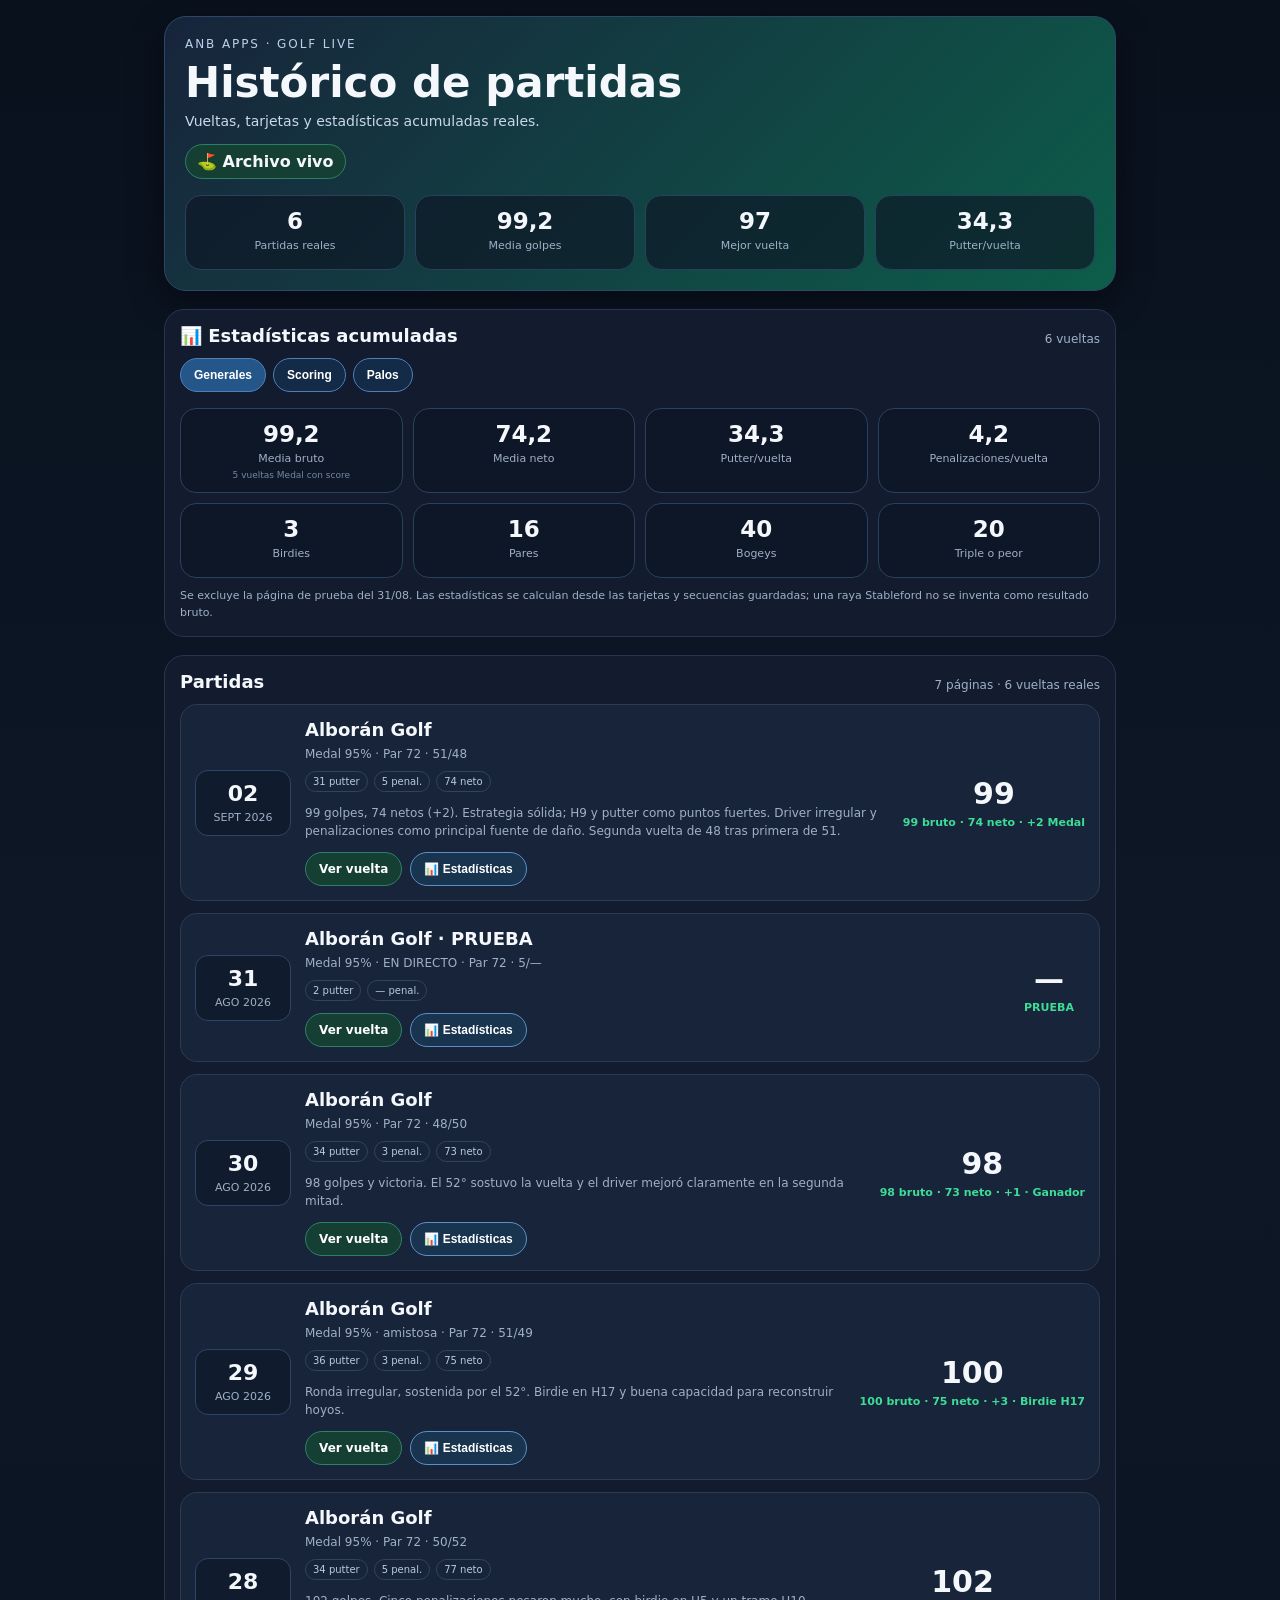
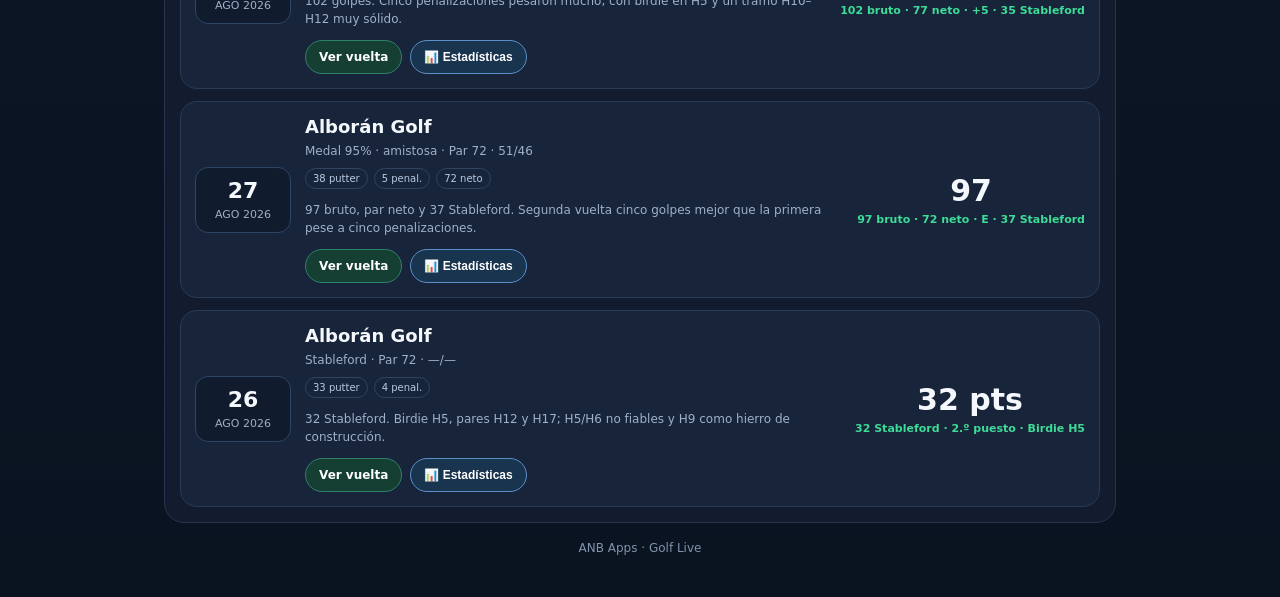
==== commit ba2f83ce: "Restaura estadísticas acumuladas y por vuelta" ====
--- a/index.html
+++ b/index.html
@@ -1 +1 @@
-<!doctype html><html lang="es"><head><meta charset="utf-8"><meta name="viewport" content="width=device-width,initial-scale=1,viewport-fit=cover"><meta name="theme-color" content="#0b1220"><title>ANB Golf · Histórico</title><style>:root{--bg:#0b1220;--panel:#121c2e;--panel2:#18243a;--text:#f4f7fb;--muted:#9fb0c8;--line:#263650;--good:#3ddc97;--accent:#6aa8ff}*{box-sizing:border-box}body{margin:0;min-height:100vh;background:linear-gradient(180deg,#09111d,#0d1726 45%,#0a1320);color:var(--text);font-family:Inter,system-ui,-apple-system,Segoe UI,Roboto,sans-serif}.wrap{max-width:980px;margin:auto;padding:16px 14px 42px}.hero{background:linear-gradient(135deg,#17243b,#0d5d4a);border:1px solid #2c4767;border-radius:22px;padding:20px;box-shadow:0 12px 35px #0006}.eyebrow{font-size:12px;letter-spacing:.16em;text-transform:uppercase;color:#bcd0ea}h1{margin:7px 0 4px;font-size:clamp(28px,6vw,42px)}.sub{color:#c9d8ea;font-size:14px;line-height:1.5}.badge{display:inline-flex;align-items:center;gap:7px;margin-top:12px;padding:7px 11px;border-radius:999px;background:#163f34;border:1px solid #2d8068;font-weight:700}.metrics,.stats-grid{display:grid;grid-template-columns:repeat(4,1fr);gap:10px;margin-top:16px}.metric,.stat-card{background:#0c1625aa;border:1px solid #29415f;border-radius:16px;padding:12px;text-align:center}.metric b,.stat-card b{font-size:23px;display:block}.metric span,.stat-card span{font-size:11px;color:var(--muted)}.stat-card small{display:block;margin-top:4px;color:#7188a3;font-size:9px}.section{margin-top:18px;background:var(--panel);border:1px solid var(--line);border-radius:20px;padding:15px}.section-head{display:flex;align-items:end;justify-content:space-between;gap:12px;margin-bottom:12px}.section h2{font-size:18px;margin:0}.count{color:var(--muted);font-size:12px}.tabs{display:flex;gap:7px;flex-wrap:wrap;margin:4px 0 13px}.tab{border:1px solid #4f7fb8;border-radius:999px;background:#142b47;color:#fff;padding:9px 13px;font-weight:800;font-size:12px;cursor:pointer}.tab.active{background:#24568a}.tab-panel{display:none}.tab-panel.active{display:block}.policy{font-size:11px;color:var(--muted);line-height:1.5;margin-top:10px}.callout{margin-top:11px;padding:11px 12px;border-left:4px solid var(--accent);background:#101d30;border-radius:10px;color:#d9e6f6;font-size:11px;line-height:1.5}.rounds{display:grid;gap:12px}.round{display:grid;grid-template-columns:96px 1fr auto;gap:14px;align-items:center;padding:14px;background:var(--panel2);border:1px solid #2a3b55;border-radius:17px;color:inherit;text-decoration:none}.date{background:#101b2d;border:1px solid #2d4565;border-radius:13px;padding:10px;text-align:center}.date b{display:block;font-size:22px}.date span{font-size:11px;text-transform:uppercase;color:var(--muted)}.round h3{margin:0 0 5px;font-size:18px}.meta,.summary{color:var(--muted);font-size:12px;line-height:1.5}.score{text-align:center;min-width:72px}.score b{display:block;font-size:30px}.score span{font-size:11px;color:var(--good);font-weight:800}.statline{display:flex;flex-wrap:wrap;gap:6px;margin-top:8px}.statline i{font-style:normal;font-size:10px;border:1px solid #30445f;border-radius:999px;padding:4px 7px;color:#b9cae0}.footer{text-align:center;color:#7f93ad;font-size:12px;margin-top:18px}.error{color:#ff8e9a}@media(max-width:700px){.metrics,.stats-grid{grid-template-columns:repeat(2,1fr)}.round{grid-template-columns:74px 1fr}.score{grid-column:1/-1;display:flex;justify-content:flex-end;align-items:center;gap:8px}}</style></head><body><main class="wrap"><header class="hero"><div class="eyebrow">ANB Apps · Golf Live</div><h1>Histórico de partidas</h1><div class="sub">Vueltas, tarjetas, análisis y carga física.</div><div class="badge">⛳ Archivo vivo</div><div class="metrics" id="metrics"><div class="metric"><b>—</b><span>Partidas</span></div><div class="metric"><b>—</b><span>Media golpes</span></div><div class="metric"><b>—</b><span>Mejor vuelta</span></div><div class="metric"><b>—</b><span>Putter/vuelta</span></div></div></header><section class="section"><div class="section-head"><h2>📊 Estadísticas acumuladas</h2><div class="count">Histórico</div></div><div class="tabs"><button class="tab active" data-tab="basic">Básicas</button><button class="tab" data-tab="game">Juego</button><button class="tab" data-tab="physical">🚶 Física</button></div><div id="basic" class="tab-panel active"><div class="stats-grid" id="basicGrid"></div></div><div id="game" class="tab-panel"><div class="stats-grid" id="gameGrid"></div></div><div id="physical" class="tab-panel"><div class="stats-grid" id="physicalGrid"></div><div class="callout" id="physicalNote"></div></div><div class="policy">Los porcentajes usan solo datos confirmados. Los kilómetros de golf son estimados a partir de Health Connect.</div></section><section class="section"><div class="section-head"><h2>Partidas</h2><div class="count" id="count">Cargando…</div></div><div class="rounds" id="rounds"></div></section><footer class="footer">ANB Apps · Golf Live</footer></main><script>const $=id=>document.getElementById(id),fmtDate=date=>new Intl.DateTimeFormat('es-ES',{day:'2-digit',month:'short',year:'numeric'}).format(new Date(date+'T12:00:00'));const mean=v=>v.length?v.reduce((a,b)=>a+b,0)/v.length:null,vals=(rs,fn)=>rs.map(fn).filter(Number.isFinite),sum=(rs,fn)=>vals(rs,fn).reduce((a,b)=>a+b,0),pct=(h,k)=>k?Math.round(h/k*100):null,show=v=>v==null?'—':Number.isInteger(v)?v:v.toFixed(1).replace('.',','),show2=v=>Number.isFinite(v)?v.toFixed(2).replace('.',','):'—',esc=v=>String(v??'').replace(/[&<>"']/g,c=>({'&':'&amp;','<':'&lt;','>':'&gt;','"':'&quot;',"'":'&#39;'}[c])),card=(v,l,d='')=>`<div class="stat-card"><b>${v}</b><span>${l}</span><small>${d}</small></div>`;document.querySelectorAll('.tab').forEach(b=>b.onclick=()=>{document.querySelectorAll('.tab').forEach(x=>x.classList.toggle('active',x===b));document.querySelectorAll('.tab-panel').forEach(p=>p.classList.toggle('active',p.id===b.dataset.tab))});async function load(){try{const data=await fetch('./rounds.json',{cache:'no-store'}).then(r=>r.json()),rounds=[...data.rounds].sort((a,b)=>b.date.localeCompare(a.date)),real=rounds.filter(r=>!r.test),scores=vals(real,r=>r.score),putts=vals(real,r=>r.stats?.putterStrokes??r.putts);$('metrics').innerHTML=card(real.length,'Partidas')+card(show(mean(scores)),'Media golpes')+card(scores.length?Math.min(...scores):'—','Mejor vuelta')+card(show(mean(putts)),'Putter/vuelta');const agg=key=>real.reduce((a,r)=>{const s=r.stats?.[key];if(s&&Number.isFinite(s.hit)&&s.known){a.hit+=s.hit;a.known+=s.known}return a},{hit:0,known:0}),fir=agg('fir'),gir=agg('gir'),gp=agg('girPlus1');$('basicGrid').innerHTML=card((pct(fir.hit,fir.known)??'—')+'%','FIR',`${fir.hit}/${fir.known}`)+card((pct(gir.hit,gir.known)??'—')+'%','GIR',`${gir.hit}/${gir.known}`)+card((pct(gp.hit,gp.known)??'—')+'%','GIR+1',`${gp.hit}/${gp.known}`)+card(show(mean(putts)),'Golpes con putter');const p3=vals(real,r=>r.stats?.scoring?.par3Avg),p4=vals(real,r=>r.stats?.scoring?.par4Avg),p5=vals(real,r=>r.stats?.scoring?.par5Avg),tri=sum(real,r=>r.stats?.scoring?.tripleOrWorse);$('gameGrid').innerHTML=card(show(mean(p3)),'Media pares 3')+card(show(mean(p4)),'Media pares 4')+card(show(mean(p5)),'Media pares 5')+card(tri,'Hoyos de daño','triple bogey o peor');const phys=real.filter(r=>Number.isFinite(r.physical?.stepsGolfWindow)),km=sum(phys,r=>r.physical.kmGolfEstimated),steps=sum(phys,r=>r.physical.stepsGolfWindow);$('physicalGrid').innerHTML=card(steps.toLocaleString('es-ES'),'Pasos golf')+card(show2(km)+' km','Km golf')+card(show2(mean(vals(phys,r=>r.physical.kmGolfEstimated)))+' km','Km/vuelta')+card(Math.round(mean(vals(phys,r=>r.physical.stepsGolfWindow)))||'—','Pasos/vuelta');$('physicalNote').textContent='Pasos medidos por Health Connect; kilómetros estimados con la calibración almacenada en rounds.json.';$('count').textContent=rounds.length+' partidas';$('rounds').innerHTML=rounds.map(r=>{const d=fmtDate(r.date).replace('.','').split(' '),s=r.stats||{};return `<a class="round" href="${r.path}"><div class="date"><b>${d[0]}</b><span>${d.slice(1).join(' ')}</span></div><div><h3>${esc(r.course)}</h3><div class="meta">${esc(r.format)} · Par ${r.par} · ${r.front??'—'}/${r.back??'—'}</div><div class="statline"><i>${s.putterStrokes??r.putts??'—'} putter</i><i>${r.test?'PRUEBA':'registrada'}</i></div><p class="summary">${esc(r.summary??'')}</p></div><div class="score"><b>${Number.isFinite(r.score)?r.score:(Number.isFinite(r.stableford)?r.stableford+' pts':'LIVE')}</b><span>${esc(r.result??'Ver tarjeta')} →</span></div></a>`}).join('')}catch(e){$('rounds').innerHTML='<div class="error">'+esc(e.message)+'</div>'}}load();</script></body></html>+<!doctype html><html lang="es"><head><meta charset="utf-8"><meta name="viewport" content="width=device-width,initial-scale=1,viewport-fit=cover"><meta name="theme-color" content="#0b1220"><title>ANB Golf · Histórico</title><style>:root{--bg:#0b1220;--panel:#121c2e;--panel2:#18243a;--text:#f4f7fb;--muted:#9fb0c8;--line:#263650;--good:#3ddc97;--warn:#f7c85b;--bad:#ff6b6b;--accent:#6aa8ff}*{box-sizing:border-box}body{margin:0;min-height:100vh;background:linear-gradient(180deg,#09111d,#0d1726 45%,#0a1320);color:var(--text);font-family:Inter,system-ui,-apple-system,Segoe UI,Roboto,sans-serif}.wrap{max-width:980px;margin:auto;padding:16px 14px 42px}.hero{background:linear-gradient(135deg,#17243b,#0d5d4a);border:1px solid #2c4767;border-radius:22px;padding:20px;box-shadow:0 12px 35px #0006}.eyebrow{font-size:12px;letter-spacing:.16em;text-transform:uppercase;color:#bcd0ea}h1{margin:7px 0 4px;font-size:clamp(28px,6vw,42px)}.sub{color:#c9d8ea;font-size:14px;line-height:1.5}.badge{display:inline-flex;align-items:center;gap:7px;margin-top:12px;padding:7px 11px;border-radius:999px;background:#163f34;border:1px solid #2d8068;font-weight:700}.metrics,.stats-grid{display:grid;grid-template-columns:repeat(4,1fr);gap:10px;margin-top:16px}.metric,.stat-card{background:#0c1625aa;border:1px solid #29415f;border-radius:16px;padding:12px;text-align:center}.metric b,.stat-card b{font-size:23px;display:block}.metric span,.stat-card span{font-size:11px;color:var(--muted)}.stat-card small{display:block;margin-top:4px;color:#7188a3;font-size:9px}.section{margin-top:18px;background:var(--panel);border:1px solid var(--line);border-radius:20px;padding:15px}.section-head{display:flex;align-items:end;justify-content:space-between;gap:12px;margin-bottom:12px}.section h2{font-size:18px;margin:0}.count{color:var(--muted);font-size:12px}.tabs{display:flex;gap:7px;flex-wrap:wrap;margin:4px 0 13px}.tab,.stats-btn,.open-btn{border:1px solid #4f7fb8;border-radius:999px;background:#142b47;color:#fff;padding:9px 13px;font-weight:800;font-size:12px;cursor:pointer;text-decoration:none}.tab.active{background:#24568a}.stats-btn{background:#19344f;border-color:#5b8fc9}.open-btn{background:#163f34;border-color:#2f806b}.tab-panel{display:none}.tab-panel.active{display:block}.rounds{display:grid;gap:12px}.round-card{background:var(--panel2);border:1px solid #2a3b55;border-radius:17px;overflow:hidden}.round-main{display:grid;grid-template-columns:96px 1fr auto;gap:14px;align-items:center;padding:14px}.date{background:#101b2d;border:1px solid #2d4565;border-radius:13px;padding:10px;text-align:center}.date b{display:block;font-size:22px}.date span{font-size:11px;text-transform:uppercase;color:var(--muted)}.round-main h3{margin:0 0 5px;font-size:18px}.meta,.summary{color:var(--muted);font-size:12px;line-height:1.5}.score{text-align:center;min-width:72px}.score b{display:block;font-size:30px}.score span{font-size:11px;color:var(--good);font-weight:800}.statline{display:flex;flex-wrap:wrap;gap:6px;margin-top:8px}.statline i{font-style:normal;font-size:10px;border:1px solid #30445f;border-radius:999px;padding:4px 7px;color:#b9cae0}.round-actions{display:flex;gap:8px;flex-wrap:wrap;margin-top:10px}.round-stats{display:none;border-top:1px solid #2a3b55;background:#101b2d;padding:14px}.round-stats.open{display:block}.round-stats-grid{display:grid;grid-template-columns:repeat(4,1fr);gap:8px}.mini{background:#0d1828;border:1px solid #263a55;border-radius:12px;padding:10px;text-align:center}.mini b{display:block;font-size:18px}.mini span{font-size:10px;color:var(--muted)}.clubs-title{font-size:11px;color:#c9d8ea;font-weight:800;margin:13px 0 7px}.club-row{display:grid;grid-template-columns:72px 1fr 34px;gap:8px;align-items:center;margin:7px 0;font-size:11px}.track{height:8px;background:#22324a;border-radius:999px;overflow:hidden}.fill{height:100%;background:#6aa8ff}.policy{font-size:11px;color:var(--muted);line-height:1.5;margin-top:10px}.footer{text-align:center;color:#7f93ad;font-size:12px;margin-top:18px}.error{color:#ff8e9a}@media(max-width:700px){.metrics,.stats-grid,.round-stats-grid{grid-template-columns:repeat(2,1fr)}.round-main{grid-template-columns:74px 1fr}.score{grid-column:1/-1;display:flex;justify-content:flex-end;align-items:center;gap:8px}.club-row{grid-template-columns:64px 1fr 30px}}</style></head><body><main class="wrap"><header class="hero"><div class="eyebrow">ANB Apps · Golf Live</div><h1>Histórico de partidas</h1><div class="sub">Vueltas, tarjetas y estadísticas acumuladas reales.</div><div class="badge">⛳ Archivo vivo</div><div class="metrics" id="metrics"></div></header><section class="section"><div class="section-head"><h2>📊 Estadísticas acumuladas</h2><div class="count" id="statsCount"></div></div><div class="tabs"><button class="tab active" data-tab="general">Generales</button><button class="tab" data-tab="scoring">Scoring</button><button class="tab" data-tab="clubs">Palos</button></div><div id="general" class="tab-panel active"><div class="stats-grid" id="generalGrid"></div></div><div id="scoring" class="tab-panel"><div class="stats-grid" id="scoringGrid"></div></div><div id="clubs" class="tab-panel"><div id="clubsAgg"></div></div><div class="policy">Se excluye la página de prueba del 31/08. Las estadísticas se calculan desde las tarjetas y secuencias guardadas; una raya Stableford no se inventa como resultado bruto.</div></section><section class="section"><div class="section-head"><h2>Partidas</h2><div class="count" id="count">Cargando…</div></div><div class="rounds" id="rounds"></div></section><footer class="footer">ANB Apps · Golf Live</footer></main><script>const $=id=>document.getElementById(id),fmtDate=date=>new Intl.DateTimeFormat('es-ES',{day:'2-digit',month:'short',year:'numeric'}).format(new Date(date+'T12:00:00')),mean=v=>v.length?v.reduce((a,b)=>a+b,0)/v.length:null,vals=(rs,fn)=>rs.map(fn).filter(Number.isFinite),sum=(rs,fn)=>vals(rs,fn).reduce((a,b)=>a+b,0),show=v=>v==null?'—':Number.isInteger(v)?v:v.toFixed(1).replace('.',','),esc=v=>String(v??'').replace(/[&<>"']/g,c=>({'&':'&amp;','<':'&lt;','>':'&gt;','"':'&quot;',"'":'&#39;'}[c])),card=(v,l,d='')=>`<div class="stat-card"><b>${v}</b><span>${l}</span><small>${d}</small></div>`;document.querySelectorAll('.tab').forEach(b=>b.onclick=()=>{document.querySelectorAll('.tab').forEach(x=>x.classList.toggle('active',x===b));document.querySelectorAll('.tab-panel').forEach(p=>p.classList.toggle('active',p.id===b.dataset.tab))});const avgKey=(rs,key)=>mean(vals(rs,r=>r.stats?.scoring?.[key]));function clubsAggregate(rs){const out={};rs.forEach(r=>Object.entries(r.stats?.clubs||{}).forEach(([k,v])=>out[k]=(out[k]||0)+v));return Object.entries(out).sort((a,b)=>b[1]-a[1])}function clubBars(entries,limit=99){if(!entries.length)return '<div class="policy">Sin datos de palos.</div>';const max=Math.max(...entries.map(x=>x[1]));return entries.slice(0,limit).map(([c,n])=>`<div class="club-row"><b>${esc(c)}</b><div class="track"><div class="fill" style="width:${Math.max(4,n/max*100)}%"></div></div><span>${n}</span></div>`).join('')}function roundStats(r){const s=r.stats||{},sc=s.scoring||{},clubs=Object.entries(s.clubs||{}).sort((a,b)=>b[1]-a[1]);return `<div class="round-stats-grid"><div class="mini"><b>${Number.isFinite(r.score)?r.score:'—'}</b><span>Bruto</span></div><div class="mini"><b>${Number.isFinite(r.netScore)?r.netScore:'—'}</b><span>Neto</span></div><div class="mini"><b>${s.putterStrokes??r.putts??'—'}</b><span>Putter</span></div><div class="mini"><b>${s.penalties??'—'}</b><span>Penalizaciones</span></div><div class="mini"><b>${show(sc.par3Avg)}</b><span>Media Par 3</span></div><div class="mini"><b>${show(sc.par4Avg)}</b><span>Media Par 4</span></div><div class="mini"><b>${show(sc.par5Avg)}</b><span>Media Par 5</span></div><div class="mini"><b>${sc.tripleOrWorse??'—'}</b><span>Triple o peor</span></div></div><div class="clubs-title">USO DE PALOS</div>${clubBars(clubs,6)}`}async function load(){try{const data=await fetch('./rounds.json?ts='+Date.now(),{cache:'no-store'}).then(r=>r.json()),rounds=[...data.rounds].sort((a,b)=>b.date.localeCompare(a.date)),real=rounds.filter(r=>!r.test),complete=real.filter(r=>Number.isFinite(r.score)),scores=vals(complete,r=>r.score),nets=vals(real,r=>r.netScore),putts=vals(real,r=>r.stats?.putterStrokes??r.putts),pens=vals(real,r=>r.stats?.penalties);$('metrics').innerHTML=card(real.length,'Partidas reales')+card(show(mean(scores)),'Media golpes')+card(scores.length?Math.min(...scores):'—','Mejor vuelta')+card(show(mean(putts)),'Putter/vuelta');$('statsCount').textContent=real.length+' vueltas';$('generalGrid').innerHTML=card(show(mean(scores)),'Media bruto',`${complete.length} vueltas Medal con score`)+card(show(mean(nets)),'Media neto')+card(show(mean(putts)),'Putter/vuelta')+card(show(mean(pens)),'Penalizaciones/vuelta')+card(sum(real,r=>r.stats?.scoring?.birdies),'Birdies')+card(sum(real,r=>r.stats?.scoring?.pars),'Pares')+card(sum(real,r=>r.stats?.scoring?.bogeys),'Bogeys')+card(sum(real,r=>r.stats?.scoring?.tripleOrWorse),'Triple o peor');$('scoringGrid').innerHTML=card(show(avgKey(real,'par3Avg')),'Media Par 3')+card(show(avgKey(real,'par4Avg')),'Media Par 4')+card(show(avgKey(real,'par5Avg')),'Media Par 5')+card(scores.length?show(Math.max(...scores)-Math.min(...scores)):'—','Rango de golpes','mejor a peor vuelta completa');$('clubsAgg').innerHTML=clubBars(clubsAggregate(real));$('count').textContent=rounds.length+' páginas · '+real.length+' vueltas reales';$('rounds').innerHTML=rounds.map((r,i)=>{const d=fmtDate(r.date).replace('.','').split(' '),s=r.stats||{},score=Number.isFinite(r.score)?r.score:(Number.isFinite(r.stableford)?r.stableford+' pts':'—');return `<article class="round-card"><div class="round-main"><div class="date"><b>${d[0]}</b><span>${d.slice(1).join(' ')}</span></div><div><h3>${esc(r.course)}${r.test?' · PRUEBA':''}</h3><div class="meta">${esc(r.format)} · Par ${r.par} · ${r.front??'—'}/${r.back??'—'}</div><div class="statline"><i>${s.putterStrokes??r.putts??'—'} putter</i><i>${s.penalties??'—'} penal.</i>${Number.isFinite(r.netScore)?`<i>${r.netScore} neto</i>`:''}</div><p class="summary">${esc(r.summary??'')}</p><div class="round-actions"><a class="open-btn" href="${r.path}">Ver vuelta</a><button class="stats-btn" data-stats="${i}">📊 Estadísticas</button></div></div><div class="score"><b>${score}</b><span>${esc(r.result??'')}</span></div></div><div class="round-stats" id="stats-${i}">${r.test?'<div class="policy">Página de prueba: no entra en el histórico estadístico.</div>':roundStats(r)}</div></article>`}).join('');document.querySelectorAll('[data-stats]').forEach(b=>b.onclick=()=>{const p=$('stats-'+b.dataset.stats),open=p.classList.toggle('open');b.textContent=open?'✕ Cerrar estadísticas':'📊 Estadísticas'})}catch(e){$('rounds').innerHTML='<div class="error">'+esc(e.message)+'</div>'}}load();</script></body></html>
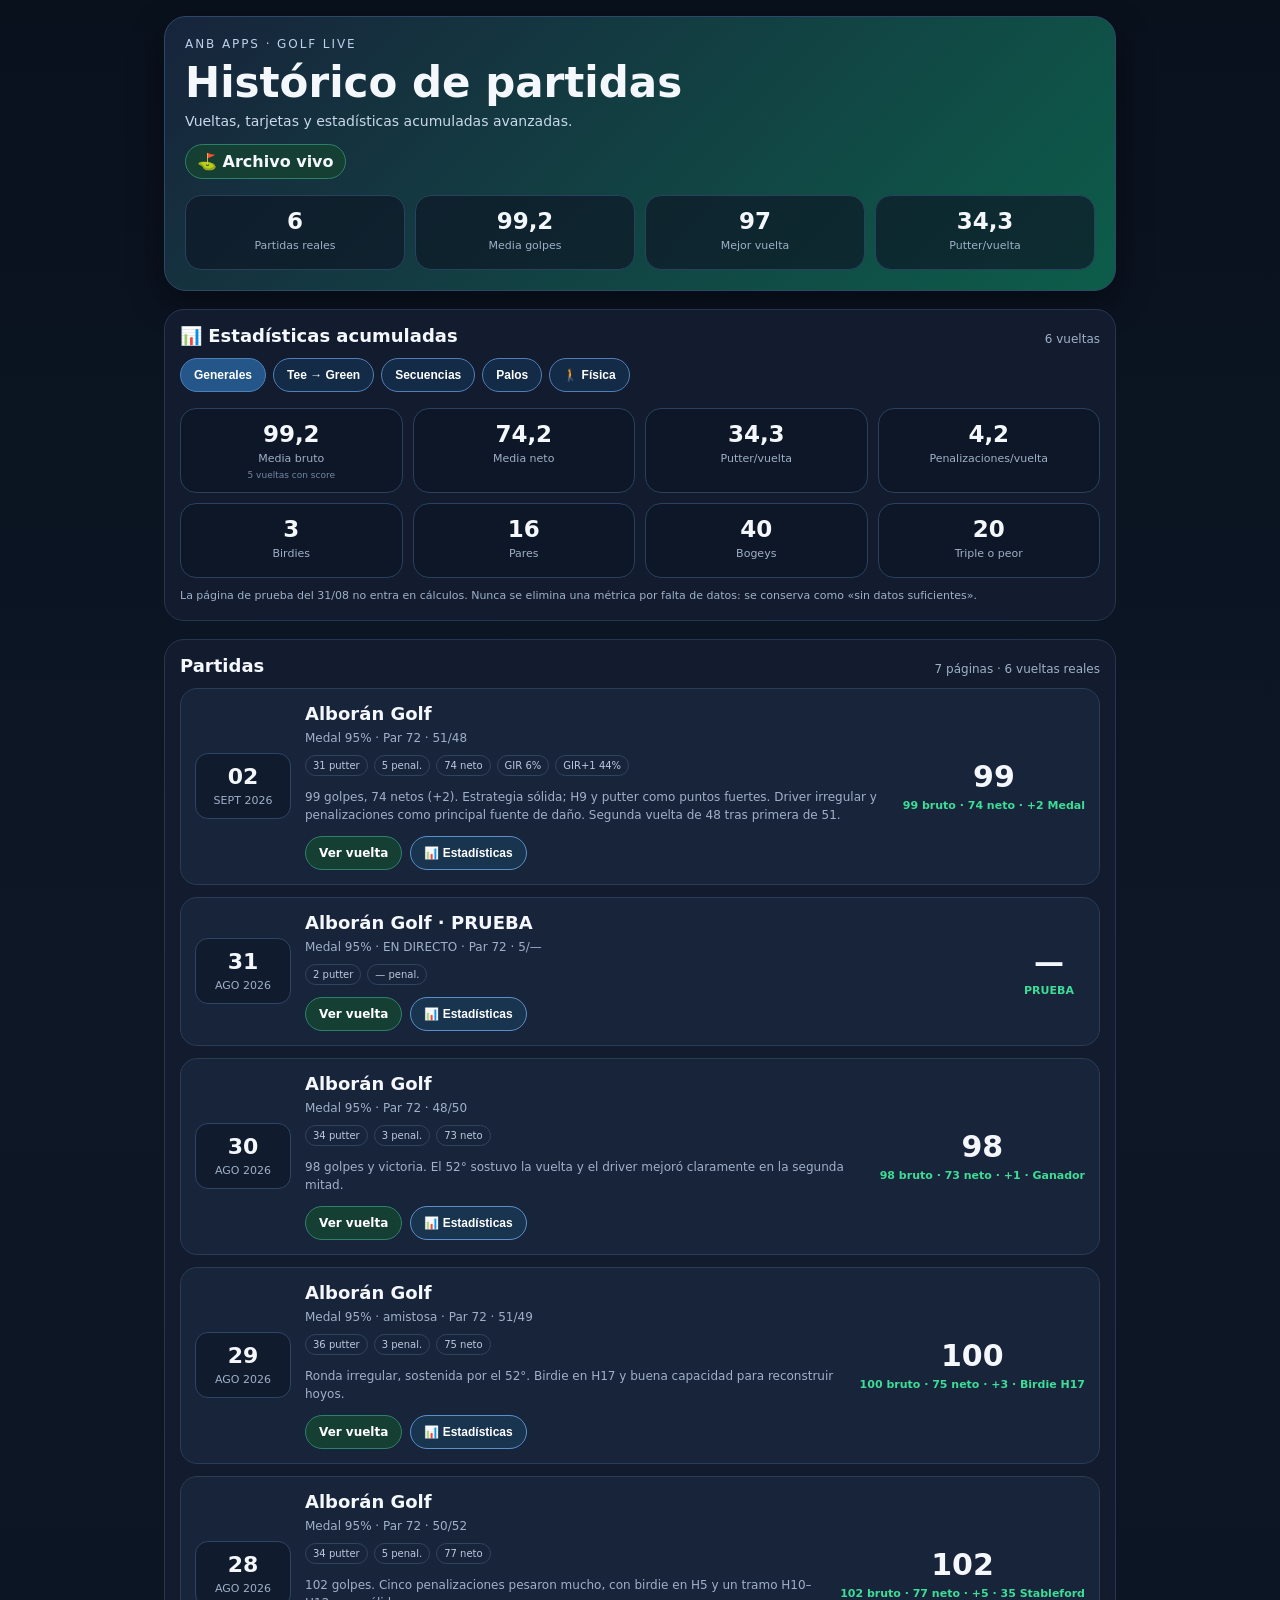
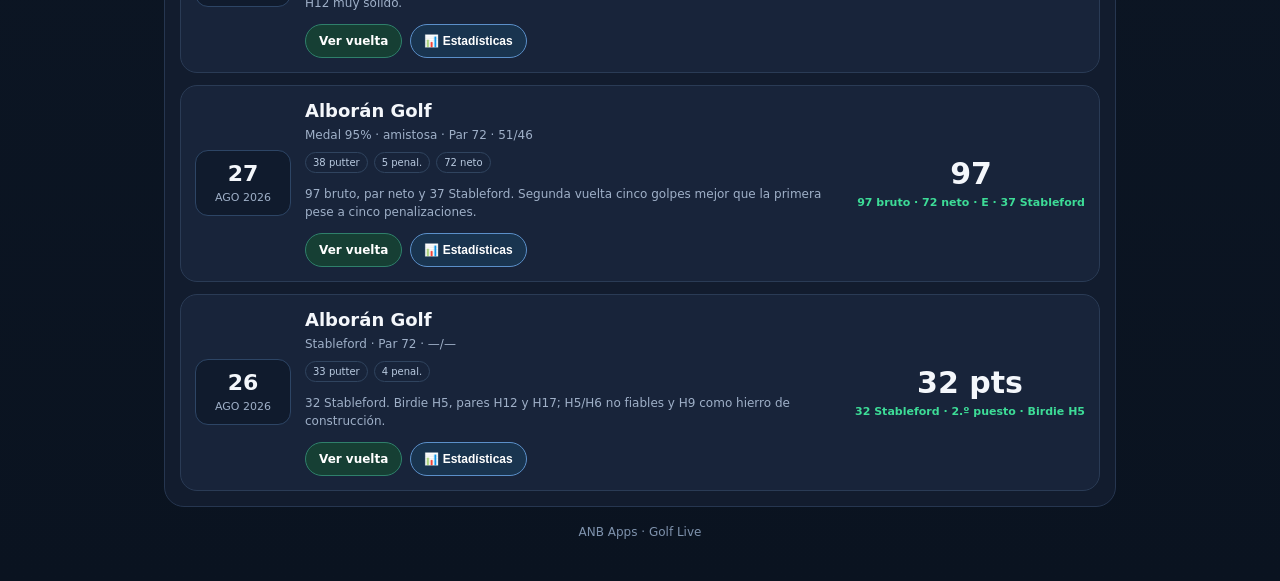
==== commit ae2e80d4: "Restaura panel estadístico avanzado sin eliminar métricas" ====
--- a/index.html
+++ b/index.html
@@ -1 +1 @@
-<!doctype html><html lang="es"><head><meta charset="utf-8"><meta name="viewport" content="width=device-width,initial-scale=1,viewport-fit=cover"><meta name="theme-color" content="#0b1220"><title>ANB Golf · Histórico</title><style>:root{--bg:#0b1220;--panel:#121c2e;--panel2:#18243a;--text:#f4f7fb;--muted:#9fb0c8;--line:#263650;--good:#3ddc97;--warn:#f7c85b;--bad:#ff6b6b;--accent:#6aa8ff}*{box-sizing:border-box}body{margin:0;min-height:100vh;background:linear-gradient(180deg,#09111d,#0d1726 45%,#0a1320);color:var(--text);font-family:Inter,system-ui,-apple-system,Segoe UI,Roboto,sans-serif}.wrap{max-width:980px;margin:auto;padding:16px 14px 42px}.hero{background:linear-gradient(135deg,#17243b,#0d5d4a);border:1px solid #2c4767;border-radius:22px;padding:20px;box-shadow:0 12px 35px #0006}.eyebrow{font-size:12px;letter-spacing:.16em;text-transform:uppercase;color:#bcd0ea}h1{margin:7px 0 4px;font-size:clamp(28px,6vw,42px)}.sub{color:#c9d8ea;font-size:14px;line-height:1.5}.badge{display:inline-flex;align-items:center;gap:7px;margin-top:12px;padding:7px 11px;border-radius:999px;background:#163f34;border:1px solid #2d8068;font-weight:700}.metrics,.stats-grid{display:grid;grid-template-columns:repeat(4,1fr);gap:10px;margin-top:16px}.metric,.stat-card{background:#0c1625aa;border:1px solid #29415f;border-radius:16px;padding:12px;text-align:center}.metric b,.stat-card b{font-size:23px;display:block}.metric span,.stat-card span{font-size:11px;color:var(--muted)}.stat-card small{display:block;margin-top:4px;color:#7188a3;font-size:9px}.section{margin-top:18px;background:var(--panel);border:1px solid var(--line);border-radius:20px;padding:15px}.section-head{display:flex;align-items:end;justify-content:space-between;gap:12px;margin-bottom:12px}.section h2{font-size:18px;margin:0}.count{color:var(--muted);font-size:12px}.tabs{display:flex;gap:7px;flex-wrap:wrap;margin:4px 0 13px}.tab,.stats-btn,.open-btn{border:1px solid #4f7fb8;border-radius:999px;background:#142b47;color:#fff;padding:9px 13px;font-weight:800;font-size:12px;cursor:pointer;text-decoration:none}.tab.active{background:#24568a}.stats-btn{background:#19344f;border-color:#5b8fc9}.open-btn{background:#163f34;border-color:#2f806b}.tab-panel{display:none}.tab-panel.active{display:block}.rounds{display:grid;gap:12px}.round-card{background:var(--panel2);border:1px solid #2a3b55;border-radius:17px;overflow:hidden}.round-main{display:grid;grid-template-columns:96px 1fr auto;gap:14px;align-items:center;padding:14px}.date{background:#101b2d;border:1px solid #2d4565;border-radius:13px;padding:10px;text-align:center}.date b{display:block;font-size:22px}.date span{font-size:11px;text-transform:uppercase;color:var(--muted)}.round-main h3{margin:0 0 5px;font-size:18px}.meta,.summary{color:var(--muted);font-size:12px;line-height:1.5}.score{text-align:center;min-width:72px}.score b{display:block;font-size:30px}.score span{font-size:11px;color:var(--good);font-weight:800}.statline{display:flex;flex-wrap:wrap;gap:6px;margin-top:8px}.statline i{font-style:normal;font-size:10px;border:1px solid #30445f;border-radius:999px;padding:4px 7px;color:#b9cae0}.round-actions{display:flex;gap:8px;flex-wrap:wrap;margin-top:10px}.round-stats{display:none;border-top:1px solid #2a3b55;background:#101b2d;padding:14px}.round-stats.open{display:block}.round-stats-grid{display:grid;grid-template-columns:repeat(4,1fr);gap:8px}.mini{background:#0d1828;border:1px solid #263a55;border-radius:12px;padding:10px;text-align:center}.mini b{display:block;font-size:18px}.mini span{font-size:10px;color:var(--muted)}.clubs-title{font-size:11px;color:#c9d8ea;font-weight:800;margin:13px 0 7px}.club-row{display:grid;grid-template-columns:72px 1fr 34px;gap:8px;align-items:center;margin:7px 0;font-size:11px}.track{height:8px;background:#22324a;border-radius:999px;overflow:hidden}.fill{height:100%;background:#6aa8ff}.policy{font-size:11px;color:var(--muted);line-height:1.5;margin-top:10px}.footer{text-align:center;color:#7f93ad;font-size:12px;margin-top:18px}.error{color:#ff8e9a}@media(max-width:700px){.metrics,.stats-grid,.round-stats-grid{grid-template-columns:repeat(2,1fr)}.round-main{grid-template-columns:74px 1fr}.score{grid-column:1/-1;display:flex;justify-content:flex-end;align-items:center;gap:8px}.club-row{grid-template-columns:64px 1fr 30px}}</style></head><body><main class="wrap"><header class="hero"><div class="eyebrow">ANB Apps · Golf Live</div><h1>Histórico de partidas</h1><div class="sub">Vueltas, tarjetas y estadísticas acumuladas reales.</div><div class="badge">⛳ Archivo vivo</div><div class="metrics" id="metrics"></div></header><section class="section"><div class="section-head"><h2>📊 Estadísticas acumuladas</h2><div class="count" id="statsCount"></div></div><div class="tabs"><button class="tab active" data-tab="general">Generales</button><button class="tab" data-tab="scoring">Scoring</button><button class="tab" data-tab="clubs">Palos</button></div><div id="general" class="tab-panel active"><div class="stats-grid" id="generalGrid"></div></div><div id="scoring" class="tab-panel"><div class="stats-grid" id="scoringGrid"></div></div><div id="clubs" class="tab-panel"><div id="clubsAgg"></div></div><div class="policy">Se excluye la página de prueba del 31/08. Las estadísticas se calculan desde las tarjetas y secuencias guardadas; una raya Stableford no se inventa como resultado bruto.</div></section><section class="section"><div class="section-head"><h2>Partidas</h2><div class="count" id="count">Cargando…</div></div><div class="rounds" id="rounds"></div></section><footer class="footer">ANB Apps · Golf Live</footer></main><script>const $=id=>document.getElementById(id),fmtDate=date=>new Intl.DateTimeFormat('es-ES',{day:'2-digit',month:'short',year:'numeric'}).format(new Date(date+'T12:00:00')),mean=v=>v.length?v.reduce((a,b)=>a+b,0)/v.length:null,vals=(rs,fn)=>rs.map(fn).filter(Number.isFinite),sum=(rs,fn)=>vals(rs,fn).reduce((a,b)=>a+b,0),show=v=>v==null?'—':Number.isInteger(v)?v:v.toFixed(1).replace('.',','),esc=v=>String(v??'').replace(/[&<>"']/g,c=>({'&':'&amp;','<':'&lt;','>':'&gt;','"':'&quot;',"'":'&#39;'}[c])),card=(v,l,d='')=>`<div class="stat-card"><b>${v}</b><span>${l}</span><small>${d}</small></div>`;document.querySelectorAll('.tab').forEach(b=>b.onclick=()=>{document.querySelectorAll('.tab').forEach(x=>x.classList.toggle('active',x===b));document.querySelectorAll('.tab-panel').forEach(p=>p.classList.toggle('active',p.id===b.dataset.tab))});const avgKey=(rs,key)=>mean(vals(rs,r=>r.stats?.scoring?.[key]));function clubsAggregate(rs){const out={};rs.forEach(r=>Object.entries(r.stats?.clubs||{}).forEach(([k,v])=>out[k]=(out[k]||0)+v));return Object.entries(out).sort((a,b)=>b[1]-a[1])}function clubBars(entries,limit=99){if(!entries.length)return '<div class="policy">Sin datos de palos.</div>';const max=Math.max(...entries.map(x=>x[1]));return entries.slice(0,limit).map(([c,n])=>`<div class="club-row"><b>${esc(c)}</b><div class="track"><div class="fill" style="width:${Math.max(4,n/max*100)}%"></div></div><span>${n}</span></div>`).join('')}function roundStats(r){const s=r.stats||{},sc=s.scoring||{},clubs=Object.entries(s.clubs||{}).sort((a,b)=>b[1]-a[1]);return `<div class="round-stats-grid"><div class="mini"><b>${Number.isFinite(r.score)?r.score:'—'}</b><span>Bruto</span></div><div class="mini"><b>${Number.isFinite(r.netScore)?r.netScore:'—'}</b><span>Neto</span></div><div class="mini"><b>${s.putterStrokes??r.putts??'—'}</b><span>Putter</span></div><div class="mini"><b>${s.penalties??'—'}</b><span>Penalizaciones</span></div><div class="mini"><b>${show(sc.par3Avg)}</b><span>Media Par 3</span></div><div class="mini"><b>${show(sc.par4Avg)}</b><span>Media Par 4</span></div><div class="mini"><b>${show(sc.par5Avg)}</b><span>Media Par 5</span></div><div class="mini"><b>${sc.tripleOrWorse??'—'}</b><span>Triple o peor</span></div></div><div class="clubs-title">USO DE PALOS</div>${clubBars(clubs,6)}`}async function load(){try{const data=await fetch('./rounds.json?ts='+Date.now(),{cache:'no-store'}).then(r=>r.json()),rounds=[...data.rounds].sort((a,b)=>b.date.localeCompare(a.date)),real=rounds.filter(r=>!r.test),complete=real.filter(r=>Number.isFinite(r.score)),scores=vals(complete,r=>r.score),nets=vals(real,r=>r.netScore),putts=vals(real,r=>r.stats?.putterStrokes??r.putts),pens=vals(real,r=>r.stats?.penalties);$('metrics').innerHTML=card(real.length,'Partidas reales')+card(show(mean(scores)),'Media golpes')+card(scores.length?Math.min(...scores):'—','Mejor vuelta')+card(show(mean(putts)),'Putter/vuelta');$('statsCount').textContent=real.length+' vueltas';$('generalGrid').innerHTML=card(show(mean(scores)),'Media bruto',`${complete.length} vueltas Medal con score`)+card(show(mean(nets)),'Media neto')+card(show(mean(putts)),'Putter/vuelta')+card(show(mean(pens)),'Penalizaciones/vuelta')+card(sum(real,r=>r.stats?.scoring?.birdies),'Birdies')+card(sum(real,r=>r.stats?.scoring?.pars),'Pares')+card(sum(real,r=>r.stats?.scoring?.bogeys),'Bogeys')+card(sum(real,r=>r.stats?.scoring?.tripleOrWorse),'Triple o peor');$('scoringGrid').innerHTML=card(show(avgKey(real,'par3Avg')),'Media Par 3')+card(show(avgKey(real,'par4Avg')),'Media Par 4')+card(show(avgKey(real,'par5Avg')),'Media Par 5')+card(scores.length?show(Math.max(...scores)-Math.min(...scores)):'—','Rango de golpes','mejor a peor vuelta completa');$('clubsAgg').innerHTML=clubBars(clubsAggregate(real));$('count').textContent=rounds.length+' páginas · '+real.length+' vueltas reales';$('rounds').innerHTML=rounds.map((r,i)=>{const d=fmtDate(r.date).replace('.','').split(' '),s=r.stats||{},score=Number.isFinite(r.score)?r.score:(Number.isFinite(r.stableford)?r.stableford+' pts':'—');return `<article class="round-card"><div class="round-main"><div class="date"><b>${d[0]}</b><span>${d.slice(1).join(' ')}</span></div><div><h3>${esc(r.course)}${r.test?' · PRUEBA':''}</h3><div class="meta">${esc(r.format)} · Par ${r.par} · ${r.front??'—'}/${r.back??'—'}</div><div class="statline"><i>${s.putterStrokes??r.putts??'—'} putter</i><i>${s.penalties??'—'} penal.</i>${Number.isFinite(r.netScore)?`<i>${r.netScore} neto</i>`:''}</div><p class="summary">${esc(r.summary??'')}</p><div class="round-actions"><a class="open-btn" href="${r.path}">Ver vuelta</a><button class="stats-btn" data-stats="${i}">📊 Estadísticas</button></div></div><div class="score"><b>${score}</b><span>${esc(r.result??'')}</span></div></div><div class="round-stats" id="stats-${i}">${r.test?'<div class="policy">Página de prueba: no entra en el histórico estadístico.</div>':roundStats(r)}</div></article>`}).join('');document.querySelectorAll('[data-stats]').forEach(b=>b.onclick=()=>{const p=$('stats-'+b.dataset.stats),open=p.classList.toggle('open');b.textContent=open?'✕ Cerrar estadísticas':'📊 Estadísticas'})}catch(e){$('rounds').innerHTML='<div class="error">'+esc(e.message)+'</div>'}}load();</script></body></html>+<!doctype html><html lang="es"><head><meta charset="utf-8"><meta name="viewport" content="width=device-width,initial-scale=1,viewport-fit=cover"><meta name="theme-color" content="#0b1220"><title>ANB Golf · Histórico</title><style>:root{--bg:#0b1220;--panel:#121c2e;--panel2:#18243a;--text:#f4f7fb;--muted:#9fb0c8;--line:#263650;--good:#3ddc97;--warn:#f7c85b;--bad:#ff6b6b;--accent:#6aa8ff}*{box-sizing:border-box}body{margin:0;min-height:100vh;background:linear-gradient(180deg,#09111d,#0d1726 45%,#0a1320);color:var(--text);font-family:Inter,system-ui,-apple-system,Segoe UI,Roboto,sans-serif}.wrap{max-width:980px;margin:auto;padding:16px 14px 42px}.hero{background:linear-gradient(135deg,#17243b,#0d5d4a);border:1px solid #2c4767;border-radius:22px;padding:20px;box-shadow:0 12px 35px #0006}.eyebrow{font-size:12px;letter-spacing:.16em;text-transform:uppercase;color:#bcd0ea}h1{margin:7px 0 4px;font-size:clamp(28px,6vw,42px)}.sub{color:#c9d8ea;font-size:14px;line-height:1.5}.badge{display:inline-flex;align-items:center;gap:7px;margin-top:12px;padding:7px 11px;border-radius:999px;background:#163f34;border:1px solid #2d8068;font-weight:700}.metrics,.stats-grid{display:grid;grid-template-columns:repeat(4,1fr);gap:10px;margin-top:16px}.metric,.stat-card{background:#0c1625aa;border:1px solid #29415f;border-radius:16px;padding:12px;text-align:center}.metric b,.stat-card b{font-size:23px;display:block}.metric span,.stat-card span{font-size:11px;color:var(--muted)}.stat-card small{display:block;margin-top:4px;color:#7188a3;font-size:9px}.section{margin-top:18px;background:var(--panel);border:1px solid var(--line);border-radius:20px;padding:15px}.section-head{display:flex;align-items:end;justify-content:space-between;gap:12px;margin-bottom:12px}.section h2{font-size:18px;margin:0}.count{color:var(--muted);font-size:12px}.tabs{display:flex;gap:7px;flex-wrap:wrap;margin:4px 0 13px}.tab,.stats-btn,.open-btn{border:1px solid #4f7fb8;border-radius:999px;background:#142b47;color:#fff;padding:9px 13px;font-weight:800;font-size:12px;cursor:pointer;text-decoration:none}.tab.active{background:#24568a}.stats-btn{background:#19344f;border-color:#5b8fc9}.open-btn{background:#163f34;border-color:#2f806b}.tab-panel{display:none}.tab-panel.active{display:block}.rounds{display:grid;gap:12px}.round-card{background:var(--panel2);border:1px solid #2a3b55;border-radius:17px;overflow:hidden}.round-main{display:grid;grid-template-columns:96px 1fr auto;gap:14px;align-items:center;padding:14px}.date{background:#101b2d;border:1px solid #2d4565;border-radius:13px;padding:10px;text-align:center}.date b{display:block;font-size:22px}.date span{font-size:11px;text-transform:uppercase;color:var(--muted)}.round-main h3{margin:0 0 5px;font-size:18px}.meta,.summary{color:var(--muted);font-size:12px;line-height:1.5}.score{text-align:center;min-width:72px}.score b{display:block;font-size:30px}.score span{font-size:11px;color:var(--good);font-weight:800}.statline{display:flex;flex-wrap:wrap;gap:6px;margin-top:8px}.statline i{font-style:normal;font-size:10px;border:1px solid #30445f;border-radius:999px;padding:4px 7px;color:#b9cae0}.round-actions{display:flex;gap:8px;flex-wrap:wrap;margin-top:10px}.round-stats{display:none;border-top:1px solid #2a3b55;background:#101b2d;padding:14px}.round-stats.open{display:block}.round-stats-grid{display:grid;grid-template-columns:repeat(4,1fr);gap:8px}.mini{background:#0d1828;border:1px solid #263a55;border-radius:12px;padding:10px;text-align:center}.mini b{display:block;font-size:18px}.mini span{font-size:10px;color:var(--muted)}.clubs-title{font-size:11px;color:#c9d8ea;font-weight:800;margin:13px 0 7px}.club-row{display:grid;grid-template-columns:72px 1fr 34px;gap:8px;align-items:center;margin:7px 0;font-size:11px}.track{height:8px;background:#22324a;border-radius:999px;overflow:hidden}.fill{height:100%;background:#6aa8ff}.policy,.callout{font-size:11px;color:var(--muted);line-height:1.5;margin-top:10px}.callout{padding:11px 12px;border-left:4px solid var(--accent);background:#101d30;border-radius:10px;color:#d9e6f6}.footer{text-align:center;color:#7f93ad;font-size:12px;margin-top:18px}.error{color:#ff8e9a}@media(max-width:700px){.metrics,.stats-grid,.round-stats-grid{grid-template-columns:repeat(2,1fr)}.round-main{grid-template-columns:74px 1fr}.score{grid-column:1/-1;display:flex;justify-content:flex-end;align-items:center;gap:8px}.club-row{grid-template-columns:64px 1fr 30px}}</style></head><body><main class="wrap"><header class="hero"><div class="eyebrow">ANB Apps · Golf Live</div><h1>Histórico de partidas</h1><div class="sub">Vueltas, tarjetas y estadísticas acumuladas avanzadas.</div><div class="badge">⛳ Archivo vivo</div><div class="metrics" id="metrics"></div></header><section class="section"><div class="section-head"><h2>📊 Estadísticas acumuladas</h2><div class="count" id="statsCount"></div></div><div class="tabs"><button class="tab active" data-tab="general">Generales</button><button class="tab" data-tab="tee">Tee → Green</button><button class="tab" data-tab="sequence">Secuencias</button><button class="tab" data-tab="clubs">Palos</button><button class="tab" data-tab="physical">🚶 Física</button></div><div id="general" class="tab-panel active"><div class="stats-grid" id="generalGrid"></div></div><div id="tee" class="tab-panel"><div class="stats-grid" id="teeGrid"></div><div class="callout">FIR, GIR y GIR+1 permanecen en el modelo aunque todavía falten datos antiguos. Solo se agregan vueltas con denominador confirmado.</div></div><div id="sequence" class="tab-panel"><div class="stats-grid" id="sequenceGrid"></div></div><div id="clubs" class="tab-panel"><div id="clubsAgg"></div></div><div id="physical" class="tab-panel"><div class="stats-grid" id="physicalGrid"></div><div class="callout" id="physicalNote"></div></div><div class="policy">La página de prueba del 31/08 no entra en cálculos. Nunca se elimina una métrica por falta de datos: se conserva como «sin datos suficientes».</div></section><section class="section"><div class="section-head"><h2>Partidas</h2><div class="count" id="count">Cargando…</div></div><div class="rounds" id="rounds"></div></section><footer class="footer">ANB Apps · Golf Live</footer></main><script>const PARS=[4,3,5,4,4,3,4,5,4,4,4,3,5,4,4,4,3,5],$=id=>document.getElementById(id),fmtDate=date=>new Intl.DateTimeFormat('es-ES',{day:'2-digit',month:'short',year:'numeric'}).format(new Date(date+'T12:00:00')),mean=v=>v.length?v.reduce((a,b)=>a+b,0)/v.length:null,vals=(rs,fn)=>rs.map(fn).filter(Number.isFinite),sum=(rs,fn)=>vals(rs,fn).reduce((a,b)=>a+b,0),show=v=>v==null?'—':Number.isInteger(v)?v:v.toFixed(1).replace('.',','),pct=(h,k)=>k?Math.round(h/k*100):null,esc=v=>String(v??'').replace(/[&<>"']/g,c=>({'&':'&amp;','<':'&lt;','>':'&gt;','"':'&quot;',"'":'&#39;'}[c])),card=(v,l,d='')=>`<div class="stat-card"><b>${v}</b><span>${l}</span><small>${d}</small></div>`;document.querySelectorAll('.tab').forEach(b=>b.onclick=()=>{document.querySelectorAll('.tab').forEach(x=>x.classList.toggle('active',x===b));document.querySelectorAll('.tab-panel').forEach(p=>p.classList.toggle('active',p.id===b.dataset.tab))});function clubsAggregate(rs){const out={};rs.forEach(r=>Object.entries(r.stats?.clubs||{}).forEach(([k,v])=>out[k]=(out[k]||0)+v));return Object.entries(out).sort((a,b)=>b[1]-a[1])}function clubBars(entries,limit=99){if(!entries.length)return '<div class="policy">Sin datos de palos.</div>';const max=Math.max(...entries.map(x=>x[1]));return entries.slice(0,limit).map(([c,n])=>`<div class="club-row"><b>${esc(c)}</b><div class="track"><div class="fill" style="width:${Math.max(4,n/max*100)}%"></div></div><span>${n}</span></div>`).join('')}function aggRate(rs,key){let hit=0,known=0;rs.forEach(r=>{const s=r.stats?.[key];if(s&&Number.isFinite(s.hit)&&Number.isFinite(s.known)&&s.known>0){hit+=s.hit;known+=s.known}});return{hit,known,p:pct(hit,known)}}function longestDamage(r){const hs=r.holeScores;if(!Array.isArray(hs))return null;let best=0,cur=0;hs.forEach((s,i)=>{if(Number.isFinite(s)&&s-PARS[i]>=2){cur++;best=Math.max(best,cur)}else cur=0});return best}function recoveryAfterDamage(r){const hs=r.holeScores;if(!Array.isArray(hs))return null;let opp=0,rec=0;for(let i=0;i<17;i++){if(Number.isFinite(hs[i])&&hs[i]-PARS[i]>=2&&Number.isFinite(hs[i+1])){opp++;if(hs[i+1]-PARS[i+1]<=1)rec++}}return opp?{rec,opp}:null}function roundStats(r){const s=r.stats||{},sc=s.scoring||{},clubs=Object.entries(s.clubs||{}).sort((a,b)=>b[1]-a[1]),fir=s.fir,gir=s.gir,gp=s.girPlus1,damage=longestDamage(r),rec=recoveryAfterDamage(r),ph=r.physical||{};const rate=x=>x&&x.known?`${pct(x.hit,x.known)}%`:'—';return `<div class="round-stats-grid"><div class="mini"><b>${Number.isFinite(r.score)?r.score:'—'}</b><span>Bruto</span></div><div class="mini"><b>${Number.isFinite(r.netScore)?r.netScore:'—'}</b><span>Neto</span></div><div class="mini"><b>${s.putterStrokes??r.putts??'—'}</b><span>Putter</span></div><div class="mini"><b>${s.penalties??'—'}</b><span>Penalizaciones</span></div><div class="mini"><b>${rate(fir)}</b><span>FIR</span></div><div class="mini"><b>${rate(gir)}</b><span>GIR</span></div><div class="mini"><b>${rate(gp)}</b><span>GIR+1</span></div><div class="mini"><b>${damage??'—'}</b><span>Peor racha doble+</span></div><div class="mini"><b>${rec?Math.round(rec.rec/rec.opp*100)+'%':'—'}</b><span>Recuperación tras doble+</span></div><div class="mini"><b>${show(sc.par3Avg)}</b><span>Media Par 3</span></div><div class="mini"><b>${show(sc.par4Avg)}</b><span>Media Par 4</span></div><div class="mini"><b>${show(sc.par5Avg)}</b><span>Media Par 5</span></div><div class="mini"><b>${Number.isFinite(ph.stepsGolfWindow)?ph.stepsGolfWindow.toLocaleString('es-ES'):'—'}</b><span>Pasos golf</span></div><div class="mini"><b>${Number.isFinite(ph.kmGolfEstimated)?ph.kmGolfEstimated.toFixed(2).replace('.',','):'—'}</b><span>Km golf</span></div><div class="mini"><b>${Number.isFinite(ph.caloriesEstimated)?Math.round(ph.caloriesEstimated):'—'}</b><span>Kcal estimadas</span></div><div class="mini"><b>${sc.tripleOrWorse??'—'}</b><span>Triple o peor</span></div></div><div class="clubs-title">USO DE PALOS</div>${clubBars(clubs,8)}`}async function load(){try{const data=await fetch('./rounds.json?ts='+Date.now(),{cache:'no-store'}).then(r=>r.json()),rounds=[...data.rounds].sort((a,b)=>b.date.localeCompare(a.date)),real=rounds.filter(r=>!r.test),complete=real.filter(r=>Number.isFinite(r.score)),scores=vals(complete,r=>r.score),nets=vals(real,r=>r.netScore),putts=vals(real,r=>r.stats?.putterStrokes??r.putts),pens=vals(real,r=>r.stats?.penalties),fir=aggRate(real,'fir'),gir=aggRate(real,'gir'),gp=aggRate(real,'girPlus1');$('metrics').innerHTML=card(real.length,'Partidas reales')+card(show(mean(scores)),'Media golpes')+card(scores.length?Math.min(...scores):'—','Mejor vuelta')+card(show(mean(putts)),'Putter/vuelta');$('statsCount').textContent=real.length+' vueltas';$('generalGrid').innerHTML=card(show(mean(scores)),'Media bruto',`${complete.length} vueltas con score`)+card(show(mean(nets)),'Media neto')+card(show(mean(putts)),'Putter/vuelta')+card(show(mean(pens)),'Penalizaciones/vuelta')+card(sum(real,r=>r.stats?.scoring?.birdies),'Birdies')+card(sum(real,r=>r.stats?.scoring?.pars),'Pares')+card(sum(real,r=>r.stats?.scoring?.bogeys),'Bogeys')+card(sum(real,r=>r.stats?.scoring?.tripleOrWorse),'Triple o peor');$('teeGrid').innerHTML=card(fir.known?(fir.p+'%'):'—','FIR',fir.known?`${fir.hit}/${fir.known}`:'sin datos suficientes')+card(gir.known?(gir.p+'%'):'—','GIR',gir.known?`${gir.hit}/${gir.known}`:'sin datos suficientes')+card(gp.known?(gp.p+'%'):'—','GIR+1',gp.known?`${gp.hit}/${gp.known}`:'sin datos suficientes')+card(show(mean(vals(real,r=>r.stats?.scoring?.par3Avg))),'Media Par 3')+card(show(mean(vals(real,r=>r.stats?.scoring?.par4Avg))),'Media Par 4')+card(show(mean(vals(real,r=>r.stats?.scoring?.par5Avg))),'Media Par 5')+card(sum(real,r=>r.stats?.penalties),'Penalizaciones totales')+card(real.filter(r=>r.stats?.fir).length,'Vueltas con FIR confirmado');const streaks=vals(real,longestDamage),recs=real.map(recoveryAfterDamage).filter(Boolean),recHit=recs.reduce((a,x)=>a+x.rec,0),recOpp=recs.reduce((a,x)=>a+x.opp,0);$('sequenceGrid').innerHTML=card(streaks.length?Math.max(...streaks):'—','Peor racha doble+','hoyos consecutivos')+card(show(mean(streaks)),'Racha doble+ media')+card(recOpp?Math.round(recHit/recOpp*100)+'%':'—','Recuperación siguiente hoyo',recOpp?`${recHit}/${recOpp}`:'sin datos')+card(sum(real,r=>r.stats?.scoring?.tripleOrWorse),'Hoyos de daño')+card(sum(real,r=>r.stats?.scoring?.doubles),'Dobles bogey')+card(sum(real,r=>r.stats?.scoring?.bogeys),'Bogeys')+card(sum(real,r=>r.stats?.scoring?.pars),'Pares')+card(sum(real,r=>r.stats?.scoring?.birdies),'Birdies');$('clubsAgg').innerHTML=clubBars(clubsAggregate(real));const phys=real.filter(r=>Number.isFinite(r.physical?.stepsGolfWindow)),steps=sum(phys,r=>r.physical.stepsGolfWindow),km=sum(phys,r=>r.physical.kmGolfEstimated),kcal=sum(phys,r=>r.physical.caloriesEstimated);$('physicalGrid').innerHTML=card(phys.length,'Vueltas con dato físico')+card(phys.length?steps.toLocaleString('es-ES'):'—','Pasos golf acumulados')+card(phys.length?km.toFixed(2).replace('.',','):'—','Km golf acumulados')+card(phys.length?Math.round(kcal):'—','Kcal estimadas');$('physicalNote').textContent=phys.length?'Datos persistidos por vuelta desde la sincronización de Google Fit/Health Connect.':'Pendiente de la sincronización diaria. La sección física queda preservada y se completará cuando lleguen los datos de Drive.';$('count').textContent=rounds.length+' páginas · '+real.length+' vueltas reales';$('rounds').innerHTML=rounds.map((r,i)=>{const d=fmtDate(r.date).replace('.','').split(' '),s=r.stats||{},score=Number.isFinite(r.score)?r.score:(Number.isFinite(r.stableford)?r.stableford+' pts':'—');return `<article class="round-card"><div class="round-main"><div class="date"><b>${d[0]}</b><span>${d.slice(1).join(' ')}</span></div><div><h3>${esc(r.course)}${r.test?' · PRUEBA':''}</h3><div class="meta">${esc(r.format)} · Par ${r.par} · ${r.front??'—'}/${r.back??'—'}</div><div class="statline"><i>${s.putterStrokes??r.putts??'—'} putter</i><i>${s.penalties??'—'} penal.</i>${Number.isFinite(r.netScore)?`<i>${r.netScore} neto</i>`:''}${s.gir?.known?`<i>GIR ${pct(s.gir.hit,s.gir.known)}%</i>`:''}${s.girPlus1?.known?`<i>GIR+1 ${pct(s.girPlus1.hit,s.girPlus1.known)}%</i>`:''}</div><p class="summary">${esc(r.summary??'')}</p><div class="round-actions"><a class="open-btn" href="${r.path}">Ver vuelta</a><button class="stats-btn" data-stats="${i}">📊 Estadísticas</button></div></div><div class="score"><b>${score}</b><span>${esc(r.result??'')}</span></div></div><div class="round-stats" id="stats-${i}">${r.test?'<div class="policy">Página de prueba: no entra en el histórico estadístico.</div>':roundStats(r)}</div></article>`}).join('');document.querySelectorAll('[data-stats]').forEach(b=>b.onclick=()=>{const p=$('stats-'+b.dataset.stats),open=p.classList.toggle('open');b.textContent=open?'✕ Cerrar estadísticas':'📊 Estadísticas'})}catch(e){$('rounds').innerHTML='<div class="error">'+esc(e.message)+'</div>'}}load();</script></body></html>
